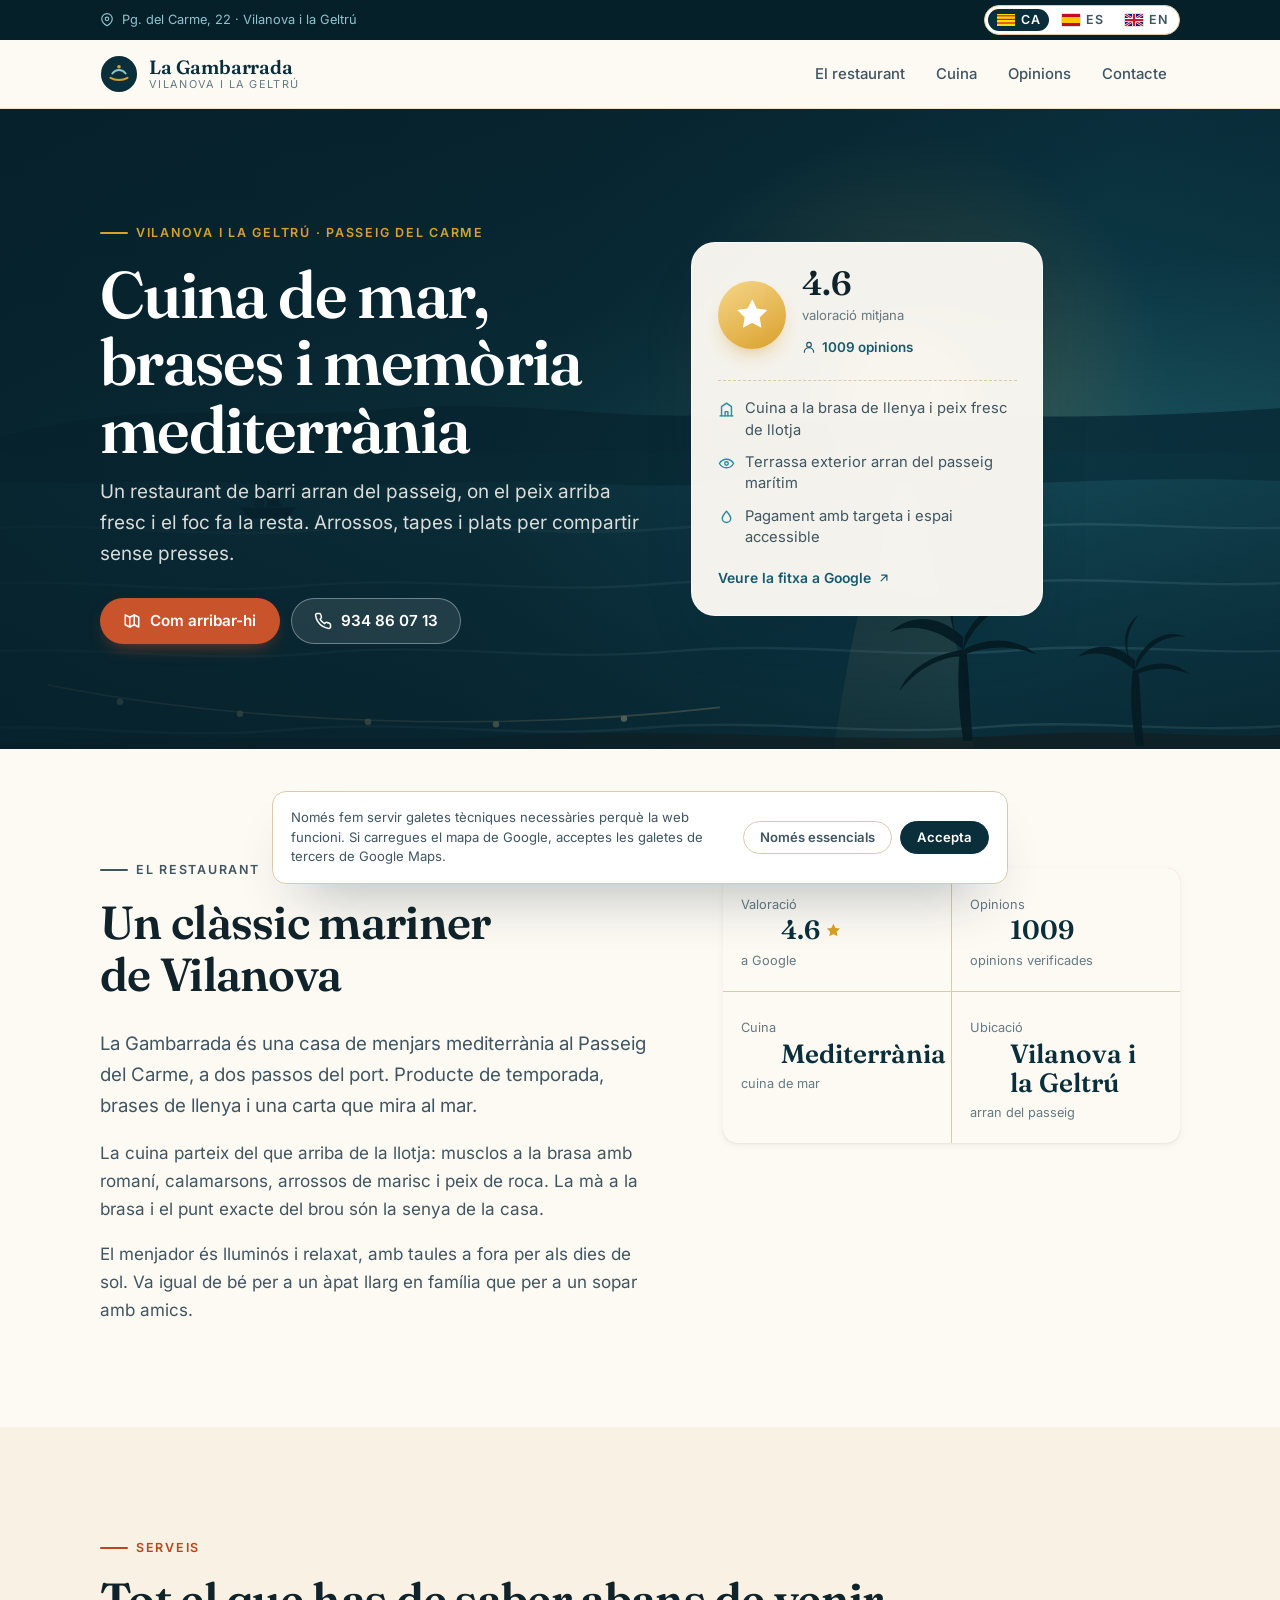
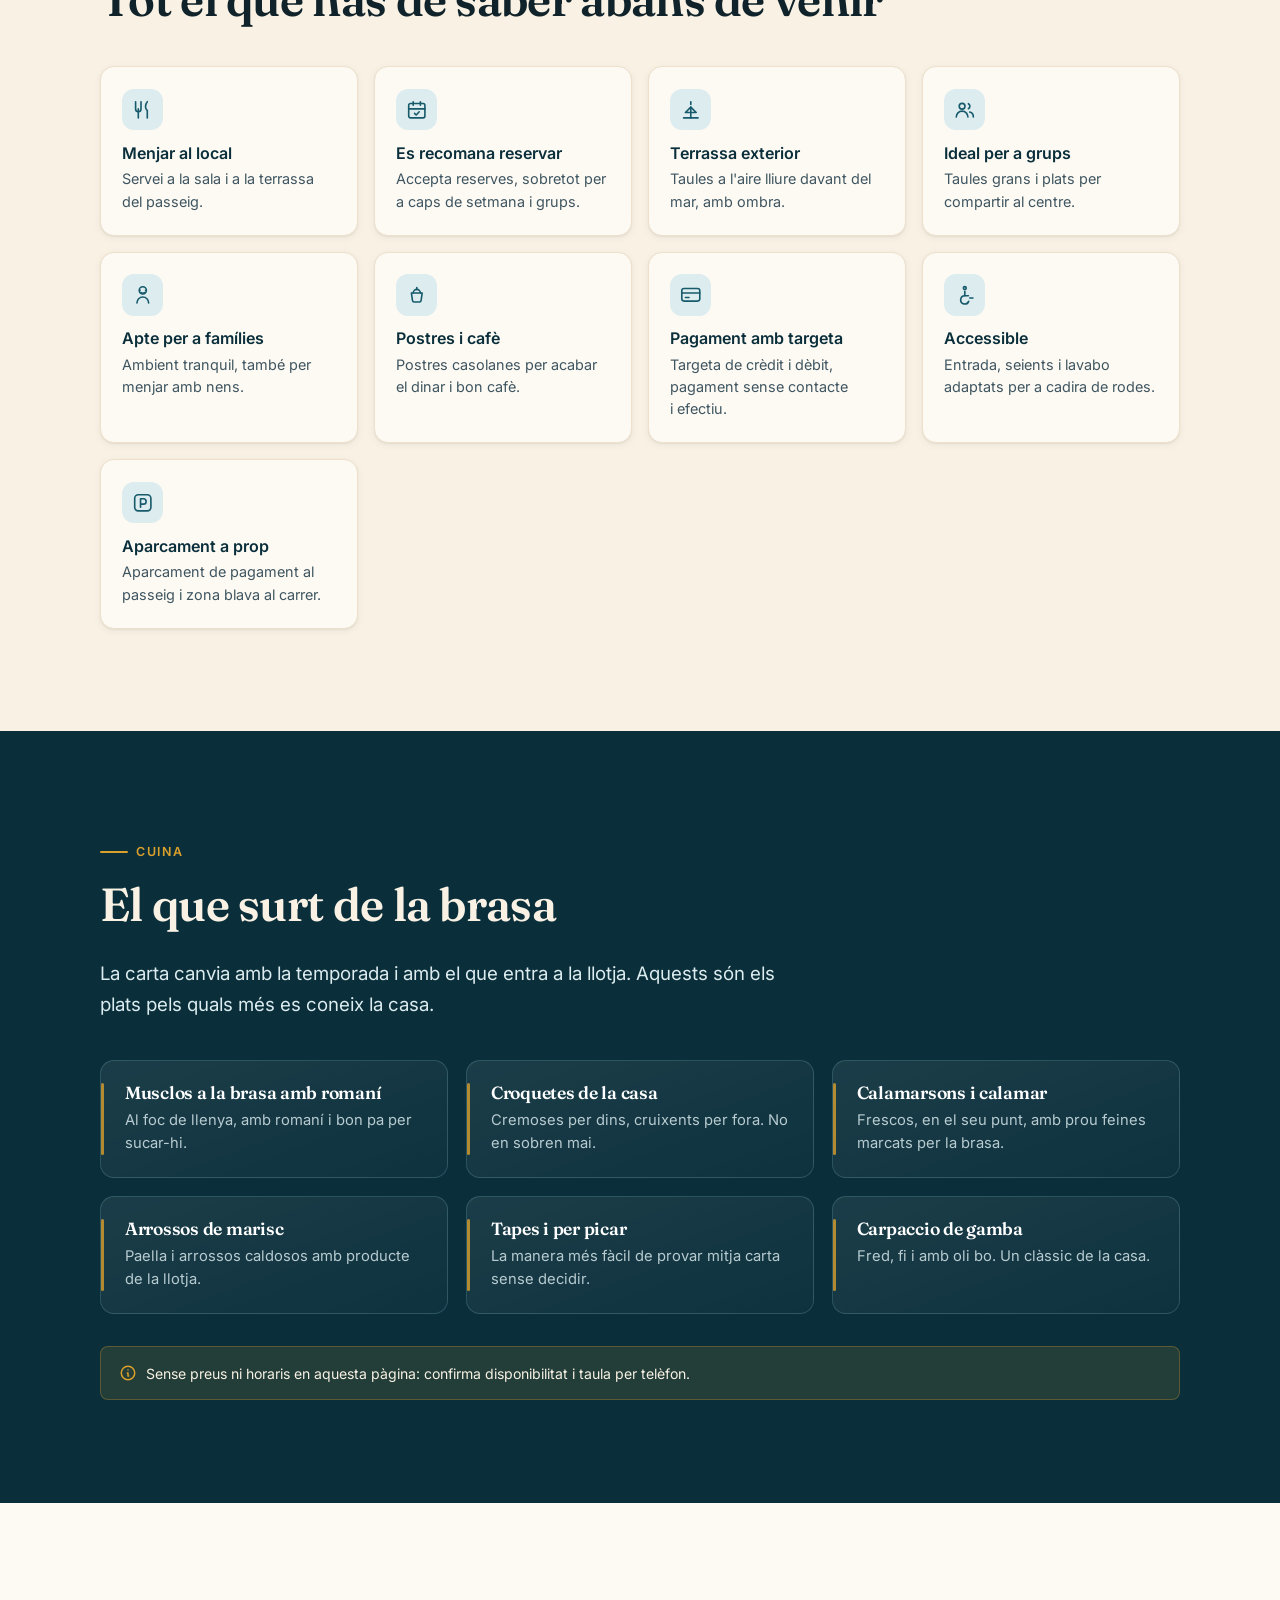
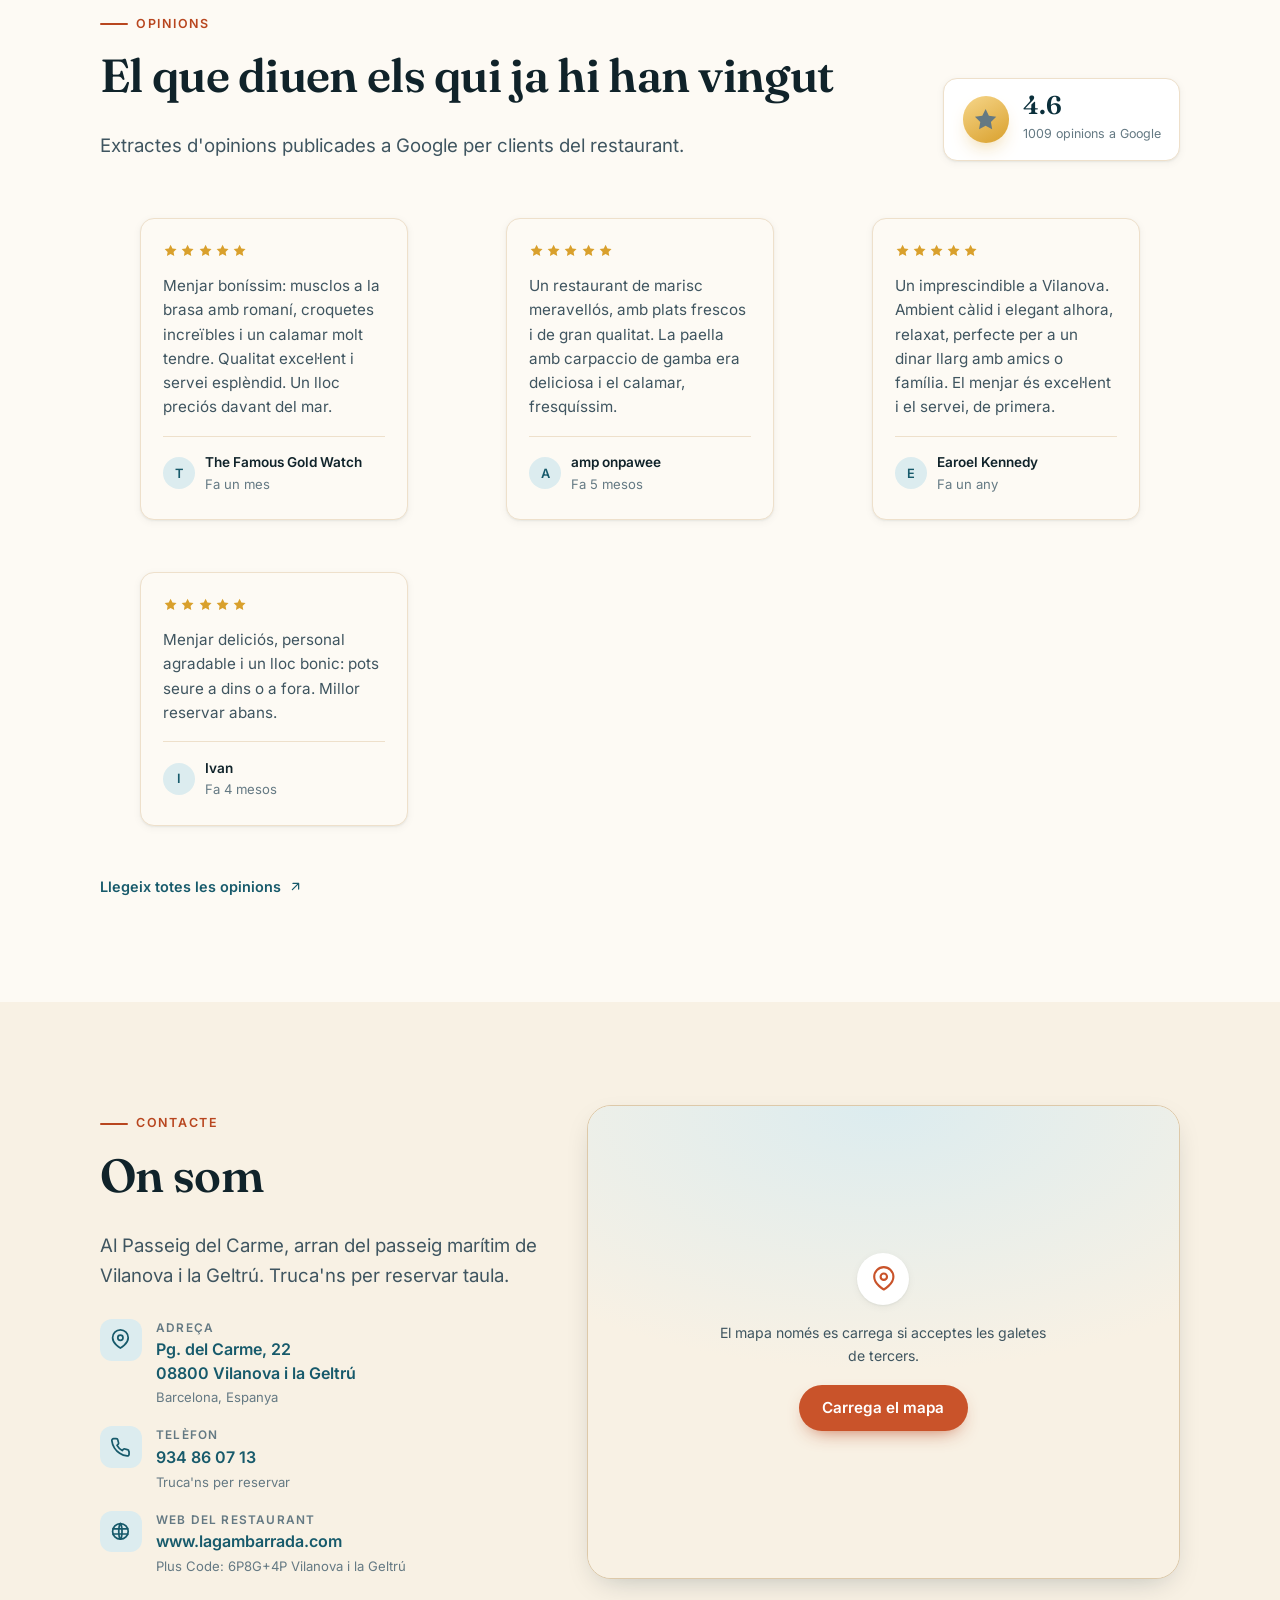
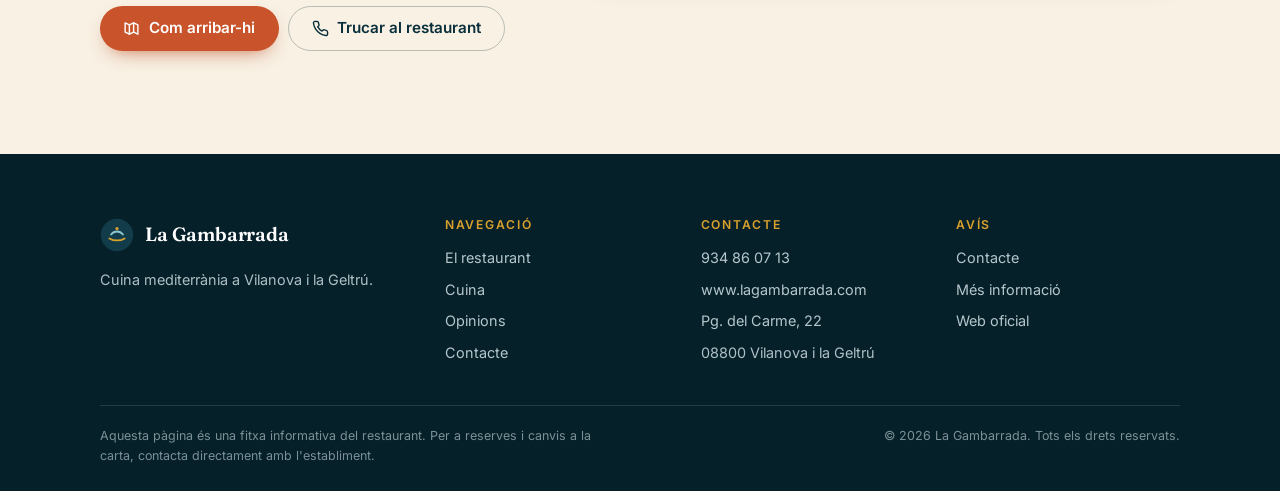
==== index.html @ 642113cc "Catalan is the default locale; add photo slot, locale redirect and per-locale verification Catalan m" ====
<!DOCTYPE html>
<html lang="ca" dir="ltr">
<head>
<meta charset="utf-8">
<meta name="viewport" content="width=device-width, initial-scale=1">
<title>La Gambarrada · Restaurant mediterrani a Vilanova i la Geltrú</title>
<meta name="description" content="Cuina mediterrània i de mar al Passeig del Carme, 22, Vilanova i la Geltrú. Peix fresc, arrossos i tapes davant del mar. Reserva per telèfon: 934 86 07 13.">
<meta name="author" content="La Gambarrada">
<meta name="theme-color" content="#0a2f3b">
<meta name="robots" content="index, follow">
<link rel="canonical" href="https://yourdataweb.github.io/lagambarrada/">

<meta property="og:type" content="restaurant">
<meta property="og:site_name" content="La Gambarrada">
<meta property="og:title" content="La Gambarrada · Restaurant mediterrani a Vilanova i la Geltrú">
<meta property="og:description" content="Cuina mediterrània i de mar al Passeig del Carme, 22, Vilanova i la Geltrú. Peix fresc, arrossos i tapes davant del mar. Reserva per telèfon: 934 86 07 13.">
<meta property="og:locale" content="ca_ES">
<meta property="og:url" content="https://yourdataweb.github.io/lagambarrada/">
<meta property="og:image" content="https://yourdataweb.github.io/lagambarrada/assets/img/og-image.jpg">
<meta property="og:image:width" content="1200">
<meta property="og:image:height" content="630">
<meta property="og:image:alt" content="La Gambarrada, restaurant mediterrani a Vilanova i la Geltrú">
<meta name="twitter:card" content="summary_large_image">
<meta name="twitter:title" content="La Gambarrada · Restaurant mediterrani a Vilanova i la Geltrú">
<meta name="twitter:description" content="Cuina mediterrània i de mar al Passeig del Carme, 22, Vilanova i la Geltrú. Peix fresc, arrossos i tapes davant del mar. Reserva per telèfon: 934 86 07 13.">
<meta name="twitter:image" content="https://yourdataweb.github.io/lagambarrada/assets/img/og-image.jpg">


<link rel="alternate" hreflang="ca-ES" href="https://yourdataweb.github.io/lagambarrada/">

<link rel="alternate" hreflang="es-ES" href="https://yourdataweb.github.io/lagambarrada/es/">

<link rel="alternate" hreflang="en-GB" href="https://yourdataweb.github.io/lagambarrada/en/">

<link rel="alternate" hreflang="x-default" href="https://yourdataweb.github.io/lagambarrada/">


<link rel="icon" href="./assets/img/favicon.svg" type="image/svg+xml">
<link rel="apple-touch-icon" href="./assets/img/apple-touch-icon.png">
<link rel="manifest" href="./site.webmanifest">
<link rel="preload" href="./assets/fonts/fraunces-latin.woff2" as="font" type="font/woff2" crossorigin>
<link rel="preload" href="./assets/fonts/inter-latin.woff2" as="font" type="font/woff2" crossorigin>
<link rel="stylesheet" href="./assets/css/styles.css">
<script type="application/ld+json">
{
  "@context": "https://schema.org",
  "@type": "Restaurant",
  "@id": "https://yourdataweb.github.io/lagambarrada/#business",
  "name": "Restaurant La Gambarrada",
  "url": "https://yourdataweb.github.io/lagambarrada",
  "image": "https://yourdataweb.github.io/lagambarrada/assets/img/og-image.jpg",
  "telephone": "+34934860713",
  "address": {
    "@type": "PostalAddress",
    "streetAddress": "Pg. del Carme, 22",
    "postalCode": "08800",
    "addressLocality": "Vilanova i la Geltrú",
    "addressRegion": "Barcelona",
    "addressCountry": "ES"
  },
  "geo": {
    "@type": "GeoCoordinates",
    "latitude": 41.2153657,
    "longitude": 1.7267949
  },
  "hasMap": "https://maps.google.com/?cid=2712153289287698489",
  "inLanguage": "ca",
  "servesCuisine": [
    "Mediterranean",
    "Spanish",
    "Tapas",
    "European"
  ],
  "priceRange": "€€",
  "sameAs": [
    "https://www.lagambarrada.com/"
  ],
  "acceptsReservations": "https://schema.org/True",
  "aggregateRating": {
    "@type": "AggregateRating",
    "ratingValue": 4.6,
    "reviewCount": 1009,
    "bestRating": 5,
    "worstRating": 1
  }
}
</script>
</head>
<body>
<a class="skip-link" href="#main">Ves al contingut principal</a>

<div class="topbar">
  <div class="wrap topbar__inner">
    <p class="topbar__note">
      <svg viewBox="0 0 24 24" width="14" height="14" fill="none" stroke="currentColor" stroke-width="2" stroke-linecap="round" stroke-linejoin="round" aria-hidden="true"><path d="M21 10c0 7-9 12-9 12S3 17 3 10a9 9 0 0 1 18 0Z"/><circle cx="12" cy="10" r="3"/></svg>
      Pg. del Carme, 22 · Vilanova i la Geltrú
    </p>
    <nav class="langs" aria-label="Canviar d&#39;idioma">
      
      <a class="langs__link" href="./" hreflang="ca" lang="ca" aria-current="true">
        <span class="langs__flag" aria-hidden="true"><svg viewBox="0 0 24 16"><rect width="24" height="16" fill="#fcdd09"/><g fill="#da121a"><rect y="1.6" width="24" height="1.6"/><rect y="6.4" width="24" height="1.6"/><rect y="11.2" width="24" height="1.6"/></g></svg></span>
        <span class="langs__code">ca</span>
        <span class="sr-only">Català</span>
      </a>
      
      <a class="langs__link" href="./es/" hreflang="es" lang="es">
        <span class="langs__flag" aria-hidden="true"><svg viewBox="0 0 24 16"><rect width="24" height="16" fill="#c60b1e"/><rect y="4" width="24" height="8" fill="#ffc400"/></svg></span>
        <span class="langs__code">es</span>
        <span class="sr-only">Español</span>
      </a>
      
      <a class="langs__link" href="./en/" hreflang="en" lang="en">
        <span class="langs__flag" aria-hidden="true"><svg viewBox="0 0 24 16"><rect width="24" height="16" fill="#00247d"/><path d="M0 0 24 16M24 0 0 16" stroke="#fff" stroke-width="3.2"/><path d="M0 0 24 16M24 0 0 16" stroke="#cf142b" stroke-width="1.6"/><path d="M12 0v16M0 8h24" stroke="#fff" stroke-width="5.2"/><path d="M12 0v16M0 8h24" stroke="#cf142b" stroke-width="3"/></svg></span>
        <span class="langs__code">en</span>
        <span class="sr-only">English</span>
      </a>
      
    </nav>
  </div>
</div>

<header class="header">
  <div class="wrap header__inner">
    <a class="brand" href="./" aria-label="La Gambarrada — Vilanova i la Geltrú">
      <svg class="brand__mark" viewBox="0 0 40 40" width="38" height="38" aria-hidden="true">
        <circle cx="20" cy="20" r="19" fill="#0a2f3b"/>
        <path d="M11 24c2.6 1.6 5.2 2.4 9 2.4s6.4-.8 9-2.4" stroke="#d9a02c" stroke-width="2.1" fill="none" stroke-linecap="round"/>
        <path d="M13 19.5c1.8-2.4 4-3.6 7-3.6s5.2 1.2 7 3.6" stroke="#8fc4cf" stroke-width="2.1" fill="none" stroke-linecap="round"/>
        <circle cx="20" cy="12.4" r="1.9" fill="#d9a02c"/>
      </svg>
      <span class="brand__text">
        <span class="brand__name">La Gambarrada</span>
        <span class="brand__sub">Vilanova i la Geltrú</span>
      </span>
    </a>
    <nav class="nav" id="site-nav" data-open="false" aria-label="Navegació principal">
      <ul class="nav__list">
        <li><a class="nav__link" href="#about">El restaurant</a></li>
        <li><a class="nav__link" href="#menu">Cuina</a></li>
        <li><a class="nav__link" href="#reviews">Opinions</a></li>
        <li><a class="nav__link" href="#contact">Contacte</a></li>
      </ul>
    </nav>
    <button class="nav-toggle" type="button" aria-expanded="false" aria-controls="site-nav" aria-label="Obre el menú de navegació">
      <svg viewBox="0 0 24 24" width="22" height="22" fill="none" stroke="currentColor" stroke-width="2" stroke-linecap="round" aria-hidden="true"><path d="M4 7h16M4 12h16M4 17h16"/></svg>
    </button>
  </div>
</header>

<main id="main">

  <section class="hero" aria-labelledby="hero-title">
    <img class="hero__art" src="./assets/img/hero.svg" alt="" width="1600" height="1000" fetchpriority="high" decoding="async" aria-hidden="true">
    <div class="wrap hero__inner">
      <div class="hero__copy">
        <p class="eyebrow hero__eyebrow">Vilanova i la Geltrú · Passeig del Carme</p>
        <h1 class="hero__title" id="hero-title">Cuina de mar, brases i memòria mediterrània</h1>
        <p class="hero__subtitle">Un restaurant de barri arran del passeig, on el peix arriba fresc i el foc fa la resta. Arrossos, tapes i plats per compartir sense presses.</p>
        <div class="hero__actions">
          <a class="btn btn--primary" href="https://www.google.com/maps/dir/?api=1&amp;destination=41.2153657,1.7267949" target="_blank" rel="noopener">
            <svg viewBox="0 0 24 24" width="18" height="18" fill="none" stroke="currentColor" stroke-width="2" stroke-linecap="round" stroke-linejoin="round" aria-hidden="true"><path d="M9 20 3 17V4l6 3 6-3 6 3v13l-6-3-6 3Z"/><path d="M9 7v13M15 4v13"/></svg>
            Com arribar-hi
          </a>
          <a class="btn btn--light" href="tel:+34934860713">
            <svg viewBox="0 0 24 24" width="18" height="18" fill="none" stroke="currentColor" stroke-width="2" stroke-linecap="round" stroke-linejoin="round" aria-hidden="true"><path d="M22 16.9v3a2 2 0 0 1-2.2 2 19.8 19.8 0 0 1-8.6-3.1 19.5 19.5 0 0 1-6-6A19.8 19.8 0 0 1 2.1 4.2 2 2 0 0 1 4.1 2h3a2 2 0 0 1 2 1.7c.1.9.4 1.8.7 2.6a2 2 0 0 1-.5 2.1L8.1 9.6a16 16 0 0 0 6 6l1.2-1.2a2 2 0 0 1 2.1-.5c.8.3 1.7.6 2.6.7a2 2 0 0 1 1.7 2.1Z"/></svg>
            934 86 07 13
          </a>
        </div>
      </div>
      <div class="hero__aside">
        
        <div class="hero__card">
          <div class="rating">
            <span class="rating__star" aria-hidden="true">
              <svg viewBox="0 0 24 24" fill="currentColor"><path d="M12 2.6l2.9 5.9 6.5.95-4.7 4.6 1.1 6.45L12 17.4l-5.8 3.1 1.1-6.45-4.7-4.6 6.5-.95L12 2.6Z"/></svg>
            </span>
            <div>
              <span class="rating__value">4.6</span>
              <span class="rating__label">valoració mitjana</span>
              <span class="rating__count">
                <svg viewBox="0 0 24 24" width="14" height="14" fill="none" stroke="currentColor" stroke-width="2" stroke-linecap="round" stroke-linejoin="round" aria-hidden="true"><path d="M20 21a8 8 0 0 0-16 0"/><circle cx="12" cy="8" r="4"/></svg>
                1009 opinions
              </span>
            </div>
          </div>
          <ul class="hero__cardList">
            <li>
              <svg viewBox="0 0 24 24" width="17" height="17" fill="none" stroke="currentColor" stroke-width="2" stroke-linecap="round" stroke-linejoin="round" aria-hidden="true"><path d="M3 21h18"/><path d="M5 21V8l7-5 7 5v13"/><path d="M10 21v-6h4v6"/></svg>
              <span>Cuina a la brasa de llenya i peix fresc de llotja</span>
            </li>
            <li>
              <svg viewBox="0 0 24 24" width="17" height="17" fill="none" stroke="currentColor" stroke-width="2" stroke-linecap="round" stroke-linejoin="round" aria-hidden="true"><path d="M2 12s3.5-6 10-6 10 6 10 6-3.5 6-10 6-10-6-10-6Z"/><circle cx="12" cy="12" r="2.5"/></svg>
              <span>Terrassa exterior arran del passeig marítim</span>
            </li>
            <li>
              <svg viewBox="0 0 24 24" width="17" height="17" fill="none" stroke="currentColor" stroke-width="2" stroke-linecap="round" stroke-linejoin="round" aria-hidden="true"><path d="M12 3c3 4 6 6.6 6 10a6 6 0 0 1-12 0c0-3.4 3-6 6-10Z"/></svg>
              <span>Pagament amb targeta i espai accessible</span>
            </li>
          </ul>
          <a class="hero__cardLink" href="https://maps.google.com/?cid=2712153289287698489" target="_blank" rel="noopener">
            Veure la fitxa a Google
            <svg viewBox="0 0 24 24" width="14" height="14" fill="none" stroke="currentColor" stroke-width="2" stroke-linecap="round" stroke-linejoin="round" aria-hidden="true"><path d="M7 17 17 7M8 7h9v9"/></svg>
          </a>
        </div>
      </div>
    </div>
  </section>

  <section class="section" id="about" aria-labelledby="about-title">
    <div class="wrap">
      <div class="about__grid">
        <div class="about__copy reveal">
          <p class="eyebrow">El restaurant</p>
          <h2 class="h2" id="about-title">Un clàssic mariner de Vilanova</h2>
          <p class="lead">La Gambarrada és una casa de menjars mediterrània al Passeig del Carme, a dos passos del port. Producte de temporada, brases de llenya i una carta que mira al mar.</p>
          <p>La cuina parteix del que arriba de la llotja: musclos a la brasa amb romaní, calamarsons, arrossos de marisc i peix de roca. La mà a la brasa i el punt exacte del brou són la senya de la casa.</p>
          <p>El menjador és lluminós i relaxat, amb taules a fora per als dies de sol. Va igual de bé per a un àpat llarg en família que per a un sopar amb amics.</p>
        </div>
        <div class="reveal">
          <dl class="stats">
            <div class="stat">
              <dt class="stat__label">Valoració</dt>
              <dd class="stat__value">
                4.6
                <svg viewBox="0 0 24 24" fill="currentColor" aria-hidden="true"><path d="M12 2.6l2.9 5.9 6.5.95-4.7 4.6 1.1 6.45L12 17.4l-5.8 3.1 1.1-6.45-4.7-4.6 6.5-.95L12 2.6Z"/></svg>
              </dd>
              <p class="stat__label">a Google</p>
            </div>
            <div class="stat">
              <dt class="stat__label">Opinions</dt>
              <dd class="stat__value">1009</dd>
              <p class="stat__label">opinions verificades</p>
            </div>
            <div class="stat">
              <dt class="stat__label">Cuina</dt>
              <dd class="stat__value">Mediterrània</dd>
              <p class="stat__label">cuina de mar</p>
            </div>
            <div class="stat">
              <dt class="stat__label">Ubicació</dt>
              <dd class="stat__value">Vilanova i la Geltrú</dd>
              <p class="stat__label">arran del passeig</p>
            </div>
          </dl>
        </div>
      </div>
    </div>
  </section>

  <section class="section section--sand" id="features" aria-labelledby="features-title">
    <div class="wrap">
      <div class="reveal">
        <p class="eyebrow">Serveis</p>
        <h2 class="h2" id="features-title">Tot el que has de saber abans de venir</h2>
      </div>
      <ul class="cards">
        
        <li class="card reveal">
          <span class="card__icon" aria-hidden="true"><svg viewBox="0 0 24 24" fill="none" stroke="currentColor" stroke-width="1.8" stroke-linecap="round" stroke-linejoin="round" aria-hidden="true"><path d="M4 3v8a3 3 0 0 0 6 0V3"/><path d="M7 11v10"/><path d="M17 3c-1.4 1.6-2 3.4-2 5.5S16 12 17 13v8"/></svg></span>
          <h3>Menjar al local</h3>
          <p>Servei a la sala i a la terrassa del passeig.</p>
        </li>
        
        <li class="card reveal">
          <span class="card__icon" aria-hidden="true"><svg viewBox="0 0 24 24" fill="none" stroke="currentColor" stroke-width="1.8" stroke-linecap="round" stroke-linejoin="round" aria-hidden="true"><rect x="3" y="5" width="18" height="16" rx="2"/><path d="M8 3v4M16 3v4M3 11h18"/><path d="m9.5 16 1.8 1.8 3.4-3.6"/></svg></span>
          <h3>Es recomana reservar</h3>
          <p>Accepta reserves, sobretot per a caps de setmana i grups.</p>
        </li>
        
        <li class="card reveal">
          <span class="card__icon" aria-hidden="true"><svg viewBox="0 0 24 24" fill="none" stroke="currentColor" stroke-width="1.8" stroke-linecap="round" stroke-linejoin="round" aria-hidden="true"><path d="M12 3v3"/><path d="M4 21h16"/><path d="M12 21V9"/><path d="M12 9 6 15h12L12 9Z"/></svg></span>
          <h3>Terrassa exterior</h3>
          <p>Taules a l&#39;aire lliure davant del mar, amb ombra.</p>
        </li>
        
        <li class="card reveal">
          <span class="card__icon" aria-hidden="true"><svg viewBox="0 0 24 24" fill="none" stroke="currentColor" stroke-width="1.8" stroke-linecap="round" stroke-linejoin="round" aria-hidden="true"><circle cx="9" cy="8" r="3.2"/><path d="M2.5 20a6.5 6.5 0 0 1 13 0"/><path d="M16 5.2a3.2 3.2 0 0 1 0 5.6"/><path d="M17.5 14.4A5.6 5.6 0 0 1 21.5 20"/></svg></span>
          <h3>Ideal per a grups</h3>
          <p>Taules grans i plats per compartir al centre.</p>
        </li>
        
        <li class="card reveal">
          <span class="card__icon" aria-hidden="true"><svg viewBox="0 0 24 24" fill="none" stroke="currentColor" stroke-width="1.8" stroke-linecap="round" stroke-linejoin="round" aria-hidden="true"><circle cx="12" cy="7" r="4"/><path d="M5.5 21a6.5 6.5 0 0 1 13 0"/><path d="M9 7h.01M15 7h.01"/><path d="M10 9.5c1.2.9 2.8.9 4 0"/></svg></span>
          <h3>Apte per a famílies</h3>
          <p>Ambient tranquil, també per menjar amb nens.</p>
        </li>
        
        <li class="card reveal">
          <span class="card__icon" aria-hidden="true"><svg viewBox="0 0 24 24" fill="none" stroke="currentColor" stroke-width="1.8" stroke-linecap="round" stroke-linejoin="round" aria-hidden="true"><path d="M6 10h12l-1.2 8.2A2 2 0 0 1 14.8 20H9.2a2 2 0 0 1-2-1.8L6 10Z"/><path d="M8 10a4 4 0 0 1 8 0"/><path d="M12 6V4"/></svg></span>
          <h3>Postres i cafè</h3>
          <p>Postres casolanes per acabar el dinar i bon cafè.</p>
        </li>
        
        <li class="card reveal">
          <span class="card__icon" aria-hidden="true"><svg viewBox="0 0 24 24" fill="none" stroke="currentColor" stroke-width="1.8" stroke-linecap="round" stroke-linejoin="round" aria-hidden="true"><rect x="2" y="5" width="20" height="14" rx="2.5"/><path d="M2 10h20"/><path d="M6 15h4"/></svg></span>
          <h3>Pagament amb targeta</h3>
          <p>Targeta de crèdit i dèbit, pagament sense contacte i efectiu.</p>
        </li>
        
        <li class="card reveal">
          <span class="card__icon" aria-hidden="true"><svg viewBox="0 0 24 24" fill="none" stroke="currentColor" stroke-width="1.8" stroke-linecap="round" stroke-linejoin="round" aria-hidden="true"><circle cx="12" cy="4.5" r="1.6"/><path d="M12 8v5h4"/><path d="M12 13a4.6 4.6 0 1 0 4.3 6.3"/><path d="M17.5 15.5h3.5"/></svg></span>
          <h3>Accessible</h3>
          <p>Entrada, seients i lavabo adaptats per a cadira de rodes.</p>
        </li>
        
        <li class="card reveal">
          <span class="card__icon" aria-hidden="true"><svg viewBox="0 0 24 24" fill="none" stroke="currentColor" stroke-width="1.8" stroke-linecap="round" stroke-linejoin="round" aria-hidden="true"><rect x="3" y="3" width="18" height="18" rx="4"/><path d="M9.5 17V7.5h3.2a3 3 0 0 1 0 6H9.5"/></svg></span>
          <h3>Aparcament a prop</h3>
          <p>Aparcament de pagament al passeig i zona blava al carrer.</p>
        </li>
        
      </ul>
    </div>
  </section>

  <section class="section section--sea" id="menu" aria-labelledby="menu-title">
    <div class="wrap">
      <div class="reveal">
        <p class="eyebrow">Cuina</p>
        <h2 class="h2" id="menu-title">El que surt de la brasa</h2>
        <p class="lead">La carta canvia amb la temporada i amb el que entra a la llotja. Aquests són els plats pels quals més es coneix la casa.</p>
      </div>
      <ul class="menu-grid">
        
        <li class="dish reveal">
          <h3>Musclos a la brasa amb romaní</h3>
          <p>Al foc de llenya, amb romaní i bon pa per sucar-hi.</p>
        </li>
        
        <li class="dish reveal">
          <h3>Croquetes de la casa</h3>
          <p>Cremoses per dins, cruixents per fora. No en sobren mai.</p>
        </li>
        
        <li class="dish reveal">
          <h3>Calamarsons i calamar</h3>
          <p>Frescos, en el seu punt, amb prou feines marcats per la brasa.</p>
        </li>
        
        <li class="dish reveal">
          <h3>Arrossos de marisc</h3>
          <p>Paella i arrossos caldosos amb producte de la llotja.</p>
        </li>
        
        <li class="dish reveal">
          <h3>Tapes i per picar</h3>
          <p>La manera més fàcil de provar mitja carta sense decidir.</p>
        </li>
        
        <li class="dish reveal">
          <h3>Carpaccio de gamba</h3>
          <p>Fred, fi i amb oli bo. Un clàssic de la casa.</p>
        </li>
        
      </ul>
      <p class="menu-note">
        <svg viewBox="0 0 24 24" width="18" height="18" fill="none" stroke="currentColor" stroke-width="2" stroke-linecap="round" stroke-linejoin="round" aria-hidden="true"><circle cx="12" cy="12" r="9"/><path d="M12 8h.01M11 12h1v4h1"/></svg>
        Sense preus ni horaris en aquesta pàgina: confirma disponibilitat i taula per telèfon.
      </p>
    </div>
  </section>

  <section class="section" id="reviews" aria-labelledby="reviews-title">
    <div class="wrap">
      <div class="reviews__head reveal">
        <div>
          <p class="eyebrow">Opinions</p>
          <h2 class="h2" id="reviews-title">El que diuen els qui ja hi han vingut</h2>
          <p class="lead">Extractes d&#39;opinions publicades a Google per clients del restaurant.</p>
        </div>
        <div class="reviews__score">
          <span class="rating__star" aria-hidden="true">
            <svg viewBox="0 0 24 24" fill="currentColor"><path d="M12 2.6l2.9 5.9 6.5.95-4.7 4.6 1.1 6.45L12 17.4l-5.8 3.1 1.1-6.45-4.7-4.6 6.5-.95L12 2.6Z"/></svg>
          </span>
          <div>
            <b>4.6</b>
            <span>1009 opinions a Google</span>
          </div>
        </div>
      </div>
      <div class="quotes">
        
        <figure class="quote reveal">
          <div class="quote__stars" aria-label="5 de 5 estrelles">
            <svg viewBox="0 0 24 24" fill="currentColor" aria-hidden="true"><path d="M12 2.6l2.9 5.9 6.5.95-4.7 4.6 1.1 6.45L12 17.4l-5.8 3.1 1.1-6.45-4.7-4.6 6.5-.95L12 2.6Z"/></svg><svg viewBox="0 0 24 24" fill="currentColor" aria-hidden="true"><path d="M12 2.6l2.9 5.9 6.5.95-4.7 4.6 1.1 6.45L12 17.4l-5.8 3.1 1.1-6.45-4.7-4.6 6.5-.95L12 2.6Z"/></svg><svg viewBox="0 0 24 24" fill="currentColor" aria-hidden="true"><path d="M12 2.6l2.9 5.9 6.5.95-4.7 4.6 1.1 6.45L12 17.4l-5.8 3.1 1.1-6.45-4.7-4.6 6.5-.95L12 2.6Z"/></svg><svg viewBox="0 0 24 24" fill="currentColor" aria-hidden="true"><path d="M12 2.6l2.9 5.9 6.5.95-4.7 4.6 1.1 6.45L12 17.4l-5.8 3.1 1.1-6.45-4.7-4.6 6.5-.95L12 2.6Z"/></svg><svg viewBox="0 0 24 24" fill="currentColor" aria-hidden="true"><path d="M12 2.6l2.9 5.9 6.5.95-4.7 4.6 1.1 6.45L12 17.4l-5.8 3.1 1.1-6.45-4.7-4.6 6.5-.95L12 2.6Z"/></svg>
          </div>
          <blockquote><p>Menjar boníssim: musclos a la brasa amb romaní, croquetes increïbles i un calamar molt tendre. Qualitat excel·lent i servei esplèndid. Un lloc preciós davant del mar.</p></blockquote>
          <figcaption>
            <span class="quote__avatar" aria-hidden="true">T</span>
            <span>
              <strong>The Famous Gold Watch</strong>
              Fa un mes
            </span>
          </figcaption>
        </figure>
        
        <figure class="quote reveal">
          <div class="quote__stars" aria-label="5 de 5 estrelles">
            <svg viewBox="0 0 24 24" fill="currentColor" aria-hidden="true"><path d="M12 2.6l2.9 5.9 6.5.95-4.7 4.6 1.1 6.45L12 17.4l-5.8 3.1 1.1-6.45-4.7-4.6 6.5-.95L12 2.6Z"/></svg><svg viewBox="0 0 24 24" fill="currentColor" aria-hidden="true"><path d="M12 2.6l2.9 5.9 6.5.95-4.7 4.6 1.1 6.45L12 17.4l-5.8 3.1 1.1-6.45-4.7-4.6 6.5-.95L12 2.6Z"/></svg><svg viewBox="0 0 24 24" fill="currentColor" aria-hidden="true"><path d="M12 2.6l2.9 5.9 6.5.95-4.7 4.6 1.1 6.45L12 17.4l-5.8 3.1 1.1-6.45-4.7-4.6 6.5-.95L12 2.6Z"/></svg><svg viewBox="0 0 24 24" fill="currentColor" aria-hidden="true"><path d="M12 2.6l2.9 5.9 6.5.95-4.7 4.6 1.1 6.45L12 17.4l-5.8 3.1 1.1-6.45-4.7-4.6 6.5-.95L12 2.6Z"/></svg><svg viewBox="0 0 24 24" fill="currentColor" aria-hidden="true"><path d="M12 2.6l2.9 5.9 6.5.95-4.7 4.6 1.1 6.45L12 17.4l-5.8 3.1 1.1-6.45-4.7-4.6 6.5-.95L12 2.6Z"/></svg>
          </div>
          <blockquote><p>Un restaurant de marisc meravellós, amb plats frescos i de gran qualitat. La paella amb carpaccio de gamba era deliciosa i el calamar, fresquíssim.</p></blockquote>
          <figcaption>
            <span class="quote__avatar" aria-hidden="true">A</span>
            <span>
              <strong>amp onpawee</strong>
              Fa 5 mesos
            </span>
          </figcaption>
        </figure>
        
        <figure class="quote reveal">
          <div class="quote__stars" aria-label="5 de 5 estrelles">
            <svg viewBox="0 0 24 24" fill="currentColor" aria-hidden="true"><path d="M12 2.6l2.9 5.9 6.5.95-4.7 4.6 1.1 6.45L12 17.4l-5.8 3.1 1.1-6.45-4.7-4.6 6.5-.95L12 2.6Z"/></svg><svg viewBox="0 0 24 24" fill="currentColor" aria-hidden="true"><path d="M12 2.6l2.9 5.9 6.5.95-4.7 4.6 1.1 6.45L12 17.4l-5.8 3.1 1.1-6.45-4.7-4.6 6.5-.95L12 2.6Z"/></svg><svg viewBox="0 0 24 24" fill="currentColor" aria-hidden="true"><path d="M12 2.6l2.9 5.9 6.5.95-4.7 4.6 1.1 6.45L12 17.4l-5.8 3.1 1.1-6.45-4.7-4.6 6.5-.95L12 2.6Z"/></svg><svg viewBox="0 0 24 24" fill="currentColor" aria-hidden="true"><path d="M12 2.6l2.9 5.9 6.5.95-4.7 4.6 1.1 6.45L12 17.4l-5.8 3.1 1.1-6.45-4.7-4.6 6.5-.95L12 2.6Z"/></svg><svg viewBox="0 0 24 24" fill="currentColor" aria-hidden="true"><path d="M12 2.6l2.9 5.9 6.5.95-4.7 4.6 1.1 6.45L12 17.4l-5.8 3.1 1.1-6.45-4.7-4.6 6.5-.95L12 2.6Z"/></svg>
          </div>
          <blockquote><p>Un imprescindible a Vilanova. Ambient càlid i elegant alhora, relaxat, perfecte per a un dinar llarg amb amics o família. El menjar és excel·lent i el servei, de primera.</p></blockquote>
          <figcaption>
            <span class="quote__avatar" aria-hidden="true">E</span>
            <span>
              <strong>Earoel Kennedy</strong>
              Fa un any
            </span>
          </figcaption>
        </figure>
        
        <figure class="quote reveal">
          <div class="quote__stars" aria-label="5 de 5 estrelles">
            <svg viewBox="0 0 24 24" fill="currentColor" aria-hidden="true"><path d="M12 2.6l2.9 5.9 6.5.95-4.7 4.6 1.1 6.45L12 17.4l-5.8 3.1 1.1-6.45-4.7-4.6 6.5-.95L12 2.6Z"/></svg><svg viewBox="0 0 24 24" fill="currentColor" aria-hidden="true"><path d="M12 2.6l2.9 5.9 6.5.95-4.7 4.6 1.1 6.45L12 17.4l-5.8 3.1 1.1-6.45-4.7-4.6 6.5-.95L12 2.6Z"/></svg><svg viewBox="0 0 24 24" fill="currentColor" aria-hidden="true"><path d="M12 2.6l2.9 5.9 6.5.95-4.7 4.6 1.1 6.45L12 17.4l-5.8 3.1 1.1-6.45-4.7-4.6 6.5-.95L12 2.6Z"/></svg><svg viewBox="0 0 24 24" fill="currentColor" aria-hidden="true"><path d="M12 2.6l2.9 5.9 6.5.95-4.7 4.6 1.1 6.45L12 17.4l-5.8 3.1 1.1-6.45-4.7-4.6 6.5-.95L12 2.6Z"/></svg><svg viewBox="0 0 24 24" fill="currentColor" aria-hidden="true"><path d="M12 2.6l2.9 5.9 6.5.95-4.7 4.6 1.1 6.45L12 17.4l-5.8 3.1 1.1-6.45-4.7-4.6 6.5-.95L12 2.6Z"/></svg>
          </div>
          <blockquote><p>Menjar deliciós, personal agradable i un lloc bonic: pots seure a dins o a fora. Millor reservar abans.</p></blockquote>
          <figcaption>
            <span class="quote__avatar" aria-hidden="true">I</span>
            <span>
              <strong>Ivan</strong>
              Fa 4 mesos
            </span>
          </figcaption>
        </figure>
        
      </div>
      <a class="reviews__all" href="https://www.google.com/maps/place//data=!4m4!3m3!1s0x12a387115aeea807:0x25a3810c08668839!9m1!1b1" target="_blank" rel="noopener">
        Llegeix totes les opinions
        <svg viewBox="0 0 24 24" width="15" height="15" fill="none" stroke="currentColor" stroke-width="2" stroke-linecap="round" stroke-linejoin="round" aria-hidden="true"><path d="M7 17 17 7M8 7h9v9"/></svg>
      </a>
    </div>
  </section>

  <section class="section section--sand" id="contact" aria-labelledby="contact-title">
    <div class="wrap">
      <div class="contact__grid">
        <div class="reveal">
          <p class="eyebrow">Contacte</p>
          <h2 class="h2" id="contact-title">On som</h2>
          <p class="lead">Al Passeig del Carme, arran del passeig marítim de Vilanova i la Geltrú. Truca&#39;ns per reservar taula.</p>

          <div class="contact-list">
            <div class="contact-item">
              <span class="contact-item__icon" aria-hidden="true">
                <svg viewBox="0 0 24 24" fill="none" stroke="currentColor" stroke-width="2" stroke-linecap="round" stroke-linejoin="round"><path d="M21 10c0 7-9 12-9 12S3 17 3 10a9 9 0 0 1 18 0Z"/><circle cx="12" cy="10" r="3"/></svg>
              </span>
              <div>
                <div class="contact-item__label">Adreça</div>
                <div class="contact-item__value">
                  <a href="https://www.google.com/maps/dir/?api=1&amp;destination=41.2153657,1.7267949" target="_blank" rel="noopener">Pg. del Carme, 22<br>08800 Vilanova i la Geltrú</a>
                </div>
                <div class="contact-item__meta">Barcelona, Espanya</div>
              </div>
            </div>

            <div class="contact-item">
              <span class="contact-item__icon" aria-hidden="true">
                <svg viewBox="0 0 24 24" fill="none" stroke="currentColor" stroke-width="2" stroke-linecap="round" stroke-linejoin="round"><path d="M22 16.9v3a2 2 0 0 1-2.2 2 19.8 19.8 0 0 1-8.6-3.1 19.5 19.5 0 0 1-6-6A19.8 19.8 0 0 1 2.1 4.2 2 2 0 0 1 4.1 2h3a2 2 0 0 1 2 1.7c.1.9.4 1.8.7 2.6a2 2 0 0 1-.5 2.1L8.1 9.6a16 16 0 0 0 6 6l1.2-1.2a2 2 0 0 1 2.1-.5c.8.3 1.7.6 2.6.7a2 2 0 0 1 1.7 2.1Z"/></svg>
              </span>
              <div>
                <div class="contact-item__label">Telèfon</div>
                <div class="contact-item__value"><a href="tel:+34934860713">934 86 07 13</a></div>
                <div class="contact-item__meta">Truca&#39;ns per reservar</div>
              </div>
            </div>

            <div class="contact-item">
              <span class="contact-item__icon" aria-hidden="true">
                <svg viewBox="0 0 24 24" fill="none" stroke="currentColor" stroke-width="2" stroke-linecap="round" stroke-linejoin="round"><circle cx="12" cy="12" r="9"/><path d="M3.5 9h17M3.5 15h17"/><path d="M12 3c2.5 3 2.5 15 0 18M12 3c-2.5 3-2.5 15 0 18"/></svg>
              </span>
              <div>
                <div class="contact-item__label">Web del restaurant</div>
                <div class="contact-item__value"><a href="https://www.lagambarrada.com/" target="_blank" rel="noopener nofollow">www.lagambarrada.com</a></div>
                <div class="contact-item__meta">Plus Code: 6P8G+4P Vilanova i la Geltrú</div>
              </div>
            </div>
          </div>

          <div class="contact__actions">
            <a class="btn btn--primary" href="https://www.google.com/maps/dir/?api=1&amp;destination=41.2153657,1.7267949" target="_blank" rel="noopener">
              <svg viewBox="0 0 24 24" width="17" height="17" fill="none" stroke="currentColor" stroke-width="2" stroke-linecap="round" stroke-linejoin="round" aria-hidden="true"><path d="M9 20 3 17V4l6 3 6-3 6 3v13l-6-3-6 3Z"/><path d="M9 7v13M15 4v13"/></svg>
              Com arribar-hi
            </a>
            <a class="btn btn--ghost" href="tel:+34934860713">
              <svg viewBox="0 0 24 24" width="17" height="17" fill="none" stroke="currentColor" stroke-width="2" stroke-linecap="round" stroke-linejoin="round" aria-hidden="true"><path d="M22 16.9v3a2 2 0 0 1-2.2 2 19.8 19.8 0 0 1-8.6-3.1 19.5 19.5 0 0 1-6-6A19.8 19.8 0 0 1 2.1 4.2 2 2 0 0 1 4.1 2h3a2 2 0 0 1 2 1.7c.1.9.4 1.8.7 2.6a2 2 0 0 1-.5 2.1L8.1 9.6a16 16 0 0 0 6 6l1.2-1.2a2 2 0 0 1 2.1-.5c.8.3 1.7.6 2.6.7a2 2 0 0 1 1.7 2.1Z"/></svg>
              Trucar al restaurant
            </a>
          </div>
        </div>

        <div class="map-shell" id="map-shell" data-map-loaded="false">
          <div class="map-placeholder">
            <div class="map-placeholder__inner">
              <span class="map-placeholder__pin" aria-hidden="true">
                <svg viewBox="0 0 24 24" fill="none" stroke="currentColor" stroke-width="2" stroke-linecap="round" stroke-linejoin="round"><path d="M21 10c0 7-9 12-9 12S3 17 3 10a9 9 0 0 1 18 0Z"/><circle cx="12" cy="10" r="3"/></svg>
              </span>
              <p>El mapa només es carrega si acceptes les galetes de tercers.</p>
              <button class="btn btn--primary" type="button" data-map-load>Carrega el mapa</button>
            </div>
          </div>
          <template id="map-template">
            <iframe title="Mapa amb la ubicació de La Gambarrada a Vilanova i la Geltrú" src="https://www.google.com/maps?q=41.2153657,1.7267949&amp;hl=ca&amp;z=16&amp;output=embed" width="600" height="480" loading="lazy" referrerpolicy="no-referrer-when-downgrade" allowfullscreen></iframe>
          </template>
        </div>
      </div>
    </div>
  </section>

</main>

<footer class="footer">
  <div class="wrap">
    <div class="footer__grid">
      <div>
        <a class="brand" href="./">
          <svg class="brand__mark" viewBox="0 0 40 40" width="34" height="34" aria-hidden="true">
            <circle cx="20" cy="20" r="19" fill="#123c4a"/>
            <path d="M11 24c2.6 1.6 5.2 2.4 9 2.4s6.4-.8 9-2.4" stroke="#d9a02c" stroke-width="2.1" fill="none" stroke-linecap="round"/>
            <path d="M13 19.5c1.8-2.4 4-3.6 7-3.6s5.2 1.2 7 3.6" stroke="#8fc4cf" stroke-width="2.1" fill="none" stroke-linecap="round"/>
            <circle cx="20" cy="12.4" r="1.9" fill="#d9a02c"/>
          </svg>
          <span class="brand__text"><span class="brand__name">La Gambarrada</span></span>
        </a>
        <p>Cuina mediterrània a Vilanova i la Geltrú.</p>
      </div>
      <div>
        <h2>Navegació</h2>
        <ul>
          <li><a href="#about">El restaurant</a></li>
          <li><a href="#menu">Cuina</a></li>
          <li><a href="#reviews">Opinions</a></li>
          <li><a href="#contact">Contacte</a></li>
        </ul>
      </div>
      <div>
        <h2>Contacte</h2>
        <ul>
          <li><a href="tel:+34934860713">934 86 07 13</a></li>
          <li><a href="https://www.lagambarrada.com/" target="_blank" rel="noopener nofollow">www.lagambarrada.com</a></li>
          <li><a href="https://www.google.com/maps/dir/?api=1&amp;destination=41.2153657,1.7267949" target="_blank" rel="noopener">Pg. del Carme, 22</a></li>
          <li>08800 Vilanova i la Geltrú</li>
        </ul>
      </div>
      <div>
        <h2>Avís</h2>
        <ul>
          <li><a href="#contact">Contacte</a></li>
          <li><a href="#" data-cookie-open>Més informació</a></li>
          <li><a href="https://www.lagambarrada.com/" target="_blank" rel="noopener nofollow">Web oficial</a></li>
        </ul>
      </div>
    </div>
    <div class="footer__legal">
      <p>Aquesta pàgina és una fitxa informativa del restaurant. Per a reserves i canvis a la carta, contacta directament amb l&#39;establiment.</p>
      <p>© <span id="year">2026</span> La Gambarrada. Tots els drets reservats.</p>
    </div>
  </div>
</footer>

<div class="cookiebar" id="cookiebar" role="region" aria-label="Més informació" data-visible="false">
  <p>Només fem servir galetes tècniques necessàries perquè la web funcioni. Si carregues el mapa de Google, acceptes les galetes de tercers de Google Maps.</p>
  <div class="cookiebar__actions">
    <button class="btn cookiebar__reject" type="button" data-cookie="essential">Només essencials</button>
    <button class="btn cookiebar__accept" type="button" data-cookie="accept">Accepta</button>
  </div>
</div>

<script src="./assets/js/main.js" defer></script>
</body>
</html>
---- assets/css/styles.css ----
/* ==========================================================================
   La Gambarrada — styles
   Palette: deep sea, sun-bleached sand, ember
   ========================================================================== */

@font-face {
  font-family: "Fraunces";
  font-style: normal;
  font-weight: 400 700;
  font-display: swap;
  src: url("../fonts/fraunces-latin.woff2") format("woff2");
  unicode-range: U+0000-00FF, U+0131, U+0152-0153, U+02BB-02BC, U+02C6, U+02DA,
    U+02DC, U+2000-206F, U+2074, U+20AC, U+2122, U+2191, U+2193, U+2212, U+2215,
    U+FEFF, U+FFFD;
}
@font-face {
  font-family: "Fraunces";
  font-style: normal;
  font-weight: 400 700;
  font-display: swap;
  src: url("../fonts/fraunces-latin-ext.woff2") format("woff2");
  unicode-range: U+0100-02BA, U+02BD-02C5, U+02C7-02CC, U+02CE-02D7, U+02DD-02FF,
    U+0304, U+0308, U+0329, U+1D00-1DBF, U+1E00-1E9F, U+1EF2-1EFF, U+2020,
    U+20A0-20AB, U+20AD-20C0, U+2113, U+2C60-2C7F, U+A720-A7FF;
}
@font-face {
  font-family: "Inter";
  font-style: normal;
  font-weight: 400 600;
  font-display: swap;
  src: url("../fonts/inter-latin.woff2") format("woff2");
  unicode-range: U+0000-00FF, U+0131, U+0152-0153, U+02BB-02BC, U+02C6, U+02DA,
    U+02DC, U+2000-206F, U+2074, U+20AC, U+2122, U+2191, U+2193, U+2212, U+2215,
    U+FEFF, U+FFFD;
}
@font-face {
  font-family: "Inter";
  font-style: normal;
  font-weight: 400 600;
  font-display: swap;
  src: url("../fonts/inter-latin-ext.woff2") format("woff2");
  unicode-range: U+0100-02BA, U+02BD-02C5, U+02C7-02CC, U+02CE-02D7, U+02DD-02FF,
    U+0304, U+0308, U+0329, U+1D00-1DBF, U+1E00-1E9F, U+1EF2-1EFF, U+2020,
    U+20A0-20AB, U+20AD-20C0, U+2113, U+2C60-2C7F, U+A720-A7FF;
}

:root {
  --sea-950: #06202a;
  --sea-900: #0a2f3b;
  --sea-800: #0f3f4d;
  --sea-700: #175a6b;
  --sea-500: #2b8ba1;
  --sea-300: #8fc4cf;
  --sea-100: #dcecef;

  --sand-50: #fdfaf4;
  --sand-100: #f8f1e4;
  --sand-200: #eee0cb;
  --sand-300: #ddc9a9;

  --ember-600: #b8461f;
  --ember-500: #c9532a;
  --ember-100: #fbe7dc;

  --gold-500: #d9a02c;

  --ink: #10232a;
  --ink-soft: #3f5560;
  --ink-mute: #647983;

  --radius-sm: 8px;
  --radius: 14px;
  --radius-lg: 24px;
  --shadow-sm: 0 1px 2px rgba(6, 32, 42, .06), 0 2px 8px rgba(6, 32, 42, .05);
  --shadow: 0 10px 30px -12px rgba(6, 32, 42, .28);
  --shadow-lg: 0 30px 60px -30px rgba(6, 32, 42, .45);

  --wrap: 1160px;
  --pad: clamp(1rem, 4vw, 2.5rem);
  --section-y: clamp(3.5rem, 8vw, 6.5rem);

  --font-display: "Fraunces", Georgia, "Times New Roman", serif;
  --font-sans: "Inter", -apple-system, BlinkMacSystemFont, "Segoe UI", Roboto,
    Helvetica, Arial, sans-serif;

  color-scheme: light;
}

/* ---------- reset ---------- */
*,
*::before,
*::after { box-sizing: border-box; }

html {
  -webkit-text-size-adjust: 100%;
  scroll-behavior: smooth;
  scroll-padding-top: 5rem;
}

body {
  margin: 0;
  background: var(--sand-50);
  color: var(--ink);
  font-family: var(--font-sans);
  font-size: 1.0625rem;
  line-height: 1.65;
  -webkit-font-smoothing: antialiased;
  text-rendering: optimizeLegibility;
  overflow-x: hidden;
}

img, svg, iframe { max-width: 100%; }
img { height: auto; display: block; }

h1, h2, h3, h4 {
  font-family: var(--font-display);
  font-weight: 600;
  line-height: 1.12;
  letter-spacing: -0.015em;
  margin: 0 0 .5em;
  text-wrap: balance;
}

p { margin: 0 0 1em; text-wrap: pretty; }
p:last-child { margin-bottom: 0; }

a { color: var(--sea-700); }
a:hover { color: var(--ember-600); }

ul { margin: 0; padding: 0; list-style: none; }

:where(a, button, summary, iframe, input):focus-visible {
  outline: 3px solid var(--sea-500);
  outline-offset: 3px;
  border-radius: 4px;
}

::selection { background: var(--sea-300); color: var(--sea-950); }

/* ---------- layout helpers ---------- */
.wrap {
  width: 100%;
  max-width: var(--wrap);
  margin-inline: auto;
  padding-inline: var(--pad);
}

.section { padding-block: var(--section-y); position: relative; }
.section--sand { background: var(--sand-100); }
.section--sea { background: var(--sea-900); color: var(--sand-100); }

.eyebrow {
  display: inline-flex;
  align-items: center;
  gap: .5rem;
  font-size: .78rem;
  font-weight: 600;
  letter-spacing: .14em;
  text-transform: uppercase;
  color: var(--ember-600);
  margin: 0 0 1rem;
}
.eyebrow::before {
  content: "";
  width: 1.75rem;
  height: 2px;
  background: currentColor;
  border-radius: 2px;
}
.section--sea .eyebrow { color: var(--gold-500); }

.h2 {
  font-size: clamp(1.75rem, 1.15rem + 2.4vw, 2.9rem);
  margin-bottom: .6em;
}
.lead {
  font-size: clamp(1.02rem, .96rem + .3vw, 1.16rem);
  color: var(--ink-soft);
  max-width: 60ch;
}
.section--sea .lead { color: var(--sea-100); }

.skip-link {
  position: absolute;
  left: -9999px;
  top: 0;
  z-index: 100;
  background: var(--sea-900);
  color: #fff;
  padding: .75rem 1.25rem;
  border-radius: 0 0 var(--radius-sm) 0;
  text-decoration: none;
}
.skip-link:focus { left: 0; }

.sr-only {
  position: absolute;
  width: 1px; height: 1px;
  padding: 0; margin: -1px;
  overflow: hidden;
  clip: rect(0 0 0 0);
  white-space: nowrap;
  border: 0;
}

/* ---------- topbar ---------- */
.topbar {
  background: var(--sea-950);
  color: var(--sea-100);
  font-size: .8rem;
}
.topbar__inner {
  display: flex;
  align-items: center;
  justify-content: space-between;
  gap: 1rem;
  min-height: 2.5rem;
  flex-wrap: wrap;
}
.topbar__note {
  display: inline-flex;
  align-items: center;
  gap: .5rem;
  margin: 0;
  color: var(--sea-300);
}
.topbar__note svg { flex: none; }

/* ---------- header ---------- */
.header {
  position: sticky;
  top: 0;
  z-index: 50;
  background: rgba(253, 250, 244, .92);
  backdrop-filter: blur(12px);
  border-bottom: 1px solid var(--sand-200);
}
.header__inner {
  display: flex;
  align-items: center;
  gap: 1rem;
  min-height: 4.25rem;
}
.brand {
  display: inline-flex;
  align-items: center;
  gap: .7rem;
  text-decoration: none;
  color: var(--sea-900);
  margin-right: auto;
  min-width: 0;
}
.brand:hover { color: var(--sea-900); }
.brand__mark { flex: none; }
.brand__text {
  display: flex;
  flex-direction: column;
  line-height: 1.1;
  min-width: 0;
}
.brand__name {
  font-family: var(--font-display);
  font-size: 1.2rem;
  font-weight: 600;
  letter-spacing: -.01em;
  white-space: nowrap;
}
.brand__sub {
  font-size: .68rem;
  letter-spacing: .12em;
  text-transform: uppercase;
  color: var(--ink-mute);
  white-space: nowrap;
}

.nav { display: flex; }
.nav__list {
  display: flex;
  align-items: center;
  gap: .35rem;
}
.nav__link {
  display: block;
  padding: .5rem .8rem;
  border-radius: 999px;
  text-decoration: none;
  color: var(--ink-soft);
  font-size: .93rem;
  font-weight: 500;
  white-space: nowrap;
}
.nav__link:hover { background: var(--sand-200); color: var(--sea-900); }

.nav-toggle {
  display: none;
  align-items: center;
  justify-content: center;
  width: 2.75rem;
  height: 2.75rem;
  border: 1px solid var(--sand-300);
  border-radius: var(--radius-sm);
  background: transparent;
  color: var(--sea-900);
  cursor: pointer;
}
.nav-toggle:hover { background: var(--sand-200); }

/* ---------- language switch ---------- */
.langs {
  display: flex;
  align-items: center;
  gap: .25rem;
  padding: .2rem;
  border: 1px solid var(--sand-300);
  border-radius: 999px;
  background: #fff;
}
.langs__link {
  display: inline-flex;
  align-items: center;
  gap: .4rem;
  padding: .3rem .55rem;
  border-radius: 999px;
  text-decoration: none;
  font-size: .78rem;
  font-weight: 600;
  color: var(--ink-soft);
  line-height: 1;
}
.langs__link:hover { background: var(--sand-200); color: var(--sea-900); }
.langs__link[aria-current="true"] {
  background: var(--sea-900);
  color: #fff;
}
.langs__flag {
  width: 18px;
  height: 12px;
  border-radius: 2px;
  flex: none;
  box-shadow: 0 0 0 1px rgba(6, 32, 42, .15);
  display: block;
}
.langs__code { text-transform: uppercase; letter-spacing: .04em; }

/* ---------- buttons ---------- */
.btn {
  display: inline-flex;
  align-items: center;
  justify-content: center;
  gap: .55rem;
  padding: .8rem 1.4rem;
  border-radius: 999px;
  border: 1.5px solid transparent;
  font-family: var(--font-sans);
  font-size: .95rem;
  font-weight: 600;
  line-height: 1.2;
  text-decoration: none;
  cursor: pointer;
  transition: transform .18s ease, background-color .18s ease,
    border-color .18s ease, color .18s ease, box-shadow .18s ease;
}
.btn svg { flex: none; }
.btn:hover { transform: translateY(-1px); }

.btn--primary {
  background: var(--ember-500);
  color: #fff;
  box-shadow: 0 8px 20px -10px rgba(184, 70, 31, .9);
}
.btn--primary:hover { background: var(--ember-600); color: #fff; }

.btn--ghost {
  background: transparent;
  border-color: rgba(6, 32, 42, .25);
  color: var(--sea-900);
}
.btn--ghost:hover {
  background: rgba(6, 32, 42, .06);
  border-color: rgba(6, 32, 42, .4);
  color: var(--sea-900);
}

.btn--light {
  background: rgba(255, 255, 255, .1);
  border-color: rgba(255, 255, 255, .35);
  color: #fff;
}
.btn--light:hover { background: rgba(255, 255, 255, .2); color: #fff; }

/* ---------- hero ---------- */
.hero {
  position: relative;
  background: var(--sea-900);
  color: var(--sand-100);
  overflow: hidden;
  isolation: isolate;
}
.hero__art {
  position: absolute;
  inset: 0;
  z-index: -1;
  width: 100%;
  height: 100%;
  object-fit: cover;
  object-position: 62% 55%;
}
.hero::after {
  content: "";
  position: absolute;
  inset: 0;
  z-index: -1;
  background:
    linear-gradient(105deg, rgba(6, 32, 42, .93) 0%, rgba(6, 32, 42, .78) 42%, rgba(6, 32, 42, .38) 78%, rgba(6, 32, 42, .55) 100%);
}
.hero__inner {
  display: grid;
  grid-template-columns: minmax(0, 1.05fr) minmax(0, .95fr);
  gap: clamp(1.5rem, 4vw, 3.5rem);
  align-items: center;
  padding-block: clamp(3rem, 7vw, 6rem);
  min-height: min(78vh, 40rem);
}
.hero__eyebrow {
  color: var(--gold-500);
  margin-bottom: 1.1rem;
}
.hero__title {
  font-size: clamp(2.1rem, 1.2rem + 4.4vw, 4.1rem);
  line-height: 1.03;
  letter-spacing: -.025em;
  margin-bottom: .8rem;
  color: #fff;
}
.hero__subtitle {
  font-size: clamp(1rem, .95rem + .4vw, 1.18rem);
  color: rgba(253, 250, 244, .86);
  max-width: 46ch;
  margin-bottom: 1.8rem;
}
.hero__actions {
  display: flex;
  flex-wrap: wrap;
  gap: .7rem;
  align-items: center;
}
.hero__aside {
  display: flex;
  flex-direction: column;
  align-items: stretch;
  gap: 1rem;
  justify-content: flex-end;
}

/* real business photo: top half, always credited (Google requires the attribution) */
.hero__photo {
  margin: 0;
  position: relative;
  border-radius: var(--radius-lg);
  overflow: hidden;
  border: 1px solid rgba(255, 255, 255, .28);
  box-shadow: var(--shadow-lg);
  background: var(--sea-800);
}
.hero__photo img {
  display: block;
  width: 100%;
  height: clamp(13rem, 26vh, 20rem);
  object-fit: cover;
  object-position: center;
}
.hero__photo figcaption {
  position: absolute;
  inset: auto 0 0 0;
  padding: .45rem .7rem;
  font-size: .68rem;
  line-height: 1.35;
  color: rgba(253, 250, 244, .92);
  background: linear-gradient(to top, rgba(6, 32, 42, .88), rgba(6, 32, 42, 0));
  text-align: right;
}
.hero__photo figcaption a {
  color: rgba(253, 250, 244, .92);
  text-decoration: underline;
  text-underline-offset: 2px;
}
.hero__photo figcaption a:hover { color: #fff; }
.hero__card {
  width: min(100%, 22rem);
  background: rgba(253, 250, 244, .96);
  color: var(--ink);
  border-radius: var(--radius-lg);
  padding: 1.5rem 1.6rem;
  box-shadow: var(--shadow-lg);
  border: 1px solid rgba(255, 255, 255, .6);
  backdrop-filter: blur(6px);
}
.rating {
  display: flex;
  align-items: center;
  gap: 1rem;
  padding-bottom: 1.1rem;
  margin-bottom: 1.1rem;
  border-bottom: 1px dashed var(--sand-300);
}
.rating__star {
  flex: none;
  width: 4.25rem;
  height: 4.25rem;
  border-radius: 50%;
  display: grid;
  place-items: center;
  background: linear-gradient(150deg, #f6d68a, var(--gold-500));
  color: #fff;
  box-shadow: 0 10px 22px -12px rgba(217, 160, 44, .95);
}
.rating__star svg { width: 2.4rem; height: 2.4rem; }
.rating__value {
  font-family: var(--font-display);
  font-size: 2.1rem;
  font-weight: 600;
  line-height: 1;
  letter-spacing: -.02em;
  display: block;
}
.rating__label {
  display: block;
  font-size: .82rem;
  color: var(--ink-mute);
  margin-top: .3rem;
}
.rating__count {
  display: inline-flex;
  align-items: center;
  gap: .35rem;
  margin-top: .55rem;
  font-size: .84rem;
  font-weight: 600;
  color: var(--sea-700);
}
.hero__cardList { display: grid; gap: .7rem; }
.hero__cardList li {
  display: flex;
  align-items: flex-start;
  gap: .65rem;
  font-size: .92rem;
  color: var(--ink-soft);
  line-height: 1.45;
}
.hero__cardList svg {
  flex: none;
  margin-top: .18rem;
  color: var(--sea-500);
}
.hero__cardLink {
  display: inline-flex;
  align-items: center;
  gap: .4rem;
  margin-top: 1.15rem;
  font-size: .87rem;
  font-weight: 600;
  text-decoration: none;
  color: var(--sea-700);
}
.hero__cardLink:hover { text-decoration: underline; }

/* ---------- about ---------- */
.about__grid {
  display: grid;
  grid-template-columns: minmax(0, 1.1fr) minmax(0, .9fr);
  gap: clamp(1.75rem, 5vw, 4rem);
  align-items: start;
}
.about__copy p { color: var(--ink-soft); }
.stats {
  display: grid;
  grid-template-columns: repeat(2, minmax(0, 1fr));
  gap: 1px;
  background: var(--sand-300);
  border-radius: var(--radius);
  overflow: hidden;
  box-shadow: var(--shadow-sm);
}
.stat {
  background: var(--sand-50);
  padding: 1.25rem 1.15rem;
}
.stat__value {
  font-family: var(--font-display);
  font-size: 1.65rem;
  font-weight: 600;
  color: var(--sea-900);
  line-height: 1.1;
  display: flex;
  align-items: baseline;
  gap: .3rem;
}
.stat__value svg { width: 1.05rem; height: 1.05rem; color: var(--gold-500); }
.stat__label {
  font-size: .8rem;
  color: var(--ink-mute);
  margin-top: .35rem;
}

/* ---------- features ---------- */
.cards {
  display: grid;
  grid-template-columns: repeat(auto-fit, minmax(min(100%, 15rem), 1fr));
  gap: 1rem;
  margin-top: 2.5rem;
}
.card {
  background: var(--sand-50);
  border: 1px solid var(--sand-200);
  border-radius: var(--radius);
  padding: 1.35rem 1.3rem;
  box-shadow: var(--shadow-sm);
  transition: transform .2s ease, box-shadow .2s ease, border-color .2s ease;
}
.card:hover {
  transform: translateY(-3px);
  box-shadow: var(--shadow);
  border-color: var(--sand-300);
}
.card__icon {
  width: 2.6rem;
  height: 2.6rem;
  border-radius: 12px;
  display: grid;
  place-items: center;
  background: var(--sea-100);
  color: var(--sea-700);
  margin-bottom: .9rem;
}
.card__icon svg { width: 1.35rem; height: 1.35rem; }
.card h3 {
  font-family: var(--font-sans);
  font-size: 1rem;
  font-weight: 600;
  letter-spacing: 0;
  margin-bottom: .35rem;
  color: var(--sea-900);
}
.card p {
  font-size: .9rem;
  color: var(--ink-soft);
  line-height: 1.55;
}

/* ---------- menu ---------- */
.menu-grid {
  display: grid;
  grid-template-columns: repeat(auto-fit, minmax(min(100%, 17rem), 1fr));
  gap: 1.1rem;
  margin-top: 2.5rem;
}
.dish {
  position: relative;
  padding: 1.4rem 1.35rem 1.4rem 1.5rem;
  background: linear-gradient(160deg, rgba(255, 255, 255, .07), rgba(255, 255, 255, .02));
  border: 1px solid rgba(143, 196, 207, .22);
  border-radius: var(--radius);
}
.dish::before {
  content: "";
  position: absolute;
  left: 0;
  top: 1.4rem;
  bottom: 1.4rem;
  width: 3px;
  border-radius: 3px;
  background: var(--gold-500);
  opacity: .8;
}
.dish h3 {
  font-size: 1.1rem;
  margin-bottom: .4rem;
  color: #fff;
}
.dish p {
  font-size: .92rem;
  color: rgba(220, 236, 239, .82);
  line-height: 1.55;
}
.menu-note {
  display: flex;
  align-items: flex-start;
  gap: .6rem;
  margin-top: 2rem;
  padding: .9rem 1.1rem;
  border-radius: var(--radius-sm);
  background: rgba(217, 160, 44, .12);
  border: 1px solid rgba(217, 160, 44, .3);
  font-size: .88rem;
  color: var(--sand-100);
}
.menu-note svg { flex: none; margin-top: .15rem; color: var(--gold-500); }

/* ---------- reviews ---------- */
.reviews__head {
  display: flex;
  flex-wrap: wrap;
  align-items: flex-end;
  justify-content: space-between;
  gap: 1.5rem;
}
.reviews__score {
  display: flex;
  align-items: center;
  gap: .85rem;
  padding: .85rem 1.15rem;
  background: #fff;
  border-radius: var(--radius);
  border: 1px solid var(--sand-200);
  box-shadow: var(--shadow-sm);
  flex: none;
}
.reviews__score .rating__star { width: 2.9rem; height: 2.9rem; }
.reviews__score .rating__star svg { width: 1.7rem; height: 1.7rem; }
.reviews__score b {
  font-family: var(--font-display);
  font-size: 1.6rem;
  font-weight: 600;
  line-height: 1;
  color: var(--sea-900);
  display: block;
}
.reviews__score span {
  font-size: .78rem;
  color: var(--ink-mute);
}
.quotes {
  display: grid;
  grid-template-columns: repeat(auto-fit, minmax(min(100%, 16.5rem), 1fr));
  gap: 1.1rem;
  margin-top: 2.5rem;
}
.quote {
  display: flex;
  flex-direction: column;
  gap: 1rem;
  background: var(--sand-50);
  border: 1px solid var(--sand-200);
  border-radius: var(--radius);
  padding: 1.5rem 1.4rem;
  box-shadow: var(--shadow-sm);
}
.quote__stars {
  display: flex;
  gap: .12rem;
  color: var(--gold-500);
}
.quote__stars svg { width: .95rem; height: .95rem; }
.quote blockquote {
  margin: 0;
  font-size: .95rem;
  line-height: 1.6;
  color: var(--ink-soft);
}
.quote figcaption {
  margin-top: auto;
  padding-top: .9rem;
  border-top: 1px solid var(--sand-200);
  display: flex;
  align-items: center;
  gap: .6rem;
  font-size: .82rem;
  color: var(--ink-mute);
}
.quote__avatar {
  width: 2rem;
  height: 2rem;
  border-radius: 50%;
  display: grid;
  place-items: center;
  background: var(--sea-100);
  color: var(--sea-700);
  font-weight: 600;
  font-size: .8rem;
  flex: none;
}
.quote figcaption strong {
  color: var(--ink);
  font-weight: 600;
  display: block;
  font-size: .85rem;
}
.reviews__all {
  margin-top: 2rem;
  display: inline-flex;
  align-items: center;
  gap: .45rem;
  font-weight: 600;
  font-size: .9rem;
  color: var(--sea-700);
  text-decoration: none;
}
.reviews__all:hover { text-decoration: underline; }

/* ---------- contact ---------- */
.contact__grid {
  display: grid;
  grid-template-columns: minmax(0, .85fr) minmax(0, 1.15fr);
  gap: clamp(1.5rem, 4vw, 3rem);
  align-items: start;
}
.contact-list {
  display: grid;
  gap: 1.1rem;
  margin-top: 1.75rem;
}
.contact-item {
  display: flex;
  align-items: flex-start;
  gap: .9rem;
}
.contact-item__icon {
  flex: none;
  width: 2.6rem;
  height: 2.6rem;
  border-radius: 12px;
  display: grid;
  place-items: center;
  background: var(--sea-100);
  color: var(--sea-700);
}
.contact-item__icon svg { width: 1.3rem; height: 1.3rem; }
.contact-item__label {
  font-size: .74rem;
  letter-spacing: .1em;
  text-transform: uppercase;
  color: var(--ink-mute);
  font-weight: 600;
}
.contact-item__value {
  font-size: 1rem;
  font-weight: 500;
  color: var(--ink);
  line-height: 1.45;
}
.contact-item__value a {
  text-decoration: none;
  color: var(--sea-700);
  font-weight: 600;
}
.contact-item__value a:hover { text-decoration: underline; }
.contact-item__meta {
  font-size: .82rem;
  color: var(--ink-mute);
  margin-top: .15rem;
}
.contact__actions {
  display: flex;
  flex-wrap: wrap;
  gap: .6rem;
  margin-top: 1.75rem;
}
.contact__cta { display: inline-flex; }

.map-shell {
  position: relative;
  border-radius: var(--radius-lg);
  overflow: hidden;
  border: 1px solid var(--sand-300);
  box-shadow: var(--shadow);
  background: var(--sand-100);
  min-height: 22rem;
  aspect-ratio: 4 / 3.2;
}
.map-shell iframe {
  display: block;
  width: 100%;
  height: 100%;
  border: 0;
  filter: saturate(.92);
}
.map-placeholder {
  position: absolute;
  inset: 0;
  display: grid;
  place-items: center;
  text-align: center;
  padding: 2rem 1.5rem;
  background:
    radial-gradient(120% 80% at 50% 0%, var(--sea-100), var(--sand-100) 70%);
  color: var(--ink-soft);
}
.map-placeholder__inner { max-width: 24rem; }
.map-placeholder__pin {
  width: 3.25rem;
  height: 3.25rem;
  margin: 0 auto 1rem;
  border-radius: 50%;
  display: grid;
  place-items: center;
  background: #fff;
  color: var(--ember-500);
  box-shadow: var(--shadow-sm);
}
.map-placeholder__pin svg { width: 1.6rem; height: 1.6rem; }
.map-placeholder p {
  font-size: .88rem;
  margin-bottom: 1.1rem;
}
[data-map-loaded="true"] .map-placeholder { display: none; }

/* ---------- footer ---------- */
.footer {
  background: var(--sea-950);
  color: rgba(220, 236, 239, .78);
  padding-block: clamp(2.5rem, 6vw, 4rem) 1.5rem;
  font-size: .9rem;
}
.footer__grid {
  display: grid;
  grid-template-columns: minmax(0, 1.4fr) repeat(3, minmax(0, 1fr));
  gap: 2rem;
}
.footer .brand { color: #fff; margin: 0 0 1rem; }
.footer .brand__sub { color: var(--sea-300); }
.footer h2, .footer h3 {
  font-family: var(--font-sans);
  font-size: .76rem;
  letter-spacing: .14em;
  text-transform: uppercase;
  color: var(--gold-500);
  margin-bottom: .9rem;
  font-weight: 600;
}
.footer ul { display: grid; gap: .5rem; }
.footer a {
  color: rgba(220, 236, 239, .82);
  text-decoration: none;
}
.footer a:hover { color: #fff; text-decoration: underline; }
.footer__legal {
  margin-top: 2.5rem;
  padding-top: 1.25rem;
  border-top: 1px solid rgba(143, 196, 207, .18);
  display: flex;
  flex-wrap: wrap;
  gap: 1rem;
  justify-content: space-between;
  font-size: .78rem;
  color: rgba(220, 236, 239, .55);
}
.footer__legal p { margin: 0; max-width: 62ch; }

/* ---------- cookie bar ---------- */
.cookiebar {
  position: fixed;
  left: 50%;
  bottom: 1rem;
  transform: translate(-50%, 150%);
  width: min(calc(100% - 1.5rem), 46rem);
  z-index: 90;
  background: #fff;
  border: 1px solid var(--sand-300);
  border-radius: var(--radius);
  box-shadow: var(--shadow-lg);
  padding: 1rem 1.15rem;
  display: flex;
  flex-wrap: wrap;
  align-items: center;
  gap: .75rem 1rem;
  transition: transform .35s cubic-bezier(.22, 1, .36, 1), opacity .3s ease;
  opacity: 0;
  pointer-events: none;
}
.cookiebar[data-visible="true"] {
  transform: translate(-50%, 0);
  opacity: 1;
  pointer-events: auto;
}
.cookiebar p {
  flex: 1 1 16rem;
  margin: 0;
  font-size: .82rem;
  line-height: 1.5;
  color: var(--ink-soft);
}
.cookiebar__actions {
  display: flex;
  gap: .5rem;
  flex: none;
}
.cookiebar .btn {
  padding: .5rem 1rem;
  font-size: .82rem;
}
.cookiebar__accept {
  background: var(--sea-900);
  color: #fff;
  border: 1.5px solid var(--sea-900);
}
.cookiebar__accept:hover { background: var(--sea-800); color: #fff; }
.cookiebar__reject {
  background: transparent;
  color: var(--ink-soft);
  border: 1.5px solid var(--sand-300);
}
.cookiebar__reject:hover { background: var(--sand-100); }

/* ---------- reveal on scroll ---------- */
.reveal {
  opacity: 0;
  transform: translateY(18px);
  transition: opacity .6s ease, transform .6s cubic-bezier(.22, 1, .36, 1);
}
.reveal.is-visible {
  opacity: 1;
  transform: none;
}
@media (prefers-reduced-motion: reduce) {
  html { scroll-behavior: auto; }
  .reveal { opacity: 1; transform: none; transition: none; }
  .btn:hover, .card:hover { transform: none; }
}

/* ==========================================================================
   Responsive
   ========================================================================== */
@media (max-width: 1024px) {
  .hero__inner { grid-template-columns: 1fr; min-height: 0; padding-block: clamp(2.5rem, 6vw, 4rem); }
  .hero__aside { justify-content: flex-start; }
  .hero__card { width: 100%; max-width: 30rem; }
  .about__grid,
  .contact__grid { grid-template-columns: 1fr; }
  .footer__grid { grid-template-columns: repeat(2, minmax(0, 1fr)); }
}

@media (max-width: 780px) {
  .nav {
    position: fixed;
    inset: 4.25rem 0 auto;
    display: none;
    background: var(--sand-50);
    border-bottom: 1px solid var(--sand-200);
    box-shadow: var(--shadow);
    max-height: calc(100vh - 4.25rem);
    overflow-y: auto;
  }
  .nav[data-open="true"] { display: block; }
  .nav__list {
    flex-direction: column;
    align-items: stretch;
    gap: 0;
    padding: .5rem var(--pad) 1.25rem;
  }
  .nav__link {
    padding: .95rem .5rem;
    border-radius: 0;
    border-bottom: 1px solid var(--sand-200);
    font-size: 1rem;
  }
  .nav-toggle { display: inline-flex; }
  .header__inner { gap: .5rem; }
  .brand__sub { display: none; }
  .langs__link { padding: .35rem .45rem; }
  .langs__code { display: none; }
  .langs__flag { width: 20px; height: 14px; }
}

/* medium band: keep the full nav on tablet widths (~820 px) */
@media (min-width: 781px) and (max-width: 980px) {
  .brand__name { font-size: 1.05rem; }
  .brand__sub { font-size: .6rem; letter-spacing: .08em; }
  .nav__link { padding: .45rem .6rem; font-size: .86rem; }
  .langs__link { padding: .28rem .45rem; }
  .langs__code { display: none; }
}

@media (max-width: 640px) {
  body { font-size: 1rem; }
  .topbar__note { font-size: .72rem; }
  .hero__actions { flex-direction: column; align-items: stretch; }
  .hero__actions .btn { width: 100%; }
  .hero__card { padding: 1.25rem; }
  .stats { grid-template-columns: repeat(2, minmax(0, 1fr)); }
  .stat { padding: 1rem .85rem; }
  .stat__value { font-size: 1.35rem; }
  .reviews__head { flex-direction: column; align-items: flex-start; }
  .footer__grid { grid-template-columns: 1fr; gap: 1.75rem; }
  .map-shell { min-height: 17rem; aspect-ratio: 1 / 1; }
  .cookiebar { bottom: .6rem; padding: .9rem; }
  .cookiebar__actions { width: 100%; }
  .cookiebar__actions .btn { flex: 1; }
}

@media (max-width: 380px) {
  .brand__name { font-size: 1.05rem; }
  .quote { padding: 1.2rem 1.1rem; }
}

/* print (handover card) */
@media print {
  .topbar, .header, .cookiebar, .hero__actions, .contact__actions,
  .reviews__all, .footer__legal { display: none !important; }
  .hero, .section--sea, .footer { background: #fff !important; color: #000 !important; }
  .reveal { opacity: 1 !important; transform: none !important; }
}
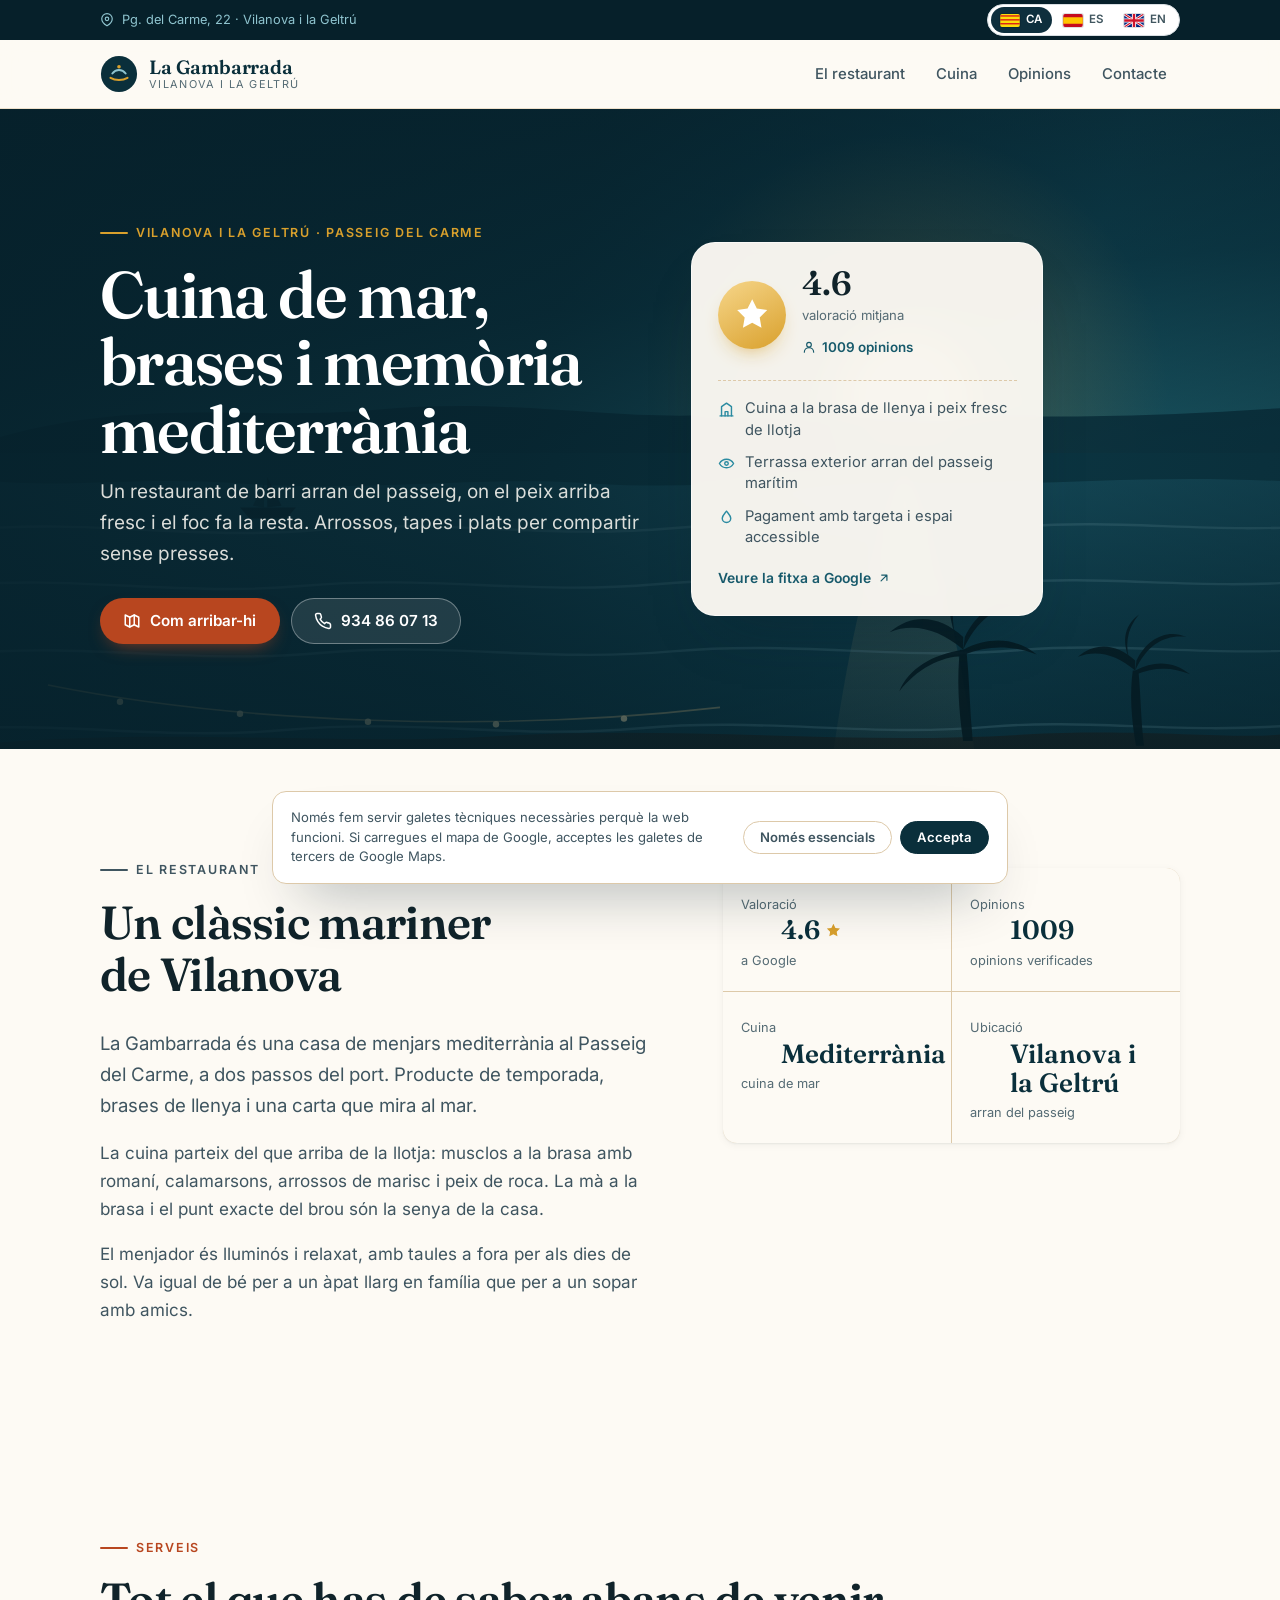
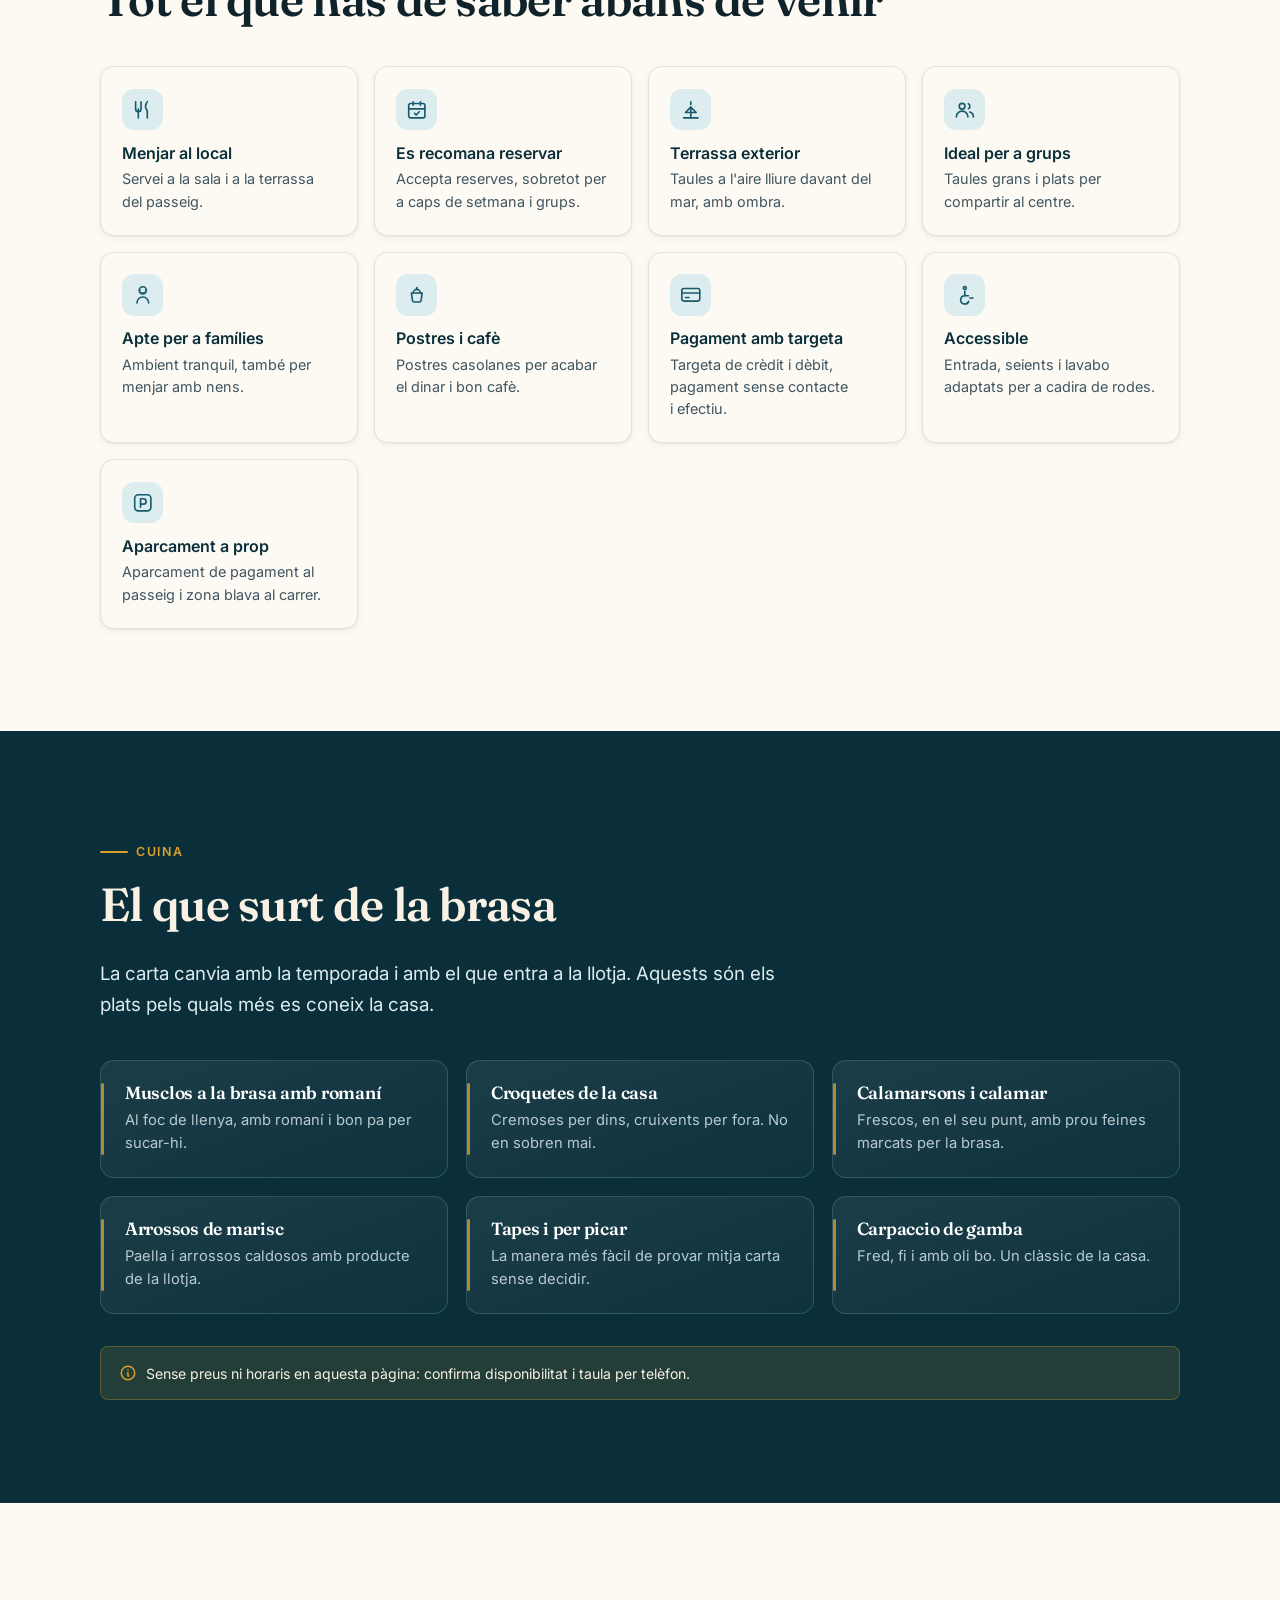
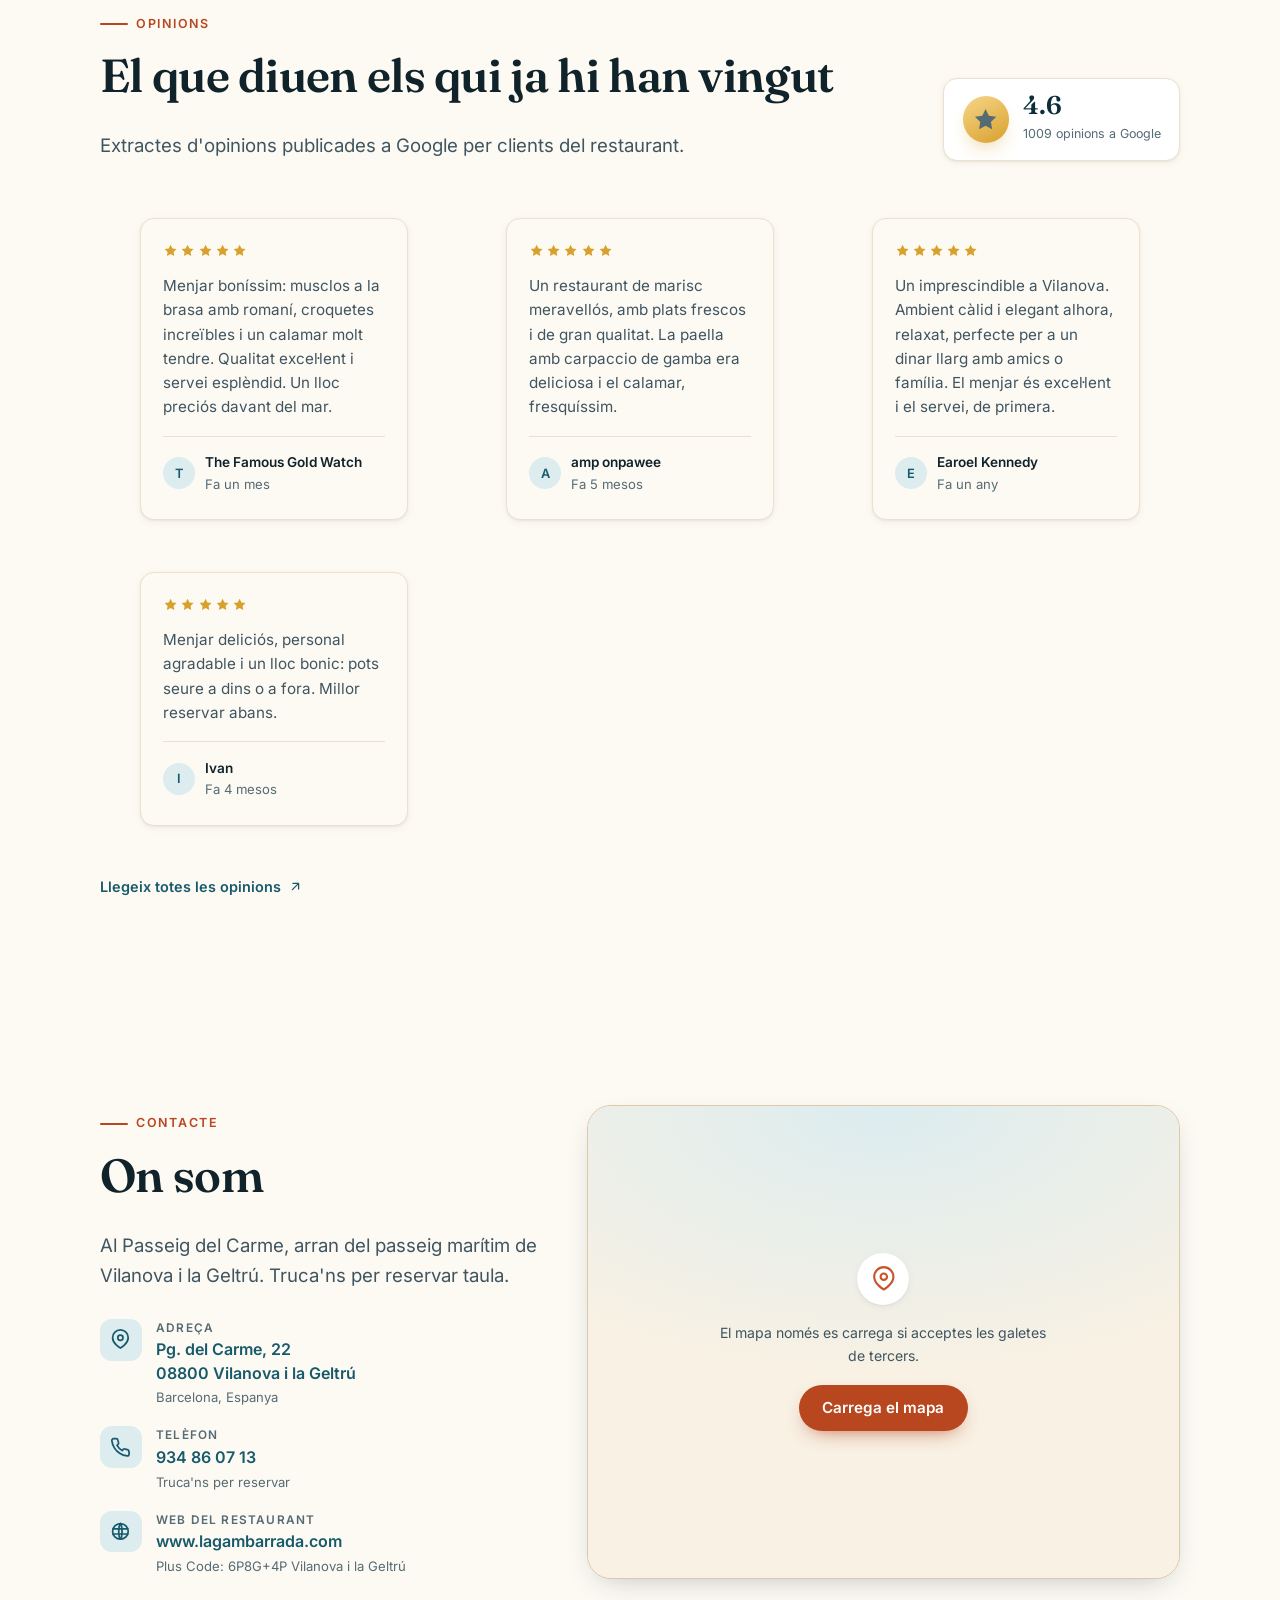
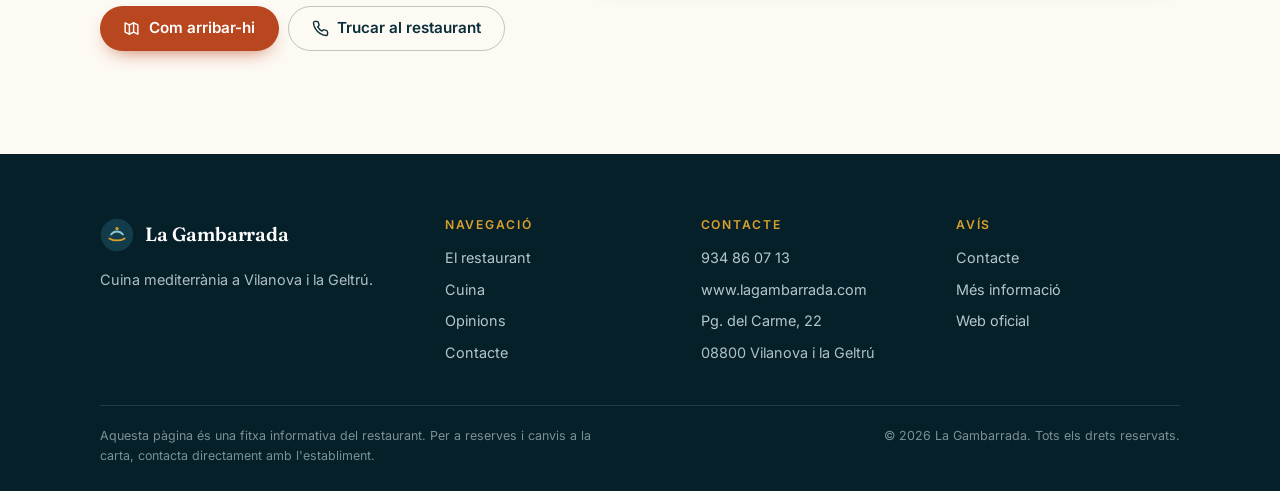
==== commit 2c0de93a: "Add the S3 deploy workflow, shared components and subdomain URLs" ====
--- a/index.html
+++ b/index.html
@@ -8,31 +8,31 @@
 <meta name="author" content="La Gambarrada">
 <meta name="theme-color" content="#0a2f3b">
 <meta name="robots" content="index, follow">
-<link rel="canonical" href="https://yourdataweb.github.io/lagambarrada/">
+<link rel="canonical" href="https://lagambarrada.vilanovailageltru.info/">
 
 <meta property="og:type" content="restaurant">
 <meta property="og:site_name" content="La Gambarrada">
 <meta property="og:title" content="La Gambarrada · Restaurant mediterrani a Vilanova i la Geltrú">
 <meta property="og:description" content="Cuina mediterrània i de mar al Passeig del Carme, 22, Vilanova i la Geltrú. Peix fresc, arrossos i tapes davant del mar. Reserva per telèfon: 934 86 07 13.">
 <meta property="og:locale" content="ca_ES">
-<meta property="og:url" content="https://yourdataweb.github.io/lagambarrada/">
-<meta property="og:image" content="https://yourdataweb.github.io/lagambarrada/assets/img/og-image.jpg">
+<meta property="og:url" content="https://lagambarrada.vilanovailageltru.info/">
+<meta property="og:image" content="https://lagambarrada.vilanovailageltru.info/assets/img/og-image.jpg">
 <meta property="og:image:width" content="1200">
 <meta property="og:image:height" content="630">
 <meta property="og:image:alt" content="La Gambarrada, restaurant mediterrani a Vilanova i la Geltrú">
 <meta name="twitter:card" content="summary_large_image">
 <meta name="twitter:title" content="La Gambarrada · Restaurant mediterrani a Vilanova i la Geltrú">
 <meta name="twitter:description" content="Cuina mediterrània i de mar al Passeig del Carme, 22, Vilanova i la Geltrú. Peix fresc, arrossos i tapes davant del mar. Reserva per telèfon: 934 86 07 13.">
-<meta name="twitter:image" content="https://yourdataweb.github.io/lagambarrada/assets/img/og-image.jpg">
-
-
-<link rel="alternate" hreflang="ca-ES" href="https://yourdataweb.github.io/lagambarrada/">
-
-<link rel="alternate" hreflang="es-ES" href="https://yourdataweb.github.io/lagambarrada/es/">
-
-<link rel="alternate" hreflang="en-GB" href="https://yourdataweb.github.io/lagambarrada/en/">
-
-<link rel="alternate" hreflang="x-default" href="https://yourdataweb.github.io/lagambarrada/">
+<meta name="twitter:image" content="https://lagambarrada.vilanovailageltru.info/assets/img/og-image.jpg">
+
+
+<link rel="alternate" hreflang="ca-ES" href="https://lagambarrada.vilanovailageltru.info/">
+
+<link rel="alternate" hreflang="es-ES" href="https://lagambarrada.vilanovailageltru.info/es/">
+
+<link rel="alternate" hreflang="en-GB" href="https://lagambarrada.vilanovailageltru.info/en/">
+
+<link rel="alternate" hreflang="x-default" href="https://lagambarrada.vilanovailageltru.info/">
 
 
 <link rel="icon" href="./assets/img/favicon.svg" type="image/svg+xml">
@@ -40,15 +40,16 @@
 <link rel="manifest" href="./site.webmanifest">
 <link rel="preload" href="./assets/fonts/fraunces-latin.woff2" as="font" type="font/woff2" crossorigin>
 <link rel="preload" href="./assets/fonts/inter-latin.woff2" as="font" type="font/woff2" crossorigin>
+<link rel="stylesheet" href="./assets/css/components.css">
 <link rel="stylesheet" href="./assets/css/styles.css">
 <script type="application/ld+json">
 {
   "@context": "https://schema.org",
   "@type": "Restaurant",
-  "@id": "https://yourdataweb.github.io/lagambarrada/#business",
+  "@id": "https://lagambarrada.vilanovailageltru.info/#business",
   "name": "Restaurant La Gambarrada",
-  "url": "https://yourdataweb.github.io/lagambarrada",
-  "image": "https://yourdataweb.github.io/lagambarrada/assets/img/og-image.jpg",
+  "url": "https://lagambarrada.vilanovailageltru.info",
+  "image": "https://lagambarrada.vilanovailageltru.info/assets/img/og-image.jpg",
   "telephone": "+34934860713",
   "address": {
     "@type": "PostalAddress",
@@ -206,7 +207,7 @@
     </div>
   </section>
 
-  <section class="section" id="about" aria-labelledby="about-title">
+  <section class="section story" id="about" aria-labelledby="about-title">
     <div class="wrap">
       <div class="about__grid">
         <div class="about__copy reveal">
@@ -247,7 +248,7 @@
     </div>
   </section>
 
-  <section class="section section--sand" id="features" aria-labelledby="features-title">
+  <section class="section practical" id="features" aria-labelledby="features-title">
     <div class="wrap">
       <div class="reveal">
         <p class="eyebrow">Serveis</p>
@@ -313,7 +314,7 @@
     </div>
   </section>
 
-  <section class="section section--sea" id="menu" aria-labelledby="menu-title">
+  <section class="section section--sea kitchen" id="menu" aria-labelledby="menu-title">
     <div class="wrap">
       <div class="reveal">
         <p class="eyebrow">Cuina</p>
@@ -360,7 +361,7 @@
     </div>
   </section>
 
-  <section class="section" id="reviews" aria-labelledby="reviews-title">
+  <section class="section guestvoices" id="reviews" aria-labelledby="reviews-title">
     <div class="wrap">
       <div class="reviews__head reveal">
         <div>
@@ -444,7 +445,7 @@
     </div>
   </section>
 
-  <section class="section section--sand" id="contact" aria-labelledby="contact-title">
+  <section class="section location" id="contact" aria-labelledby="contact-title">
     <div class="wrap">
       <div class="contact__grid">
         <div class="reveal">
@@ -578,6 +579,7 @@
   </div>
 </div>
 
+<script src="./assets/js/components.js" defer></script>
 <script src="./assets/js/main.js" defer></script>
 </body>
 </html>
--- a/assets/css/components.css
+++ b/assets/css/components.css
@@ -0,0 +1,138 @@
+/* ==========================================================================
+   Shared UI components — the canonical source for every generated site.
+   Repo: yourdataweb/site-components
+   Vendored into each site at assets/css/components.css and pinned by
+   src/components.lock (sha256). Do not edit the copy inside a site: change
+   this file, bump VERSION, and re-run scripts/sync-shared.mjs everywhere.
+
+   Each site sets only the custom properties; the rules stay identical, so a
+   fix here reaches every site instead of drifting into eight variants.
+   ========================================================================== */
+
+/* ---------- visually hidden, but readable by assistive tech ---------- */
+.sr-only {
+  position: absolute;
+  width: 1px;
+  height: 1px;
+  padding: 0;
+  margin: -1px;
+  overflow: hidden;
+  clip: rect(0 0 0 0);
+  white-space: nowrap;
+  border: 0;
+}
+
+/* ---------- skip link ---------- */
+.skip-link {
+  position: absolute;
+  left: -9999px;
+  top: 0;
+  z-index: 100;
+  padding: .75rem 1.25rem;
+  border-radius: 0 0 6px 0;
+  background: var(--shared-ink, #10222a);
+  color: #fff;
+  text-decoration: none;
+}
+.skip-link:focus { left: 0; }
+
+/* ---------- language switch ----------
+   Site overrides, set in its own :root:
+     --langs-bg --langs-border --langs-ink --langs-active-bg --langs-active-ink
+   Geometry is fixed on purpose: a flags-only variant made the pill narrower
+   than the flag plus its padding, so the active background bled past the flag,
+   and a per-site height meant the bar never aligned with the button beside it.
+   -------------------------------------------------------------------------- */
+.langs {
+  display: inline-flex;
+  align-items: center;
+  gap: 2px;
+  height: 32px;
+  padding: 0 3px;
+  border: 1px solid var(--langs-border, #d8dee2);
+  border-radius: 999px;
+  background: var(--langs-bg, #fff);
+  box-sizing: border-box;
+}
+.langs__link {
+  display: inline-flex;
+  align-items: center;
+  justify-content: center;
+  gap: 6px;
+  height: 26px;
+  padding: 0 9px;
+  border-radius: 999px;
+  text-decoration: none;
+  line-height: 1;
+  color: var(--langs-ink, #40565f);
+  transition: background-color .15s ease, color .15s ease;
+}
+.langs__link:hover { background: rgba(0, 0, 0, .06); }
+.langs__link[aria-current="true"] {
+  background: var(--langs-active-bg, #0e2f3d);
+  color: var(--langs-active-ink, #fff);
+}
+.langs__link[aria-current="true"]:hover { background: var(--langs-active-bg, #0e2f3d); }
+
+/* The flag markup is a bare <svg> with only a viewBox, so it sizes itself and
+   would overflow the pill; the box is a hard size that clips it. */
+.langs__flag {
+  display: block;
+  flex: none;
+  width: 20px;
+  height: 13px;
+  border-radius: 2px;
+  overflow: hidden;
+  box-shadow: 0 0 0 1px rgba(0, 0, 0, .12);
+}
+.langs__flag svg {
+  display: block;
+  width: 20px;
+  height: 13px;
+}
+.langs__code {
+  font-size: .72rem;
+  font-weight: 600;
+  letter-spacing: .05em;
+  text-transform: uppercase;
+}
+
+@media (max-width: 420px) {
+  .langs { height: 30px; }
+  .langs__link { height: 24px; padding: 0 7px; gap: 5px; }
+  .langs__code { font-size: .68rem; }
+}
+
+/* ---------- reveal on scroll ----------
+   Only hidden when the script has marked the document: with JS blocked the
+   content stays visible instead of every block sitting at opacity 0. */
+html.js .reveal {
+  opacity: 0;
+  transform: translateY(16px);
+  transition: opacity .55s ease, transform .55s cubic-bezier(.22, 1, .36, 1);
+}
+html.js .reveal.is-visible { opacity: 1; transform: none; }
+@media (prefers-reduced-motion: reduce) {
+  html.js .reveal { opacity: 1; transform: none; transition: none; }
+}
+
+/* ---------- invariants ----------
+   Restated last so a site's own stylesheet cannot quietly change them. The
+   earlier language-switch bugs came from per-site geometry, not from colour. */
+.langs {
+  height: 32px;
+  padding: 0 3px;
+  gap: 2px;
+  border-radius: 999px;
+  border: 1px solid var(--langs-border, #d8dee2);
+  background: var(--langs-bg, #fff);
+  box-sizing: border-box;
+}
+.langs__link { height: 26px; padding: 0 9px; gap: 6px; border-radius: 999px; }
+.langs__flag { width: 20px; height: 13px; overflow: hidden; flex: none; }
+.langs__flag svg { width: 20px; height: 13px; display: block; }
+
+@media (max-width: 420px) {
+  .langs { height: 30px; }
+  .langs__link { height: 24px; padding: 0 7px; gap: 5px; }
+}
--- a/assets/css/styles.css
+++ b/assets/css/styles.css
@@ -66,7 +66,7 @@
 
   --ink: #10232a;
   --ink-soft: #3f5560;
-  --ink-mute: #647983;
+  --ink-mute: #556b74;
 
   --radius-sm: 8px;
   --radius: 14px;
@@ -306,41 +306,6 @@
 .nav-toggle:hover { background: var(--sand-200); }
 
 /* ---------- language switch ---------- */
-.langs {
-  display: flex;
-  align-items: center;
-  gap: .25rem;
-  padding: .2rem;
-  border: 1px solid var(--sand-300);
-  border-radius: 999px;
-  background: #fff;
-}
-.langs__link {
-  display: inline-flex;
-  align-items: center;
-  gap: .4rem;
-  padding: .3rem .55rem;
-  border-radius: 999px;
-  text-decoration: none;
-  font-size: .78rem;
-  font-weight: 600;
-  color: var(--ink-soft);
-  line-height: 1;
-}
-.langs__link:hover { background: var(--sand-200); color: var(--sea-900); }
-.langs__link[aria-current="true"] {
-  background: var(--sea-900);
-  color: #fff;
-}
-.langs__flag {
-  width: 18px;
-  height: 12px;
-  border-radius: 2px;
-  flex: none;
-  box-shadow: 0 0 0 1px rgba(6, 32, 42, .15);
-  display: block;
-}
-.langs__code { text-transform: uppercase; letter-spacing: .04em; }
 
 /* ---------- buttons ---------- */
 .btn {
@@ -364,7 +329,7 @@
 .btn:hover { transform: translateY(-1px); }
 
 .btn--primary {
-  background: var(--ember-500);
+  background: var(--ember-600);
   color: #fff;
   box-shadow: 0 8px 20px -10px rgba(184, 70, 31, .9);
 }
@@ -1001,16 +966,6 @@
 }
 .cookiebar__reject:hover { background: var(--sand-100); }
 
-/* ---------- reveal on scroll ---------- */
-.reveal {
-  opacity: 0;
-  transform: translateY(18px);
-  transition: opacity .6s ease, transform .6s cubic-bezier(.22, 1, .36, 1);
-}
-.reveal.is-visible {
-  opacity: 1;
-  transform: none;
-}
 @media (prefers-reduced-motion: reduce) {
   html { scroll-behavior: auto; }
   .reveal { opacity: 1; transform: none; transition: none; }
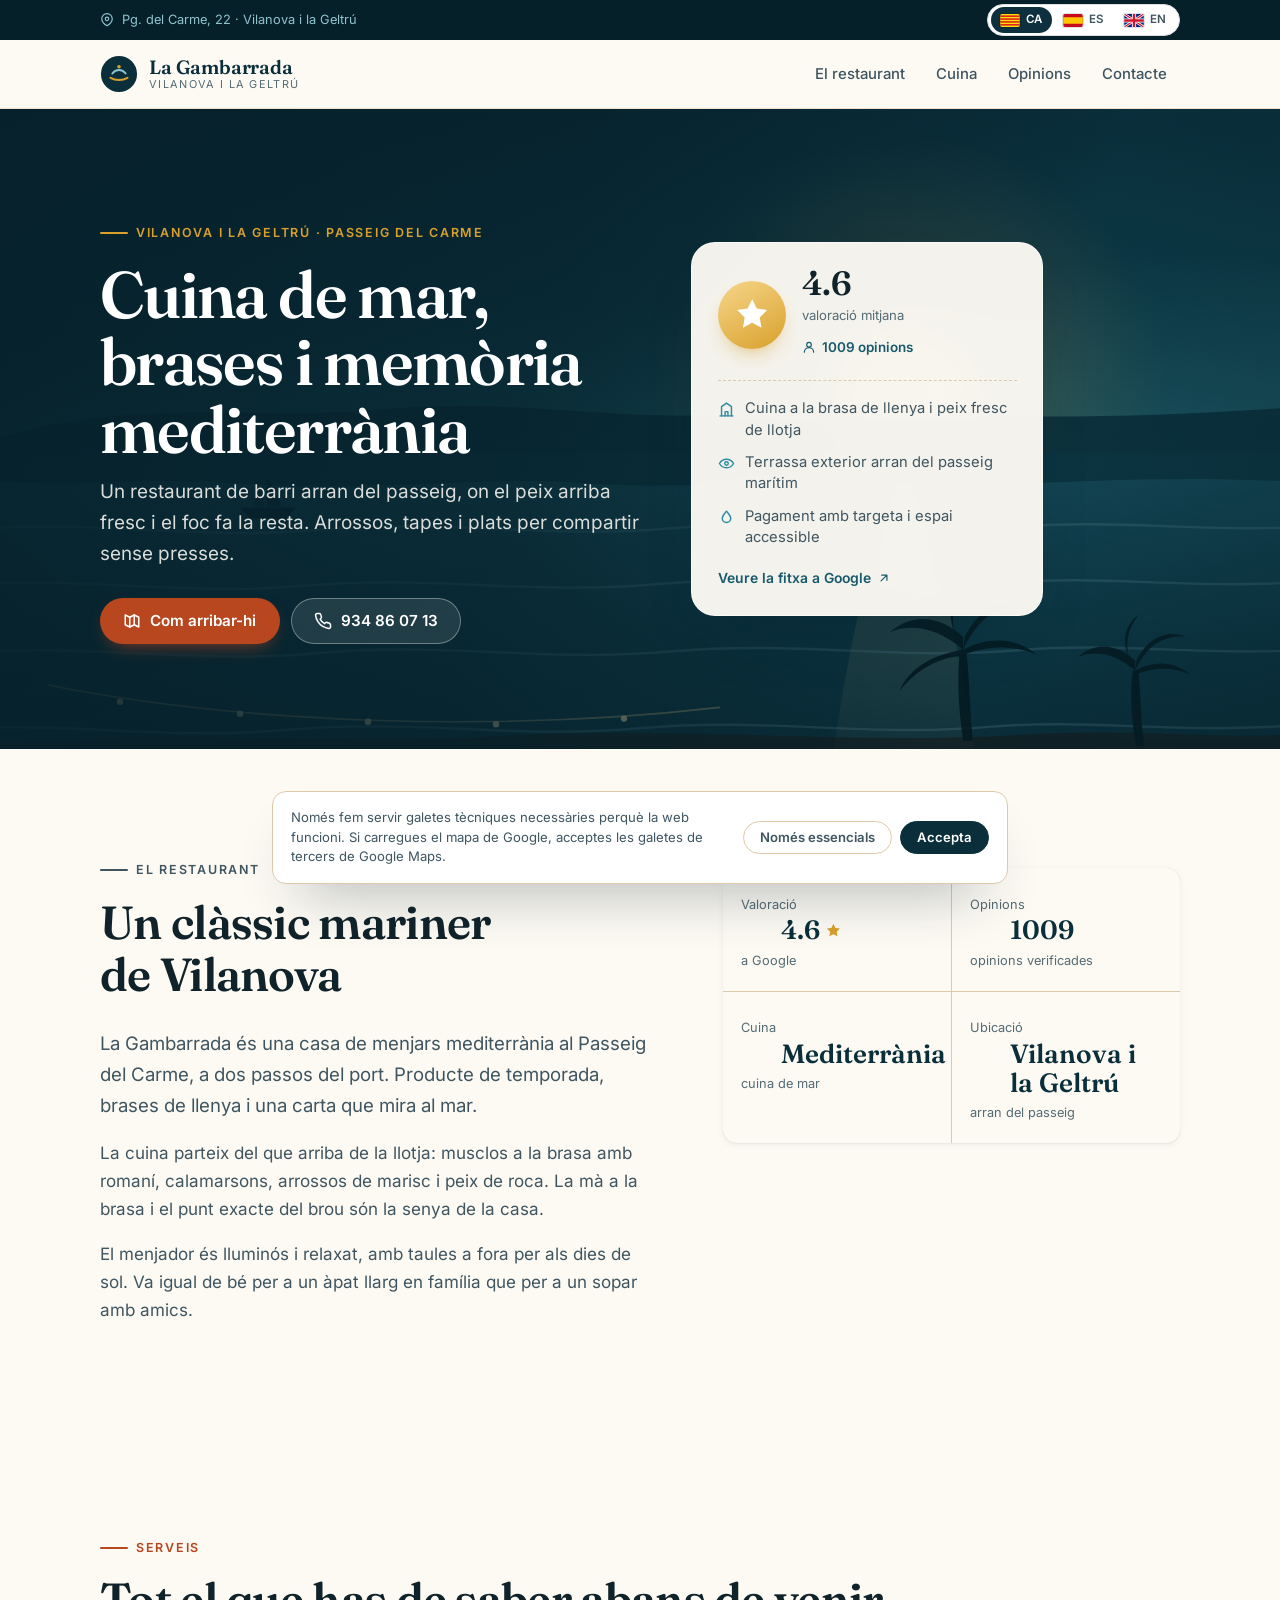
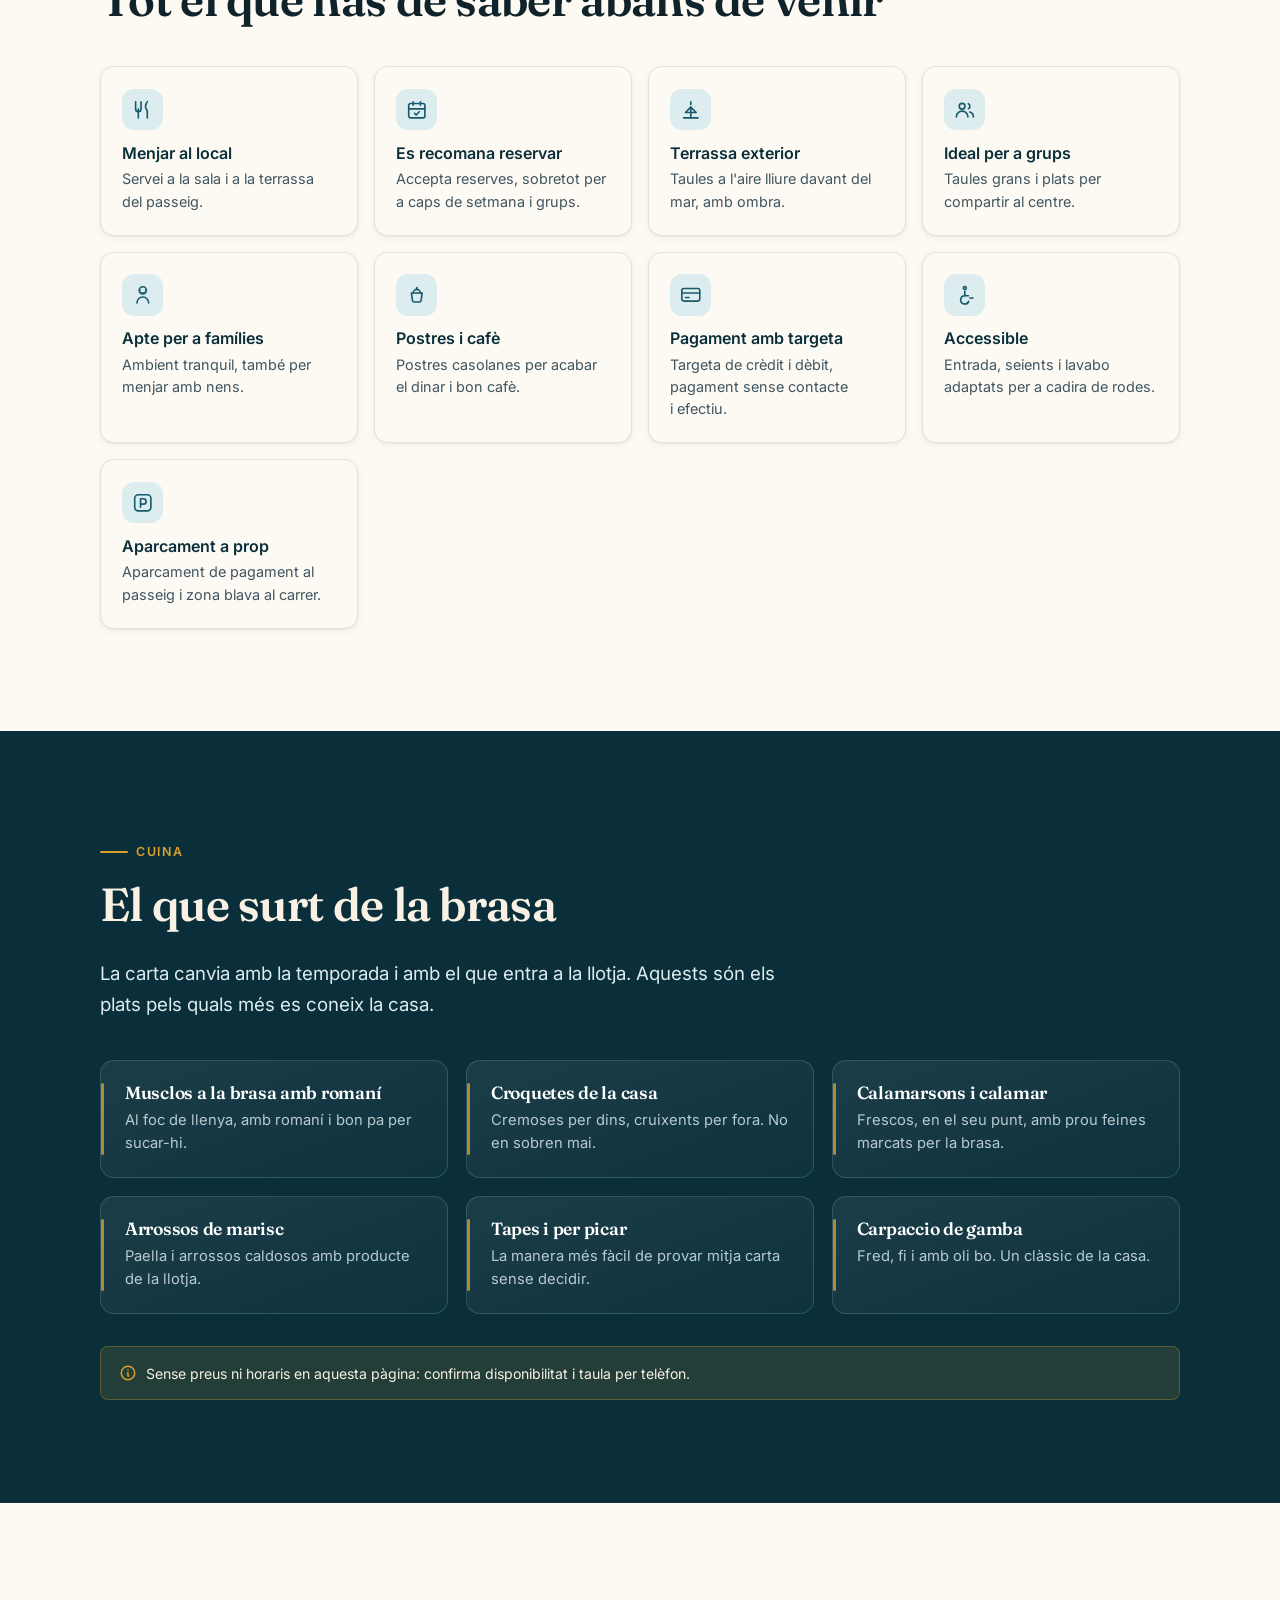
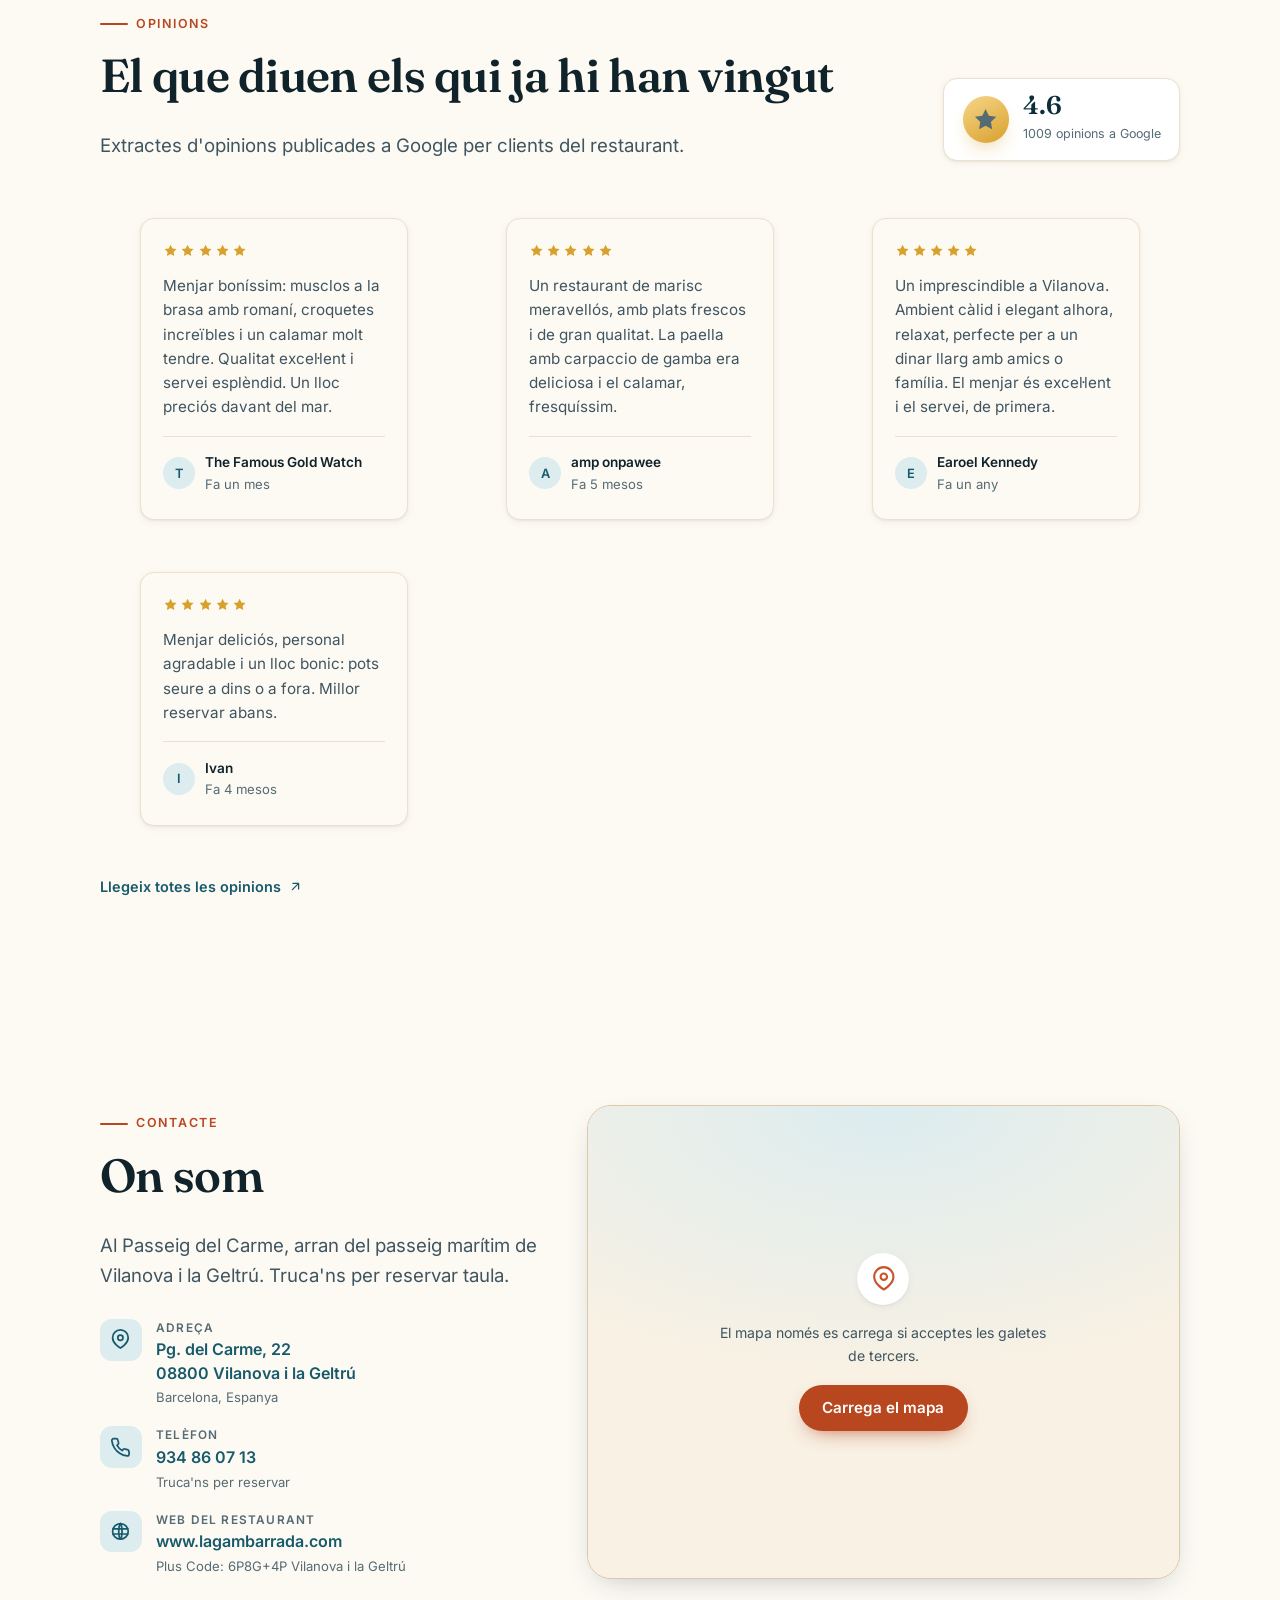
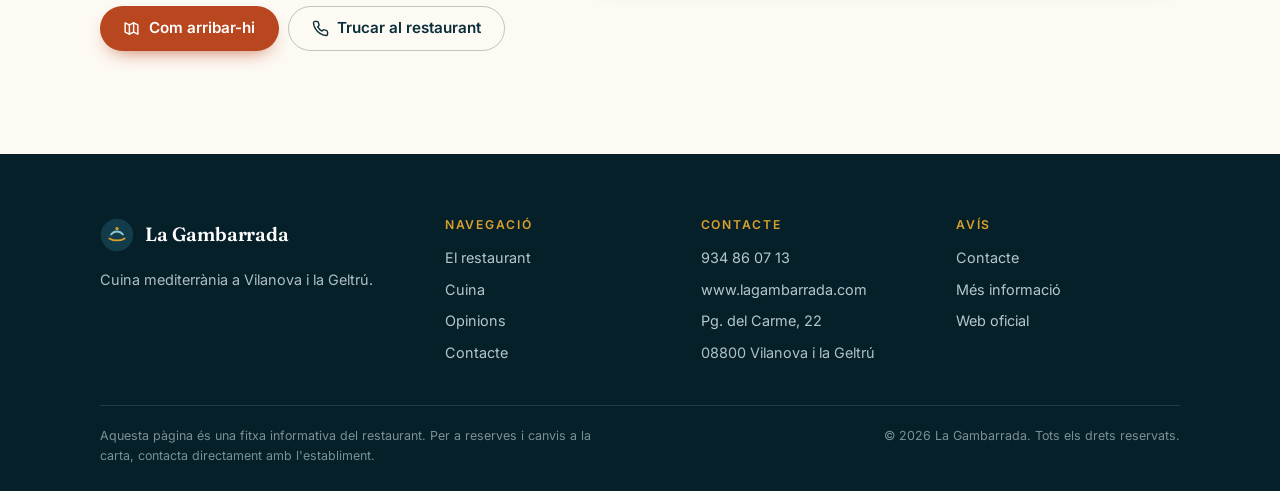
==== commit a1944a36: "Fix the Catalan flag: four evenly spaced red stripes" ====
--- a/index.html
+++ b/index.html
@@ -41,6 +41,57 @@
 <link rel="preload" href="./assets/fonts/fraunces-latin.woff2" as="font" type="font/woff2" crossorigin>
 <link rel="preload" href="./assets/fonts/inter-latin.woff2" as="font" type="font/woff2" crossorigin>
 <link rel="stylesheet" href="./assets/css/components.css">
+
+<script>
+  /* Google Analytics 4 with consent mode. Goes in <head> of every generated page,
+     before any other script. Nothing is fetched from Google until the visitor
+     accepts, and storage stays denied by default even if the tag loads elsewhere. */
+  (function () {
+    var ID = 'G-71LT2Q093H';
+    var KEY = 'cookie-consent-v1';
+    var accepted = false;
+    try { accepted = localStorage.getItem(KEY) === 'accepted'; } catch (e) {}
+
+    window.dataLayer = window.dataLayer || [];
+    window.gtag = function () { window.dataLayer.push(arguments); };
+    gtag('js', new Date());
+
+    gtag('consent', 'default', {
+      ad_storage: 'denied',
+      ad_user_data: 'denied',
+      ad_personalization: 'denied',
+      analytics_storage: 'denied'
+    });
+
+    function load() {
+      if (window.__gaLoaded) return;
+      window.__gaLoaded = true;
+      var s = document.createElement('script');
+      s.async = true;
+      s.src = 'https://www.googletagmanager.com/gtag/js?id=' + ID;
+      document.head.appendChild(s);
+      gtag('config', ID);
+    }
+
+    function grant() {
+      load();
+      gtag('consent', 'update', {
+        ad_storage: 'granted',
+        ad_user_data: 'granted',
+        ad_personalization: 'granted',
+        analytics_storage: 'granted'
+      });
+    }
+
+    /* The cookie banner calls this from BOTH buttons; nothing touches Google before it runs. */
+    window.__analyticsConsent = function (isAccepted) {
+      try { localStorage.setItem(KEY, isAccepted ? 'accepted' : 'essential'); } catch (e) {}
+      if (isAccepted) grant();
+    };
+
+    if (accepted) grant();
+  })();
+</script>
 <link rel="stylesheet" href="./assets/css/styles.css">
 <script type="application/ld+json">
 {
@@ -99,7 +150,7 @@
     <nav class="langs" aria-label="Canviar d&#39;idioma">
       
       <a class="langs__link" href="./" hreflang="ca" lang="ca" aria-current="true">
-        <span class="langs__flag" aria-hidden="true"><svg viewBox="0 0 24 16"><rect width="24" height="16" fill="#fcdd09"/><g fill="#da121a"><rect y="1.6" width="24" height="1.6"/><rect y="6.4" width="24" height="1.6"/><rect y="11.2" width="24" height="1.6"/></g></svg></span>
+        <span class="langs__flag" aria-hidden="true"><svg viewBox="0 0 24 16"><rect width="24" height="16" fill="#fcdd09"/><g fill="#da121a"><rect y="1.7778" width="24" height="1.7778"/><rect y="5.3334" width="24" height="1.7778"/><rect y="8.889" width="24" height="1.7778"/><rect y="12.4446" width="24" height="1.7778"/></g></svg></span>
         <span class="langs__code">ca</span>
         <span class="sr-only">Català</span>
       </a>
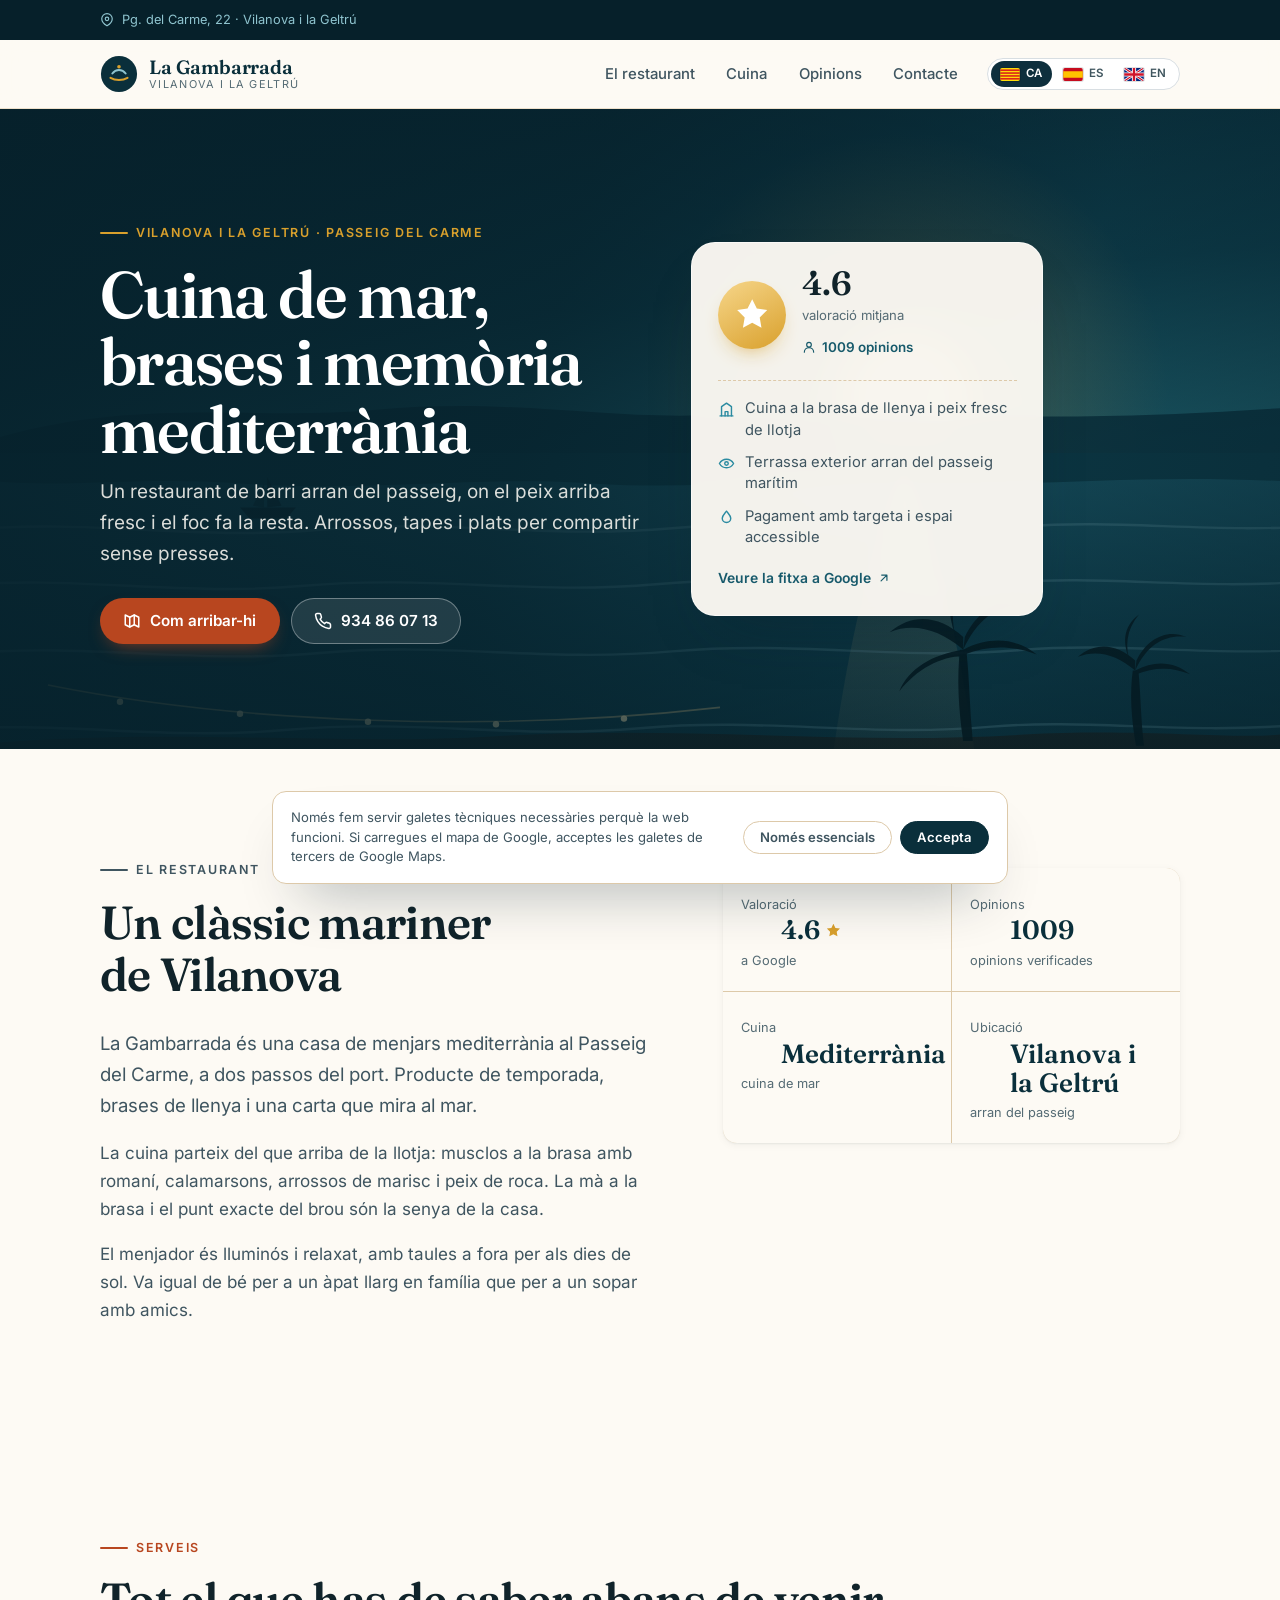
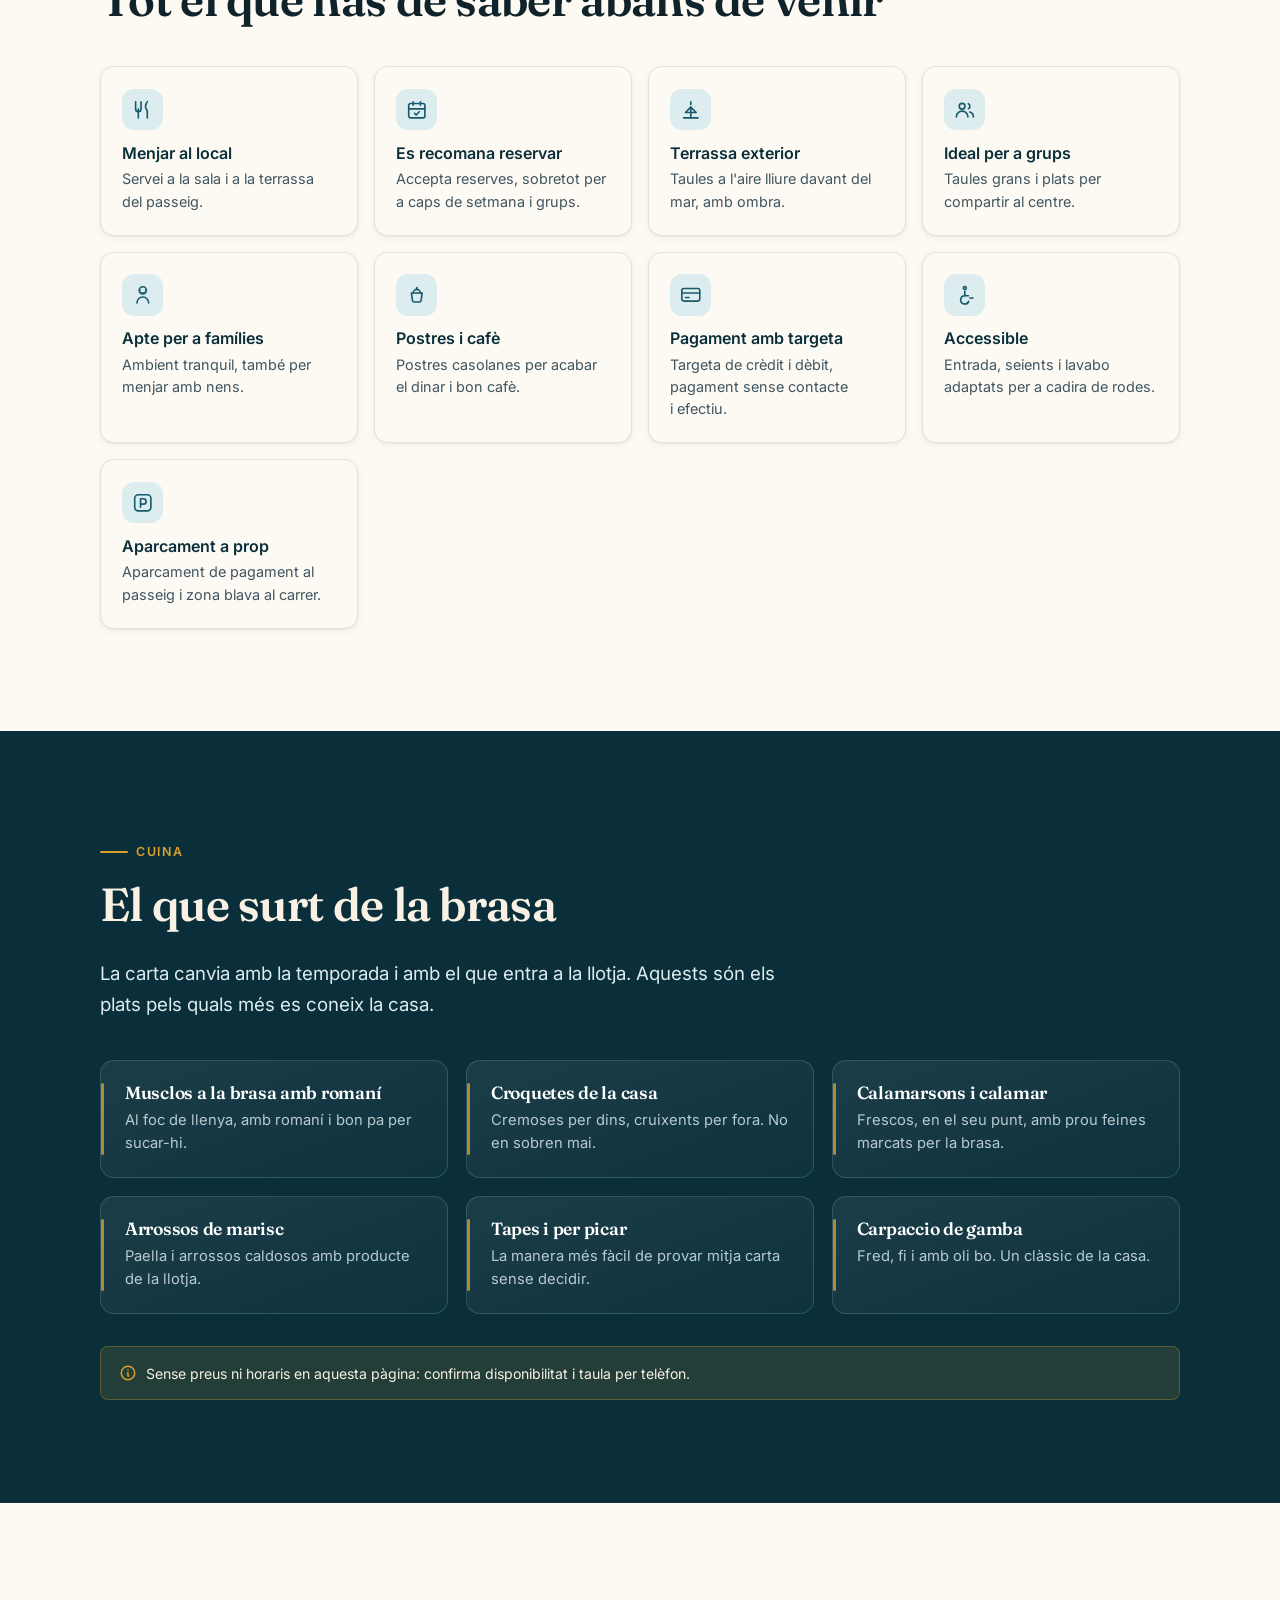
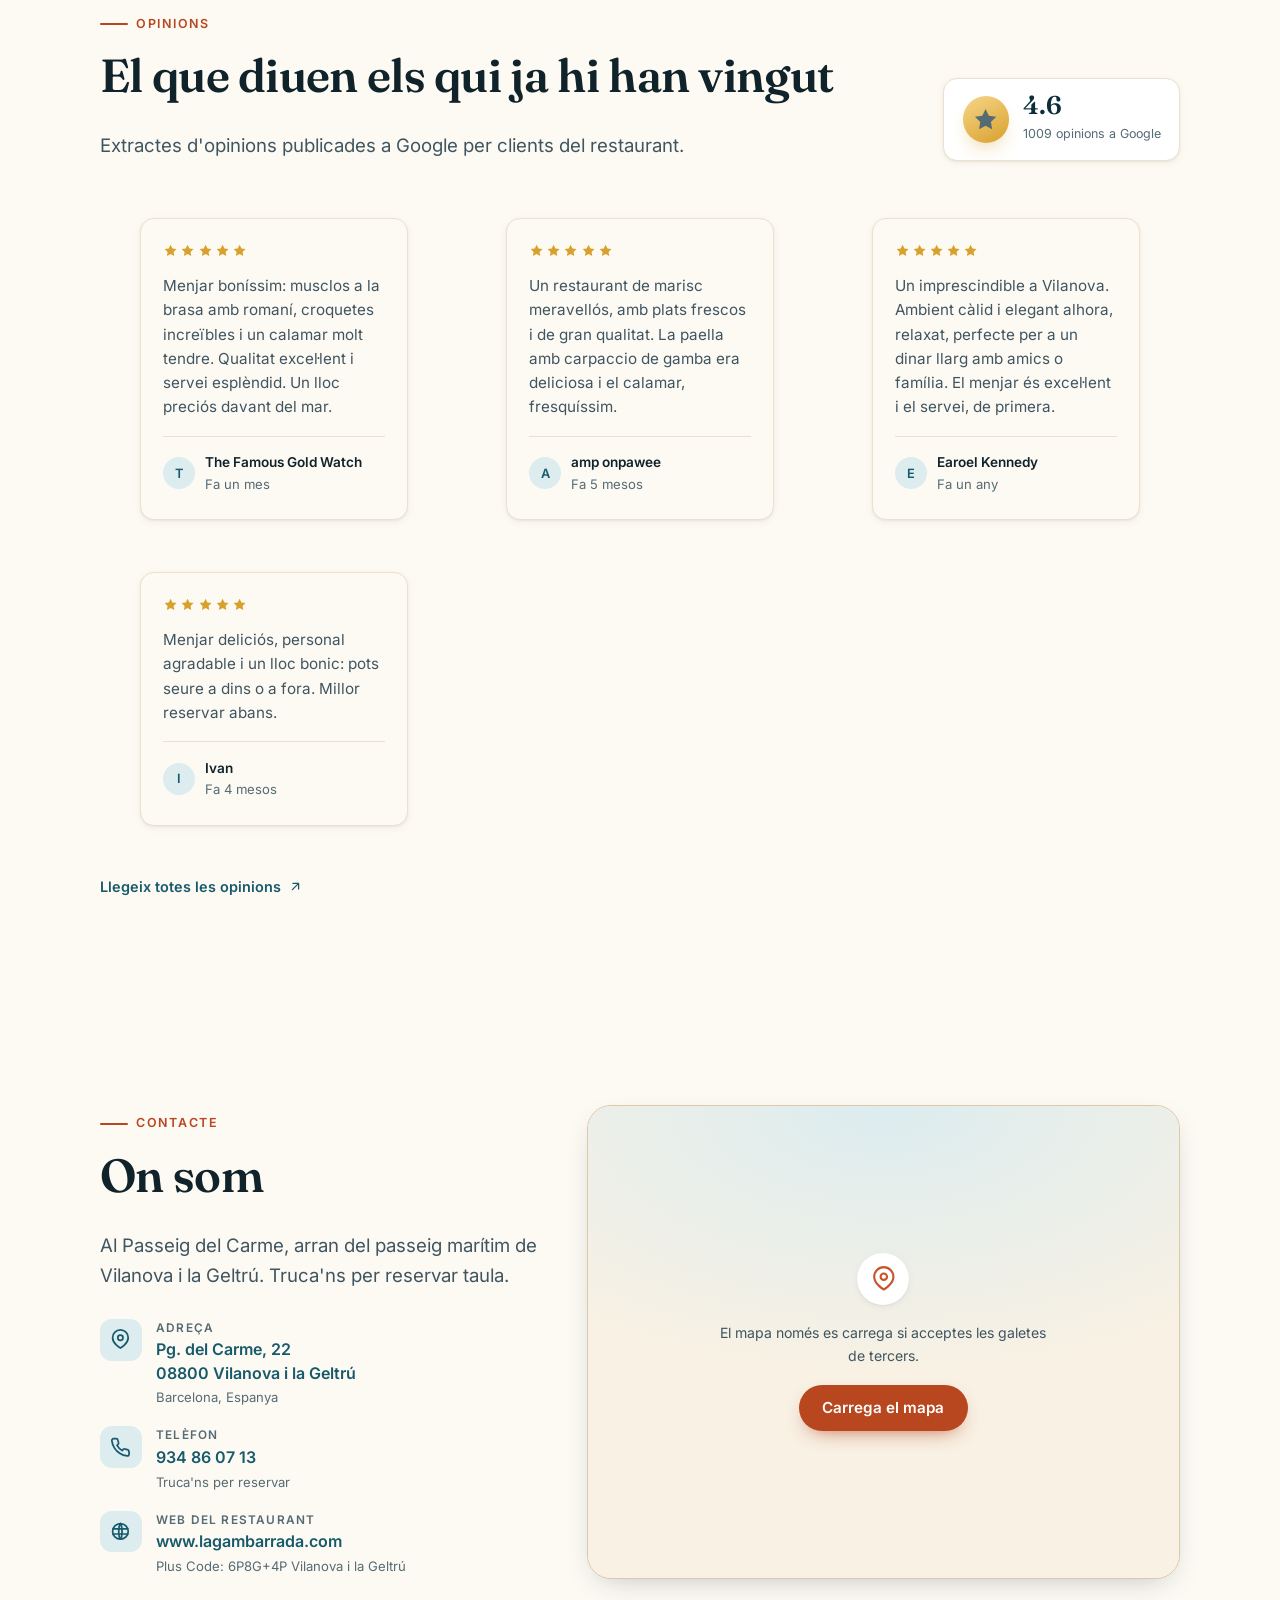
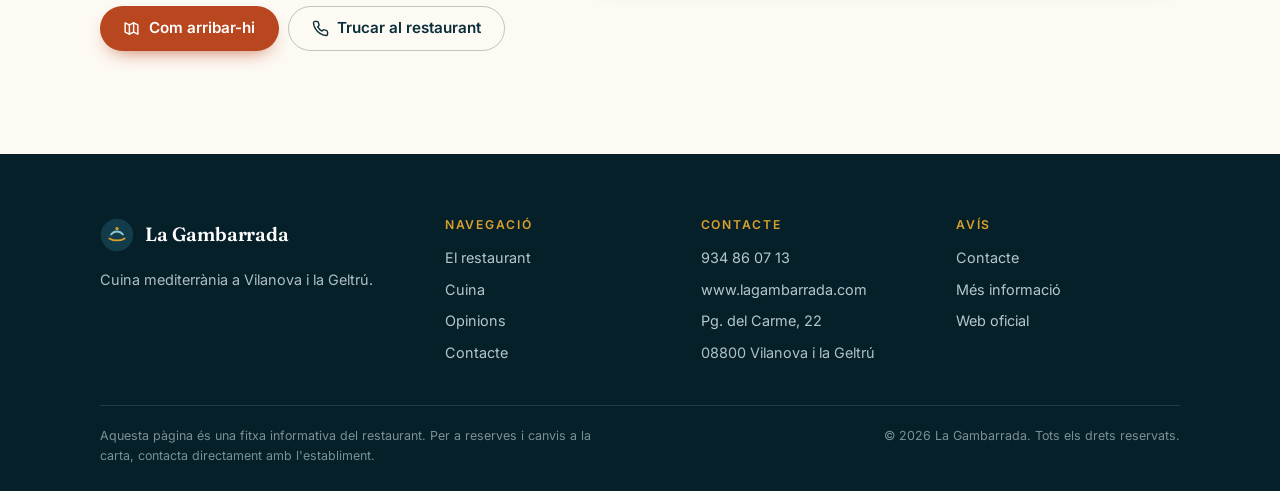
==== commit 59fd8137: "Header: one toolbar row for name, menu and language switch The header put the language switch in the" ====
--- a/index.html
+++ b/index.html
@@ -92,6 +92,7 @@
     if (accepted) grant();
   })();
 </script>
+<link rel="stylesheet" href="./assets/css/header-tools.css">
 <link rel="stylesheet" href="./assets/css/styles.css">
 <script type="application/ld+json">
 {
@@ -632,5 +633,6 @@
 
 <script src="./assets/js/components.js" defer></script>
 <script src="./assets/js/main.js" defer></script>
+<script src="./assets/js/header-tools.js" defer></script>
 </body>
 </html>
--- a/assets/css/header-tools.css
+++ b/assets/css/header-tools.css
@@ -0,0 +1,164 @@
+/* ==========================================================================
+   Shared header toolbar — one row at every width.
+   Repo: yourdataweb/site-components
+   Vendored into each site at assets/css/header-tools.css and pinned by
+   src/components.lock.
+
+   Anatomy this operates on (built by header-tools.js):
+     <header ...>
+       <div class="wrap">                     existing inner wrapper
+         <a class="brand">[mark]<span class="sm-name">Business</span></a>
+         <nav id="site-nav">…</nav>           drawer on mobile
+         <button class="nav-toggle">…</button>
+         <div class="sm-tools">               created by the script
+           <nav class="langs">…</nav>
+           <button class="nav-toggle">…</button>
+         </div>
+       </div>
+     </header>
+
+   Goal: name, menu button and language switch share one row, vertically centred,
+   with real gutters. The name is the only flexible item, so a long business name
+   truncates instead of pushing the tools onto a second row.
+   ========================================================================== */
+
+/* A header inner that wraps is the original defect: the address line and the
+   switch fell onto a second row and the bar grew to twice its height. Once the
+   toolbar is in place there is one row by construction, so wrapping is off. */
+.has-tools [data-tools] > .wrap,
+.has-tools [data-tools] > .shell,
+.has-tools [data-tools] > .container,
+.has-tools [data-tools][class*="inner"] {
+  flex-wrap: nowrap;
+}
+
+/* The tools container is the anchor: it sits at the right edge of the bar. */
+.sm-tools {
+  display: flex;
+  align-items: center;
+  gap: .5rem;
+  /* Never grows; may shrink only as a last resort. The identity owns the flexible
+     slot, so the row cannot become wider than the viewport. */
+  flex: none;
+  max-width: 100%;
+  margin-left: auto;
+}
+
+/* Anything still marked as "belongs on the bar" is aligned to the same centre line,
+   so a switch left outside .sm-tools cannot drift a few pixels off the button. */
+.has-tools .langs,
+.has-tools .nav-toggle,
+.has-tools .navbtn {
+  align-self: center;
+}
+
+/* The name is the only item allowed to shrink. min-width:0 is what actually lets
+   flex truncate instead of overflowing; without it the text refuses to compress
+   and shoves the tools off the row. */
+.sm-parent-safe {
+  min-width: 0;
+}
+
+.has-tools .sm-name {
+  display: block;
+  min-width: 0;
+  overflow: hidden;
+  text-overflow: ellipsis;
+  white-space: nowrap;
+}
+
+/* The identity link wraps the mark and the name; it must be able to shrink while
+   the mark itself never does. Sites that put `margin-right: auto` on the brand to
+   push the switch away are neutralised: the toolbar owns that spacing now, and the
+   leftover margin was what made one header 98px tall. */
+.has-tools .sm-name {
+  /* A long single word ("BRASPAÑA") contributes its full width as min-content and
+     forces the row wider. Capping it is what lets the toolbar keep its place. */
+  max-width: 100%;
+}
+
+.has-tools .brand,
+.has-tools .identity,
+.has-tools .marchio,
+.has-tools .logo,
+.has-tools .mark,
+.has-tools .sign {
+  margin-right: 0;
+}
+.has-tools .sm-name {
+  /* A long single word ("BRASPAÑA") contributes its full width as min-content and
+     forces the row wider. Capping it is what lets the toolbar keep its place. */
+  max-width: 100%;
+}
+
+.has-tools .brand,
+.has-tools .identity,
+.has-tools .marchio,
+.has-tools .logo,
+.has-tools .sign {
+  flex: 1 1 auto;
+  min-width: 0;
+}
+
+.has-tools .sm-mark,
+.has-tools .brand__mark,
+.has-tools .identity__mark,
+.has-tools .marchio__mark,
+.has-tools .logo__mark,
+.has-tools .mark__mark,
+.has-tools .sign__mark,
+.has-tools .brand-mark {
+  flex: none;
+}
+
+/* ---------------------------------------------------------------- mobile
+   Below the drawer breakpoint the bar carries three things in ~330 px of space:
+   prune the name to one line at a smaller size, keep the mark visible, and keep
+   the switch on 30 px so it lines up with a 38 px button without dominating. */
+@media (max-width: 860px) {
+  /* The address strip repeats the footer and the contact block; on a phone it is
+     what pushes the bar down and leaves the tools on a second line. */
+  .sm-strip-note {
+    display: none;
+  }
+
+  /* A phone link in the bar is redundant next to a call button in the hero and in
+     the contact block, and it is the widest thing in the toolbar. Drop it before
+     it costs the business its name. */
+  .sm-tools .head-phone,
+  .sm-tools .topbar__tel,
+  .sm-tools .header-phone {
+    display: none;
+  }
+
+  .has-tools .brand__sub,
+  .has-tools .identity__sub,
+  .has-tools .marchio__sub,
+  .has-tools .logo__sub,
+  .has-tools .mark__sub,
+  .has-tools .sign__sub,
+  .has-tools .brand-sub {
+    display: none;
+  }
+
+  .has-tools .sm-name {
+    font-size: 1rem;
+    line-height: 1.2;
+  }
+
+  .sm-tools {
+    gap: .4rem;
+  }
+}
+
+/* Very narrow: the mark plus a 6-character name plus two controls is the floor.
+   Tighten gutters rather than dropping the language switch — a visitor with a
+   phone is exactly who needs it. */
+@media (max-width: 380px) {
+  .sm-tools {
+    gap: .3rem;
+  }
+  .has-tools .sm-name {
+    font-size: .92rem;
+  }
+}
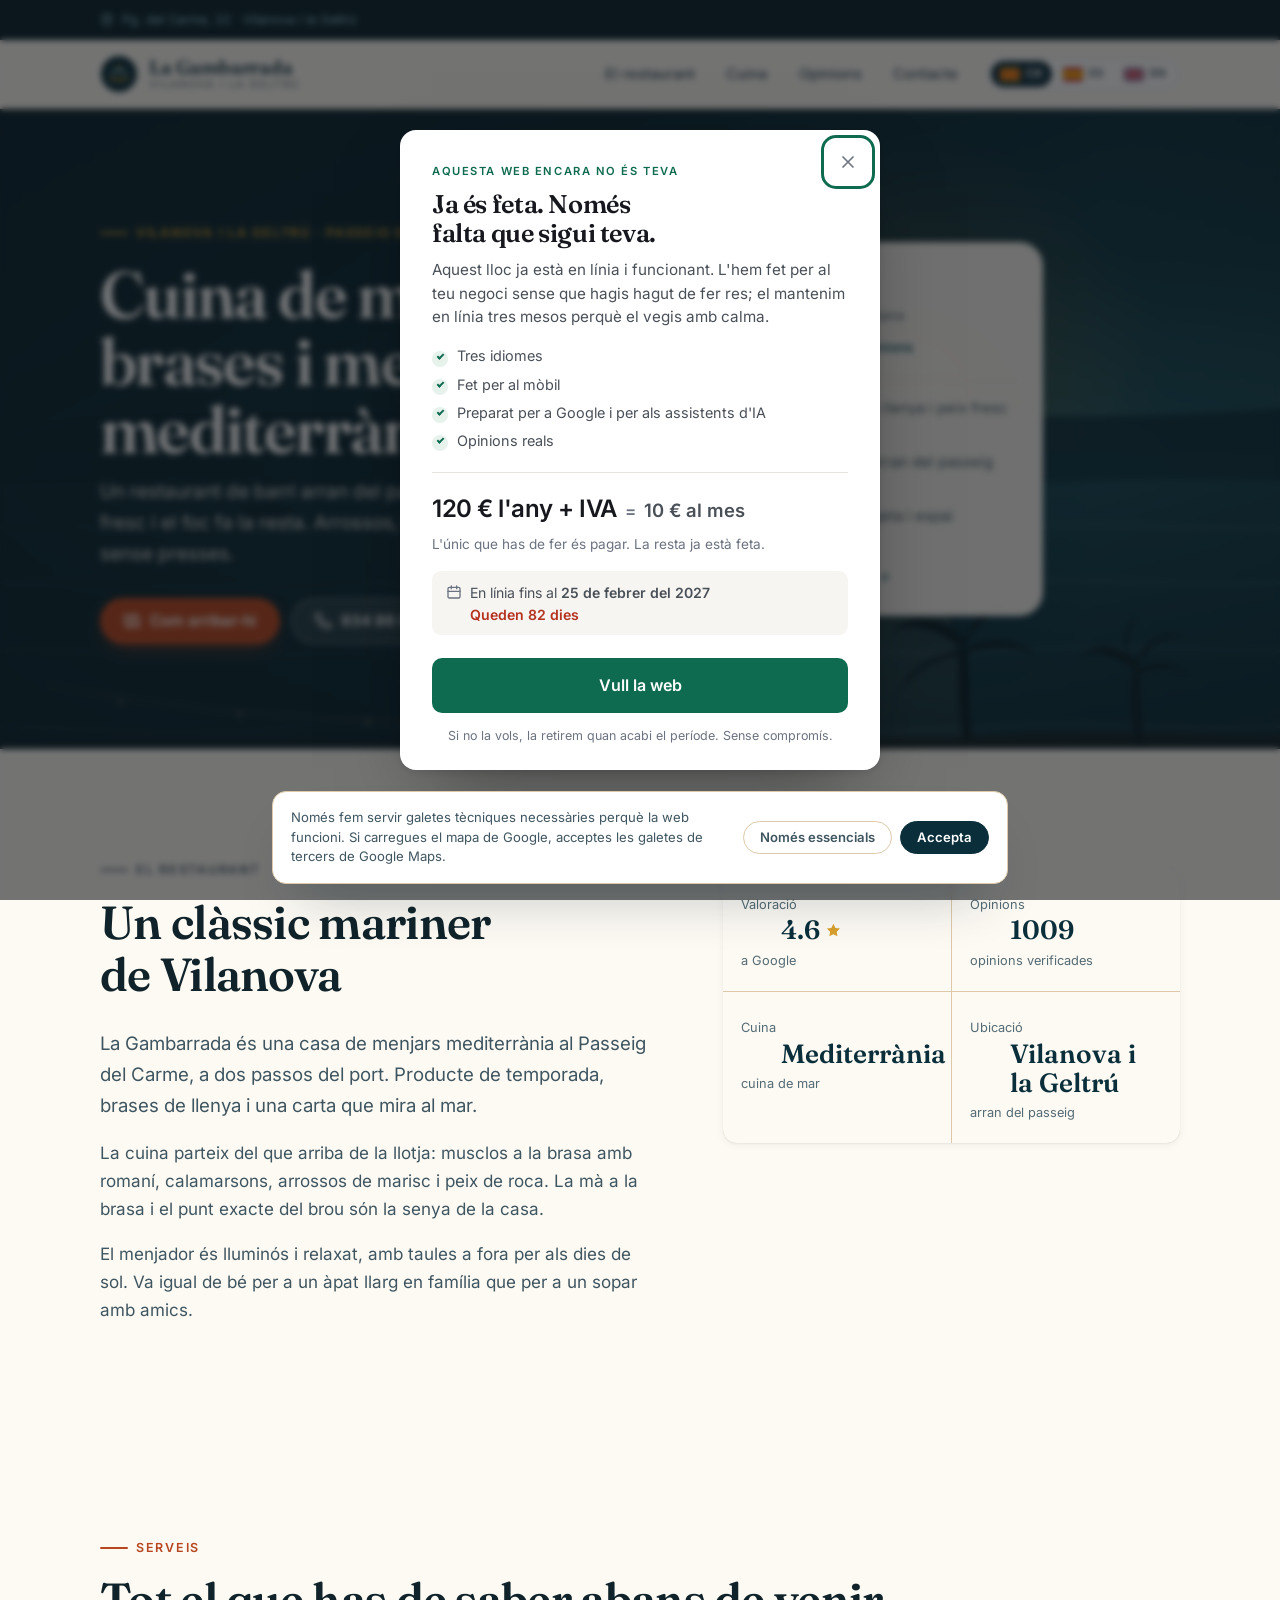
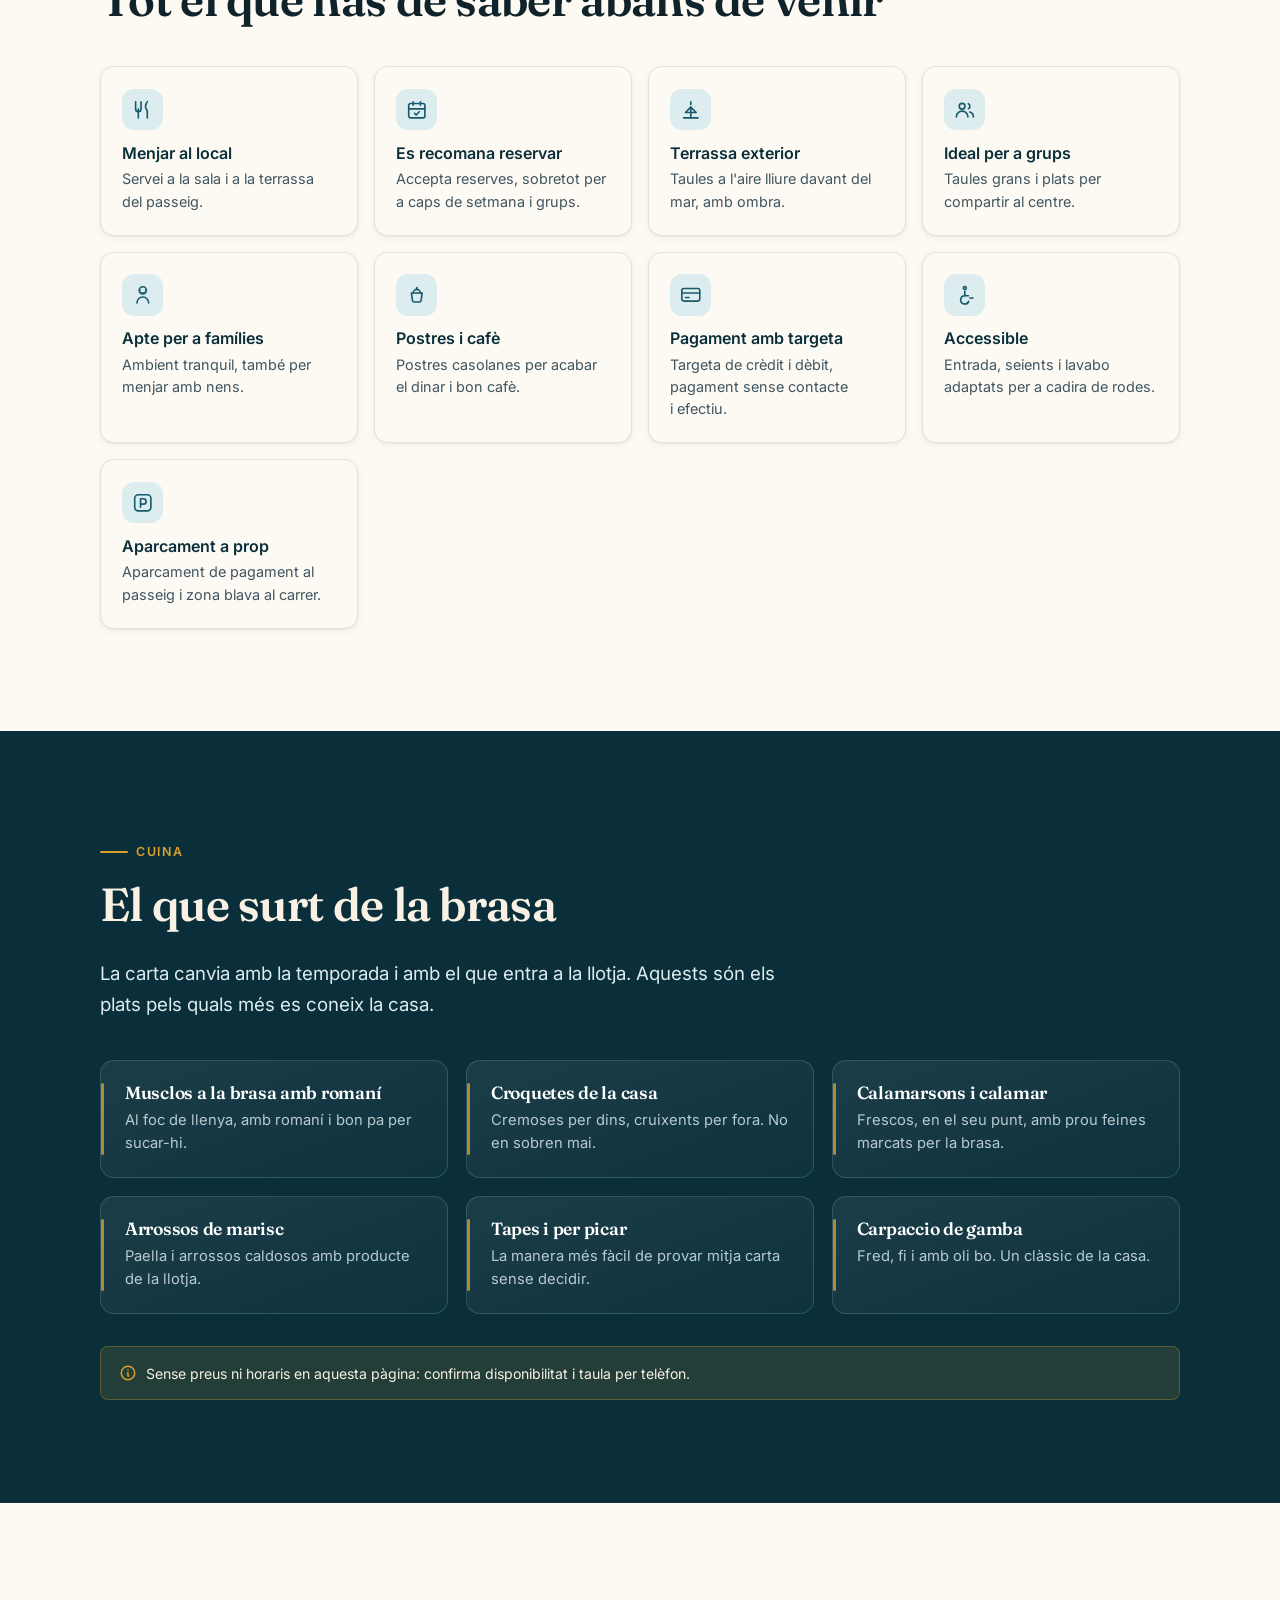
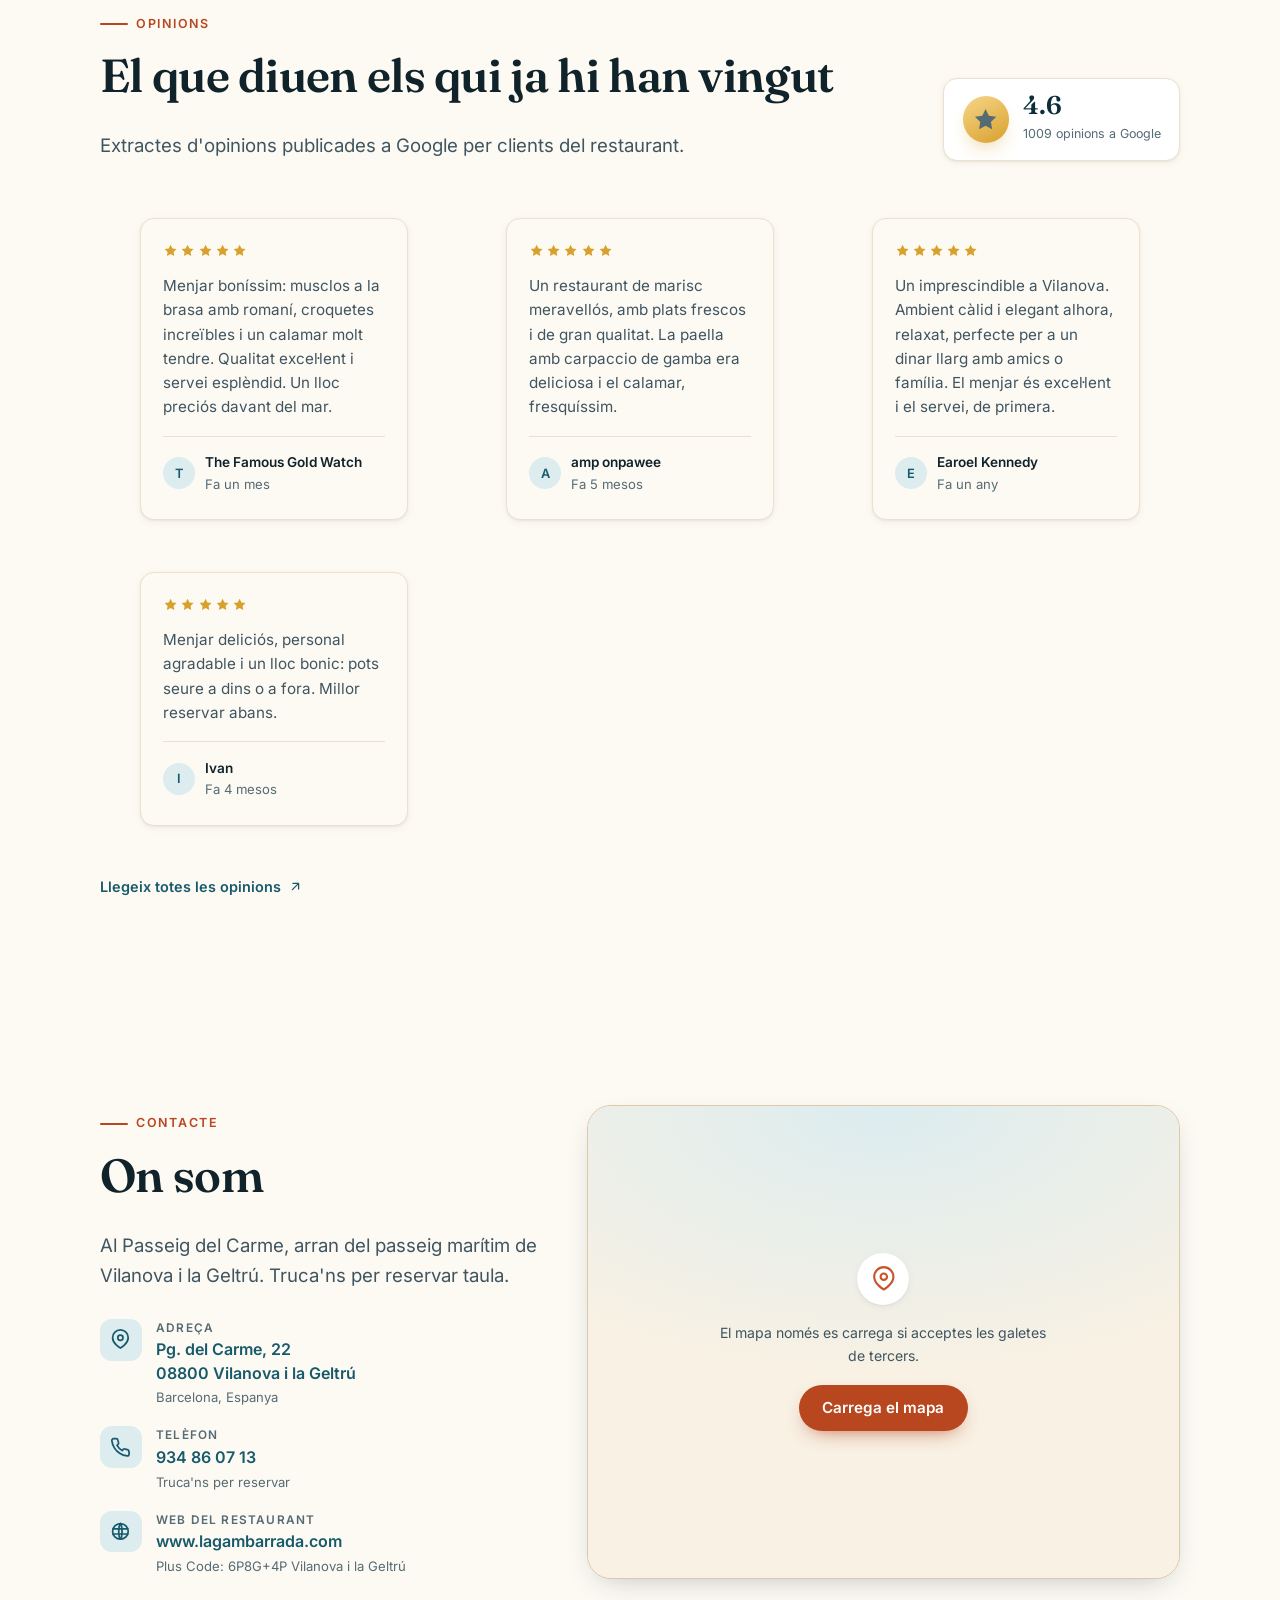
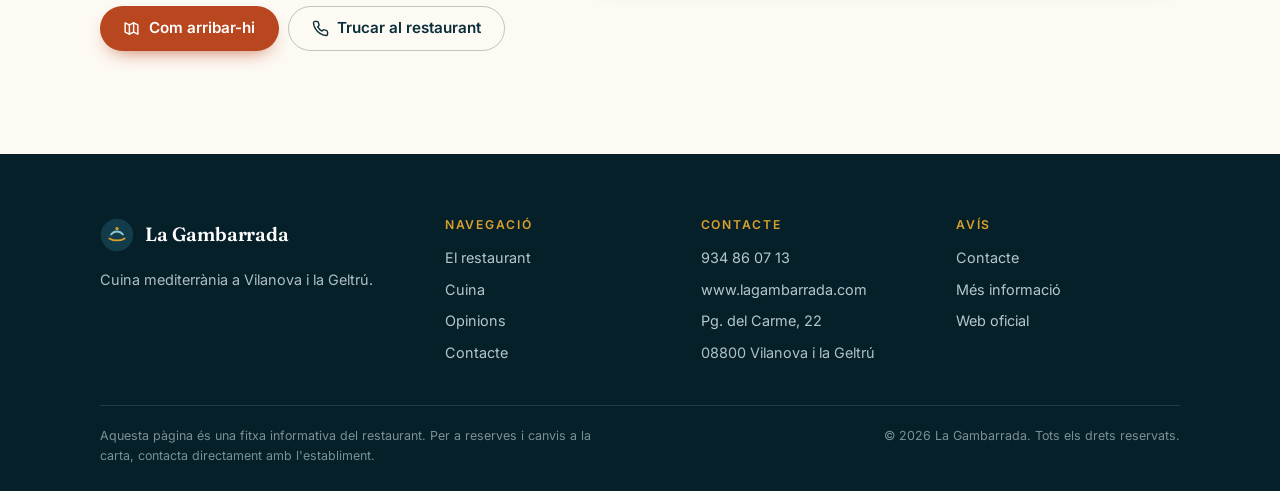
==== commit 82116690: "Offer panel: state the offer, take the decision Adds the branded offer dialog to every site: what th" ====
--- a/index.html
+++ b/index.html
@@ -94,6 +94,8 @@
 </script>
 <link rel="stylesheet" href="./assets/css/header-tools.css">
 <link rel="stylesheet" href="./assets/css/styles.css">
+<link rel="stylesheet" href="./assets/css/offer-panel.css">
+
 <script type="application/ld+json">
 {
   "@context": "https://schema.org",
@@ -633,6 +635,10 @@
 
 <script src="./assets/js/components.js" defer></script>
 <script src="./assets/js/main.js" defer></script>
+
+<script type="application/json" id="sm-offer-config">{"offerEnds":"2027-02-25","offerEndsLabel":"25 de febrer del 2027","buyUrl":"","offerEmail":"","phoneE164":"+34934860713","copy":{"kicker":"Aquesta web encara no és teva","title":"Ja és feta. Només falta que sigui teva.","lead":"Aquest lloc ja està en línia i funcionant. L'hem fet per al teu negoci sense que hagis hagut de fer res; el mantenim en línia tres mesos perquè el vegis amb calma.","features":["Tres idiomes","Fet per al mòbil","Preparat per a Google i per als assistents d'IA","Opinions reals"],"priceYear":"120 € l'any + IVA","priceMonth":"10 € al mes","priceNote":"L'únic que has de fer és pagar. La resta ja està feta.","until":"En línia fins al","days":"Queden {n} dies","cta":"Vull la web","buy":"Vull la web","buyPhone":"Truca i queda-te-la","contact":"Parla amb nosaltres","call":"Truca'ns","close":"Tanca","pill":"Aquesta web encara no és teva","foot":"Si no la vols, la retirem quan acabi el període. Sense compromís."}}</script>
+<script src="./assets/js/offer-panel.js" defer></script>
+
 <script src="./assets/js/header-tools.js" defer></script>
 </body>
 </html>
--- a/assets/css/offer-panel.css
+++ b/assets/css/offer-panel.css
@@ -0,0 +1,313 @@
+/* ==========================================================================
+   Offer panel — the conversion surface for a site that is live but unbought.
+   Repo: yourdataweb/site-components
+   Vendored into each site at assets/css/offer-panel.css and pinned by
+   src/components.lock.
+
+   Colour strategy, and why:
+   - The site's own accent stays on the site. The panel uses a single high-contrast
+     action colour for the primary CTA and nothing else, so the eye has exactly one
+     place to go. Two competing accents is the most common reason a dialog gets read
+     and not acted on.
+   - The primary CTA is the only element on the panel with a filled background. The
+     secondary is a quiet outline: it must be findable, not tempting.
+   - Urgency is carried by a warm red *only* on the deadline line, never on the CTA.
+     A red button reads as error; a red date reads as a deadline.
+
+   The panel is an overlay, never the page: it can be closed and the site content is
+   untouched underneath.
+   ========================================================================== */
+
+html.sm-offer-open,
+html.sm-offer-open body {
+  overflow: hidden;
+}
+
+/* The cookie notice is a legal surface and must stay reachable while the panel is
+   open: a visitor cannot be asked to accept or decline tracking behind a modal. It
+   is raised above the backdrop and the panel never covers its bottom edge. */
+html.sm-offer-open #cookiebar,
+html.sm-offer-open .cookiebar,
+html.sm-offer-open #cookie-banner {
+  z-index: 300;
+}
+
+.sm-offer {
+  --offer-ink: #16181d;
+  --offer-ink-soft: #4a5058;
+  --offer-muted: #6b7280;
+  --offer-paper: #ffffff;
+  --offer-line: #e6e3dd;
+  --offer-action: #0f6b4f;      /* one action colour, WCAG AA on white at 5.9:1 */
+  --offer-action-hover: #0b5440;
+  --offer-urgent: #b4321f;      /* deadline only */
+
+  position: fixed;
+  inset: 0;
+  z-index: 200;
+  display: flex;
+  align-items: center;
+  justify-content: center;
+  padding: 1rem;
+  font-family: Inter, -apple-system, BlinkMacSystemFont, "Segoe UI", Roboto, sans-serif;
+  -webkit-font-smoothing: antialiased;
+}
+
+.sm-offer__backdrop {
+  position: absolute;
+  inset: 0;
+  background: rgba(16, 18, 22, .58);
+  backdrop-filter: blur(3px);
+}
+
+.sm-offer__panel {
+  position: relative;
+  width: min(100%, 30rem);
+  max-height: calc(100vh - 2rem);
+  overflow-y: auto;
+  background: var(--offer-paper);
+  color: var(--offer-ink);
+  border-radius: 16px;
+  padding: 2rem 2rem 1.5rem;
+  box-shadow: 0 30px 80px -32px rgba(0, 0, 0, .55), 0 2px 8px rgba(0, 0, 0, .10);
+  animation: sm-offer-in .28s cubic-bezier(.22, 1, .36, 1);
+}
+
+@keyframes sm-offer-in {
+  from { opacity: 0; transform: translateY(12px) scale(.985); }
+  to   { opacity: 1; transform: none; }
+}
+@media (prefers-reduced-motion: reduce) {
+  .sm-offer__panel { animation: none; }
+}
+
+/* Close: top-right, 44px hit area, muted but not hidden. */
+.sm-offer__close {
+  position: absolute;
+  top: .6rem;
+  right: .6rem;
+  width: 44px;
+  height: 44px;
+  display: inline-flex;
+  align-items: center;
+  justify-content: center;
+  border: 0;
+  border-radius: 10px;
+  background: transparent;
+  color: var(--offer-muted);
+  cursor: pointer;
+}
+.sm-offer__close:hover { background: #f3f1ed; color: var(--offer-ink); }
+.sm-offer__close:focus-visible { outline: 3px solid var(--offer-action); outline-offset: 2px; }
+
+.sm-offer__kicker {
+  margin: 0 0 .55rem;
+  font-size: .7rem;
+  font-weight: 700;
+  letter-spacing: .14em;
+  text-transform: uppercase;
+  color: var(--offer-action);
+}
+
+.sm-offer__title {
+  margin: 0 0 .6rem;
+  font-family: Fraunces, Georgia, serif;
+  font-size: 1.6rem;
+  line-height: 1.15;
+  letter-spacing: -.015em;
+  color: var(--offer-ink);
+  padding-right: 2rem;
+}
+
+.sm-offer__lead {
+  margin: 0 0 1.1rem;
+  font-size: .95rem;
+  line-height: 1.55;
+  color: var(--offer-ink-soft);
+}
+
+/* Feature list: scannable, checkmarks, no icons fighting for attention. */
+.sm-offer__features {
+  margin: 0 0 1.25rem;
+  padding: 0;
+  list-style: none;
+  display: grid;
+  gap: .45rem;
+}
+.sm-offer__feature {
+  position: relative;
+  padding-left: 1.55rem;
+  font-size: .9rem;
+  line-height: 1.45;
+  color: var(--offer-ink-soft);
+}
+.sm-offer__feature::before {
+  content: "";
+  position: absolute;
+  left: 0;
+  top: .28rem;
+  width: 1rem;
+  height: 1rem;
+  border-radius: 50%;
+  background: #e7f2ed;
+}
+.sm-offer__feature::after {
+  content: "";
+  position: absolute;
+  left: .29rem;
+  top: .47rem;
+  width: .42rem;
+  height: .24rem;
+  border-left: 2px solid var(--offer-action);
+  border-bottom: 2px solid var(--offer-action);
+  transform: rotate(-45deg);
+}
+
+/* Price: the yearly figure and its monthly equivalent bound by an equals sign, so
+   they cannot be read as two separate charges. */
+.sm-offer__price {
+  display: flex;
+  align-items: baseline;
+  flex-wrap: wrap;
+  gap: .5rem;
+  padding: 1rem 0 .2rem;
+  border-top: 1px solid var(--offer-line);
+}
+.sm-offer__price-year {
+  font-size: 1.5rem;
+  font-weight: 700;
+  letter-spacing: -.02em;
+  color: var(--offer-ink);
+}
+.sm-offer__price-eq {
+  font-size: 1.05rem;
+  font-weight: 700;
+  color: var(--offer-muted);
+}
+.sm-offer__price-month {
+  font-size: 1.15rem;
+  font-weight: 600;
+  color: var(--offer-ink-soft);
+}
+.sm-offer__price-note {
+  margin: .1rem 0 0;
+  font-size: .85rem;
+  color: var(--offer-muted);
+}
+
+/* Deadline: warm red, the only place colour is allowed to alarm. */
+.sm-offer__meta {
+  display: flex;
+  align-items: flex-start;
+  gap: .5rem;
+  margin: 1rem 0 0;
+  padding: .7rem .85rem;
+  background: #f7f5f2;
+  border-radius: 9px;
+  font-size: .88rem;
+  line-height: 1.4;
+  color: var(--offer-ink-soft);
+}
+.sm-offer__meta svg { flex: none; margin-top: .1rem; color: var(--offer-muted); }
+.sm-offer__meta.is-urgent { background: #fdf1ee; color: #6d2318; }
+.sm-offer__meta.is-urgent svg { color: var(--offer-urgent); }
+.sm-offer__meta strong { color: inherit; }
+.sm-offer__days { display: block; font-weight: 600; color: var(--offer-urgent); margin-top: .15rem; }
+
+/* Actions: one filled, one outline. */
+.sm-offer__actions {
+  display: grid;
+  gap: .6rem;
+  margin-top: 1.4rem;
+}
+.sm-offer__cta {
+  display: inline-flex;
+  align-items: center;
+  justify-content: center;
+  min-height: 52px;
+  padding: .9rem 1.25rem;
+  border-radius: 10px;
+  background: var(--offer-action);
+  color: #fff;
+  font-size: 1rem;
+  font-weight: 700;
+  text-decoration: none;
+  transition: background-color .15s ease;
+}
+.sm-offer__cta:hover { background: var(--offer-action-hover); }
+.sm-offer__cta:focus-visible { outline: 3px solid var(--offer-action); outline-offset: 3px; }
+
+.sm-offer__secondary {
+  display: inline-flex;
+  align-items: center;
+  justify-content: center;
+  min-height: 46px;
+  padding: .7rem 1.25rem;
+  border: 1px solid var(--offer-line);
+  border-radius: 10px;
+  color: var(--offer-ink);
+  font-size: .93rem;
+  font-weight: 600;
+  text-decoration: none;
+}
+.sm-offer__secondary:hover { background: #f7f5f2; }
+.sm-offer__secondary:focus-visible { outline: 3px solid var(--offer-action); outline-offset: 3px; }
+
+.sm-offer__foot {
+  margin: .9rem 0 0;
+  font-size: .78rem;
+  line-height: 1.45;
+  color: var(--offer-muted);
+  text-align: center;
+}
+
+/* ---------------------------------------------------------------- mobile
+   Full-height sheet on a phone: the desktop dialog wastes the space it has and
+   pushes the CTA below the fold once the feature list wraps. */
+@media (max-width: 560px) {
+  .sm-offer { padding: 0; align-items: flex-end; }
+  .sm-offer__panel {
+    width: 100%;
+    max-height: 92vh;
+    border-radius: 18px 18px 0 0;
+    padding: 1.6rem 1.25rem 1.25rem;
+    animation: sm-offer-up .3s cubic-bezier(.22, 1, .36, 1);
+  }
+  @keyframes sm-offer-up {
+    from { opacity: 0; transform: translateY(24px); }
+    to   { opacity: 1; transform: none; }
+  }
+  .sm-offer__title { font-size: 1.35rem; }
+  .sm-offer__price-year { font-size: 1.3rem; }
+}
+
+/* ---------------------------------------------------------------- pill
+   After closing: small, low-contrast, bottom-left, out of the thumb's path. */
+/* `body >` is deliberate: a site stylesheet can define a generic `.sm-offer-pill`
+   or reset `position` on buttons, and the last-loaded rule wins. Anchoring the
+   selector keeps the pill fixed to the viewport instead of landing in normal flow
+   at the bottom of the document, where it is unclickable. */
+body > .sm-offer-pill {
+  position: fixed !important;
+  left: 1rem;
+  bottom: 1rem;
+  z-index: 190;
+  display: inline-flex;
+  align-items: center;
+  gap: .45rem;
+  max-width: calc(100vw - 2rem);
+  padding: .6rem .9rem;
+  border: 1px solid #ddd8cf;
+  border-radius: 999px;
+  background: rgba(255, 255, 255, .96);
+  color: #16181d;
+  font-family: Inter, -apple-system, BlinkMacSystemFont, "Segoe UI", Roboto, sans-serif;
+  font-size: .82rem;
+  font-weight: 600;
+  line-height: 1.2;
+  cursor: pointer;
+  box-shadow: 0 6px 20px -10px rgba(0, 0, 0, .35);
+}
+.sm-offer-pill:hover { background: #fff; }
+.sm-offer-pill:focus-visible { outline: 3px solid #0f6b4f; outline-offset: 2px; }
+.sm-offer-pill svg { flex: none; color: #0f6b4f; }
